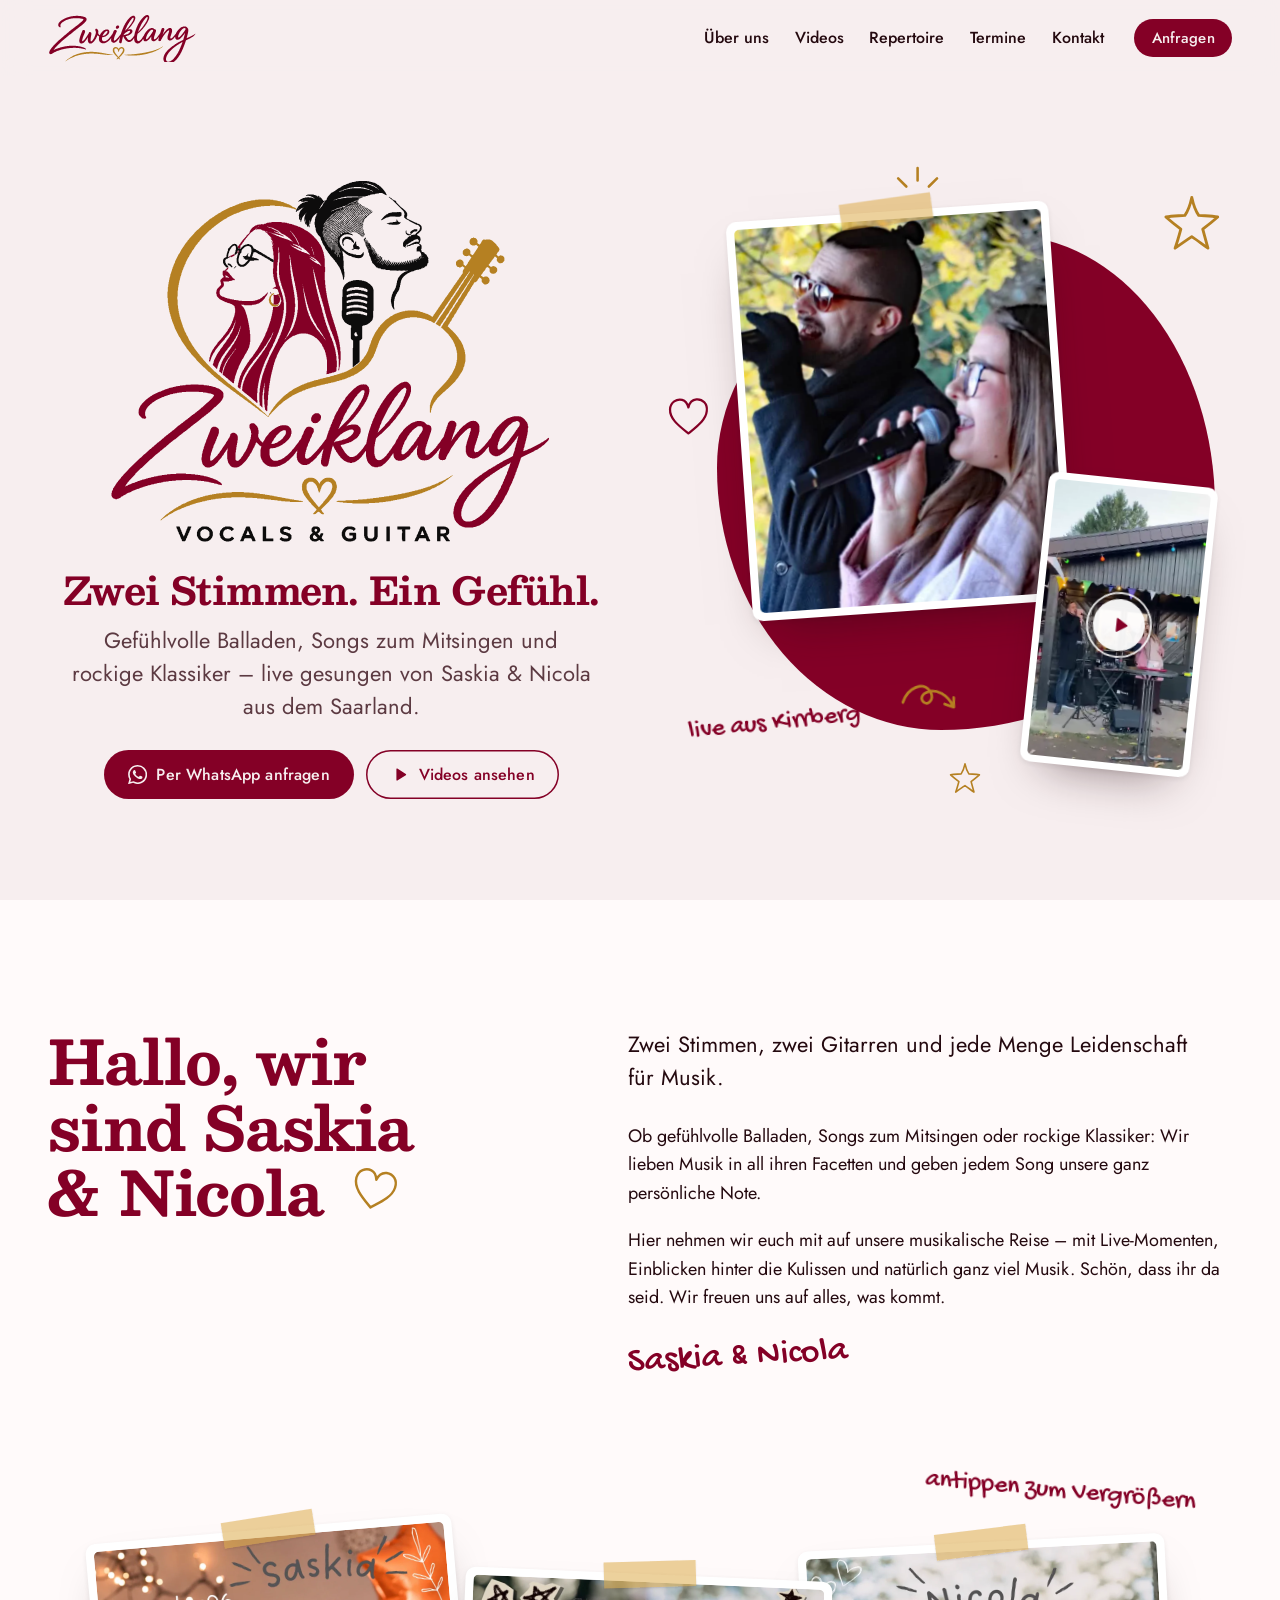
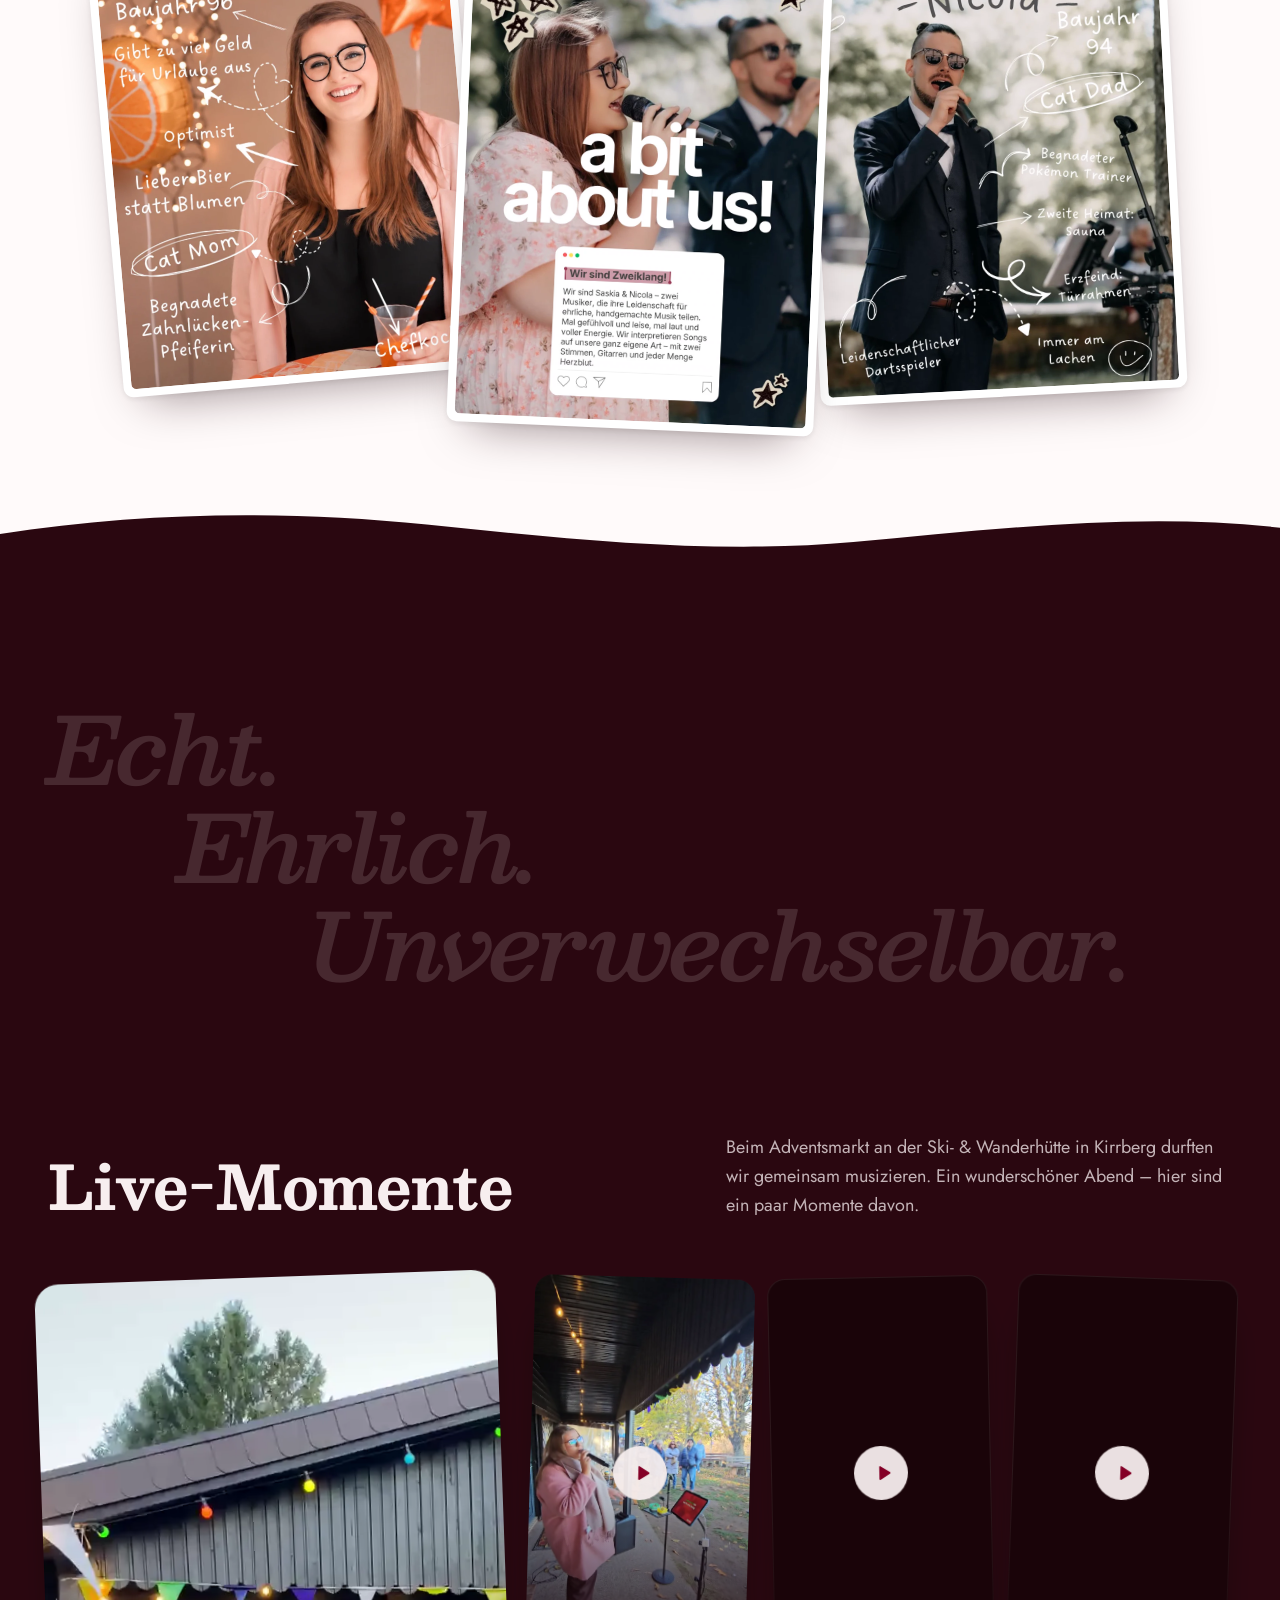
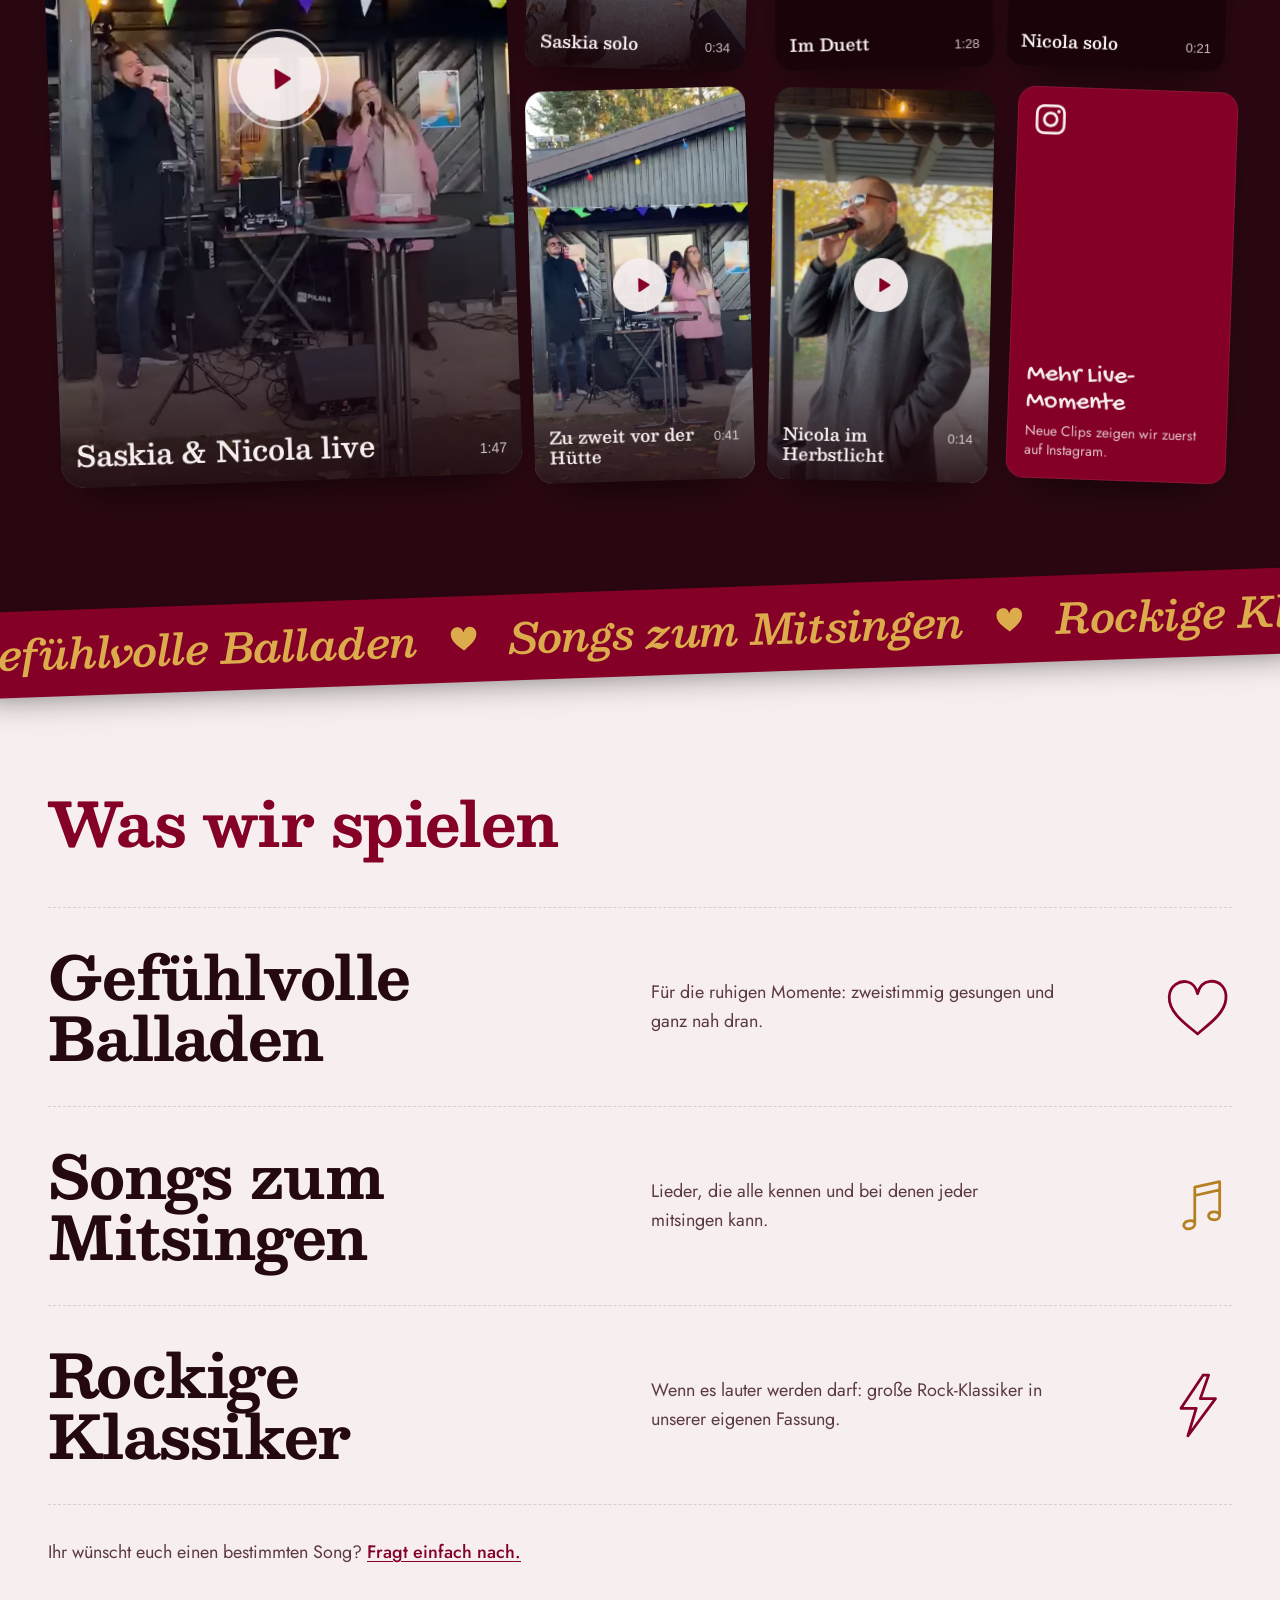
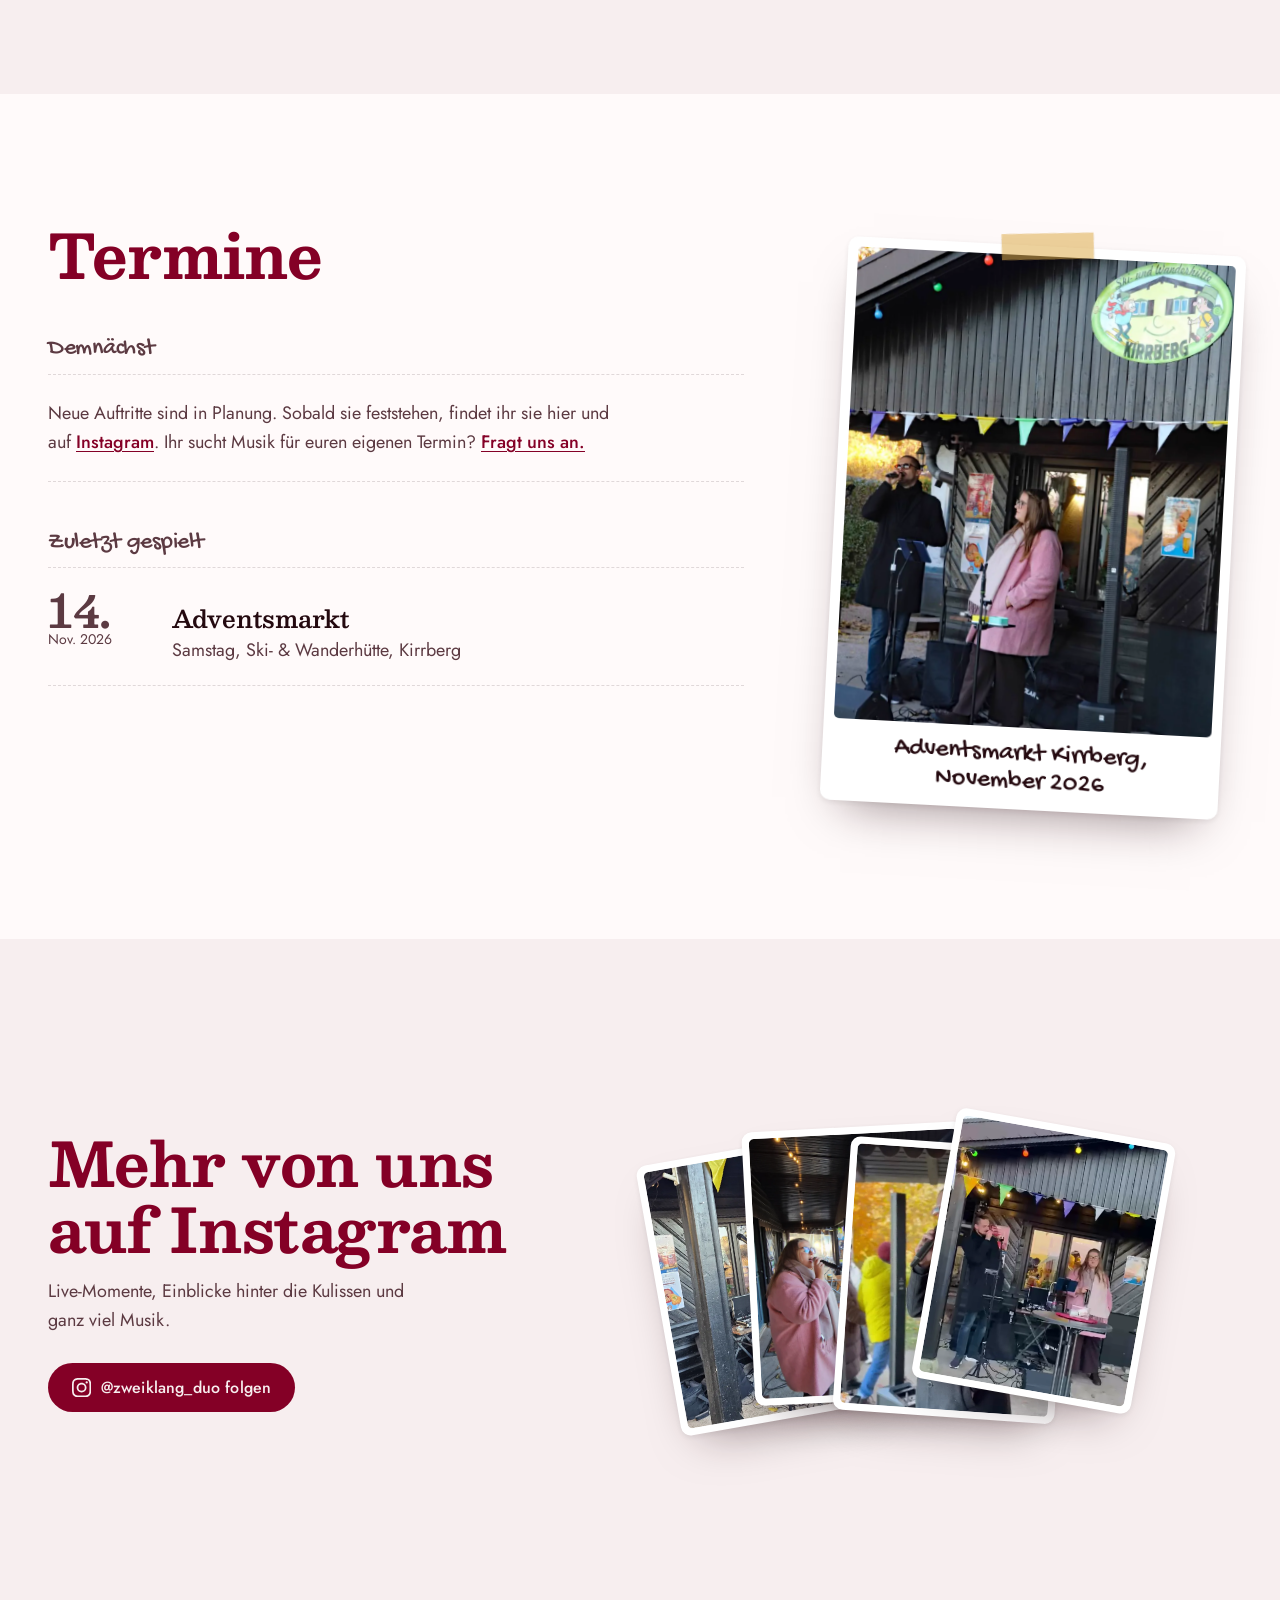
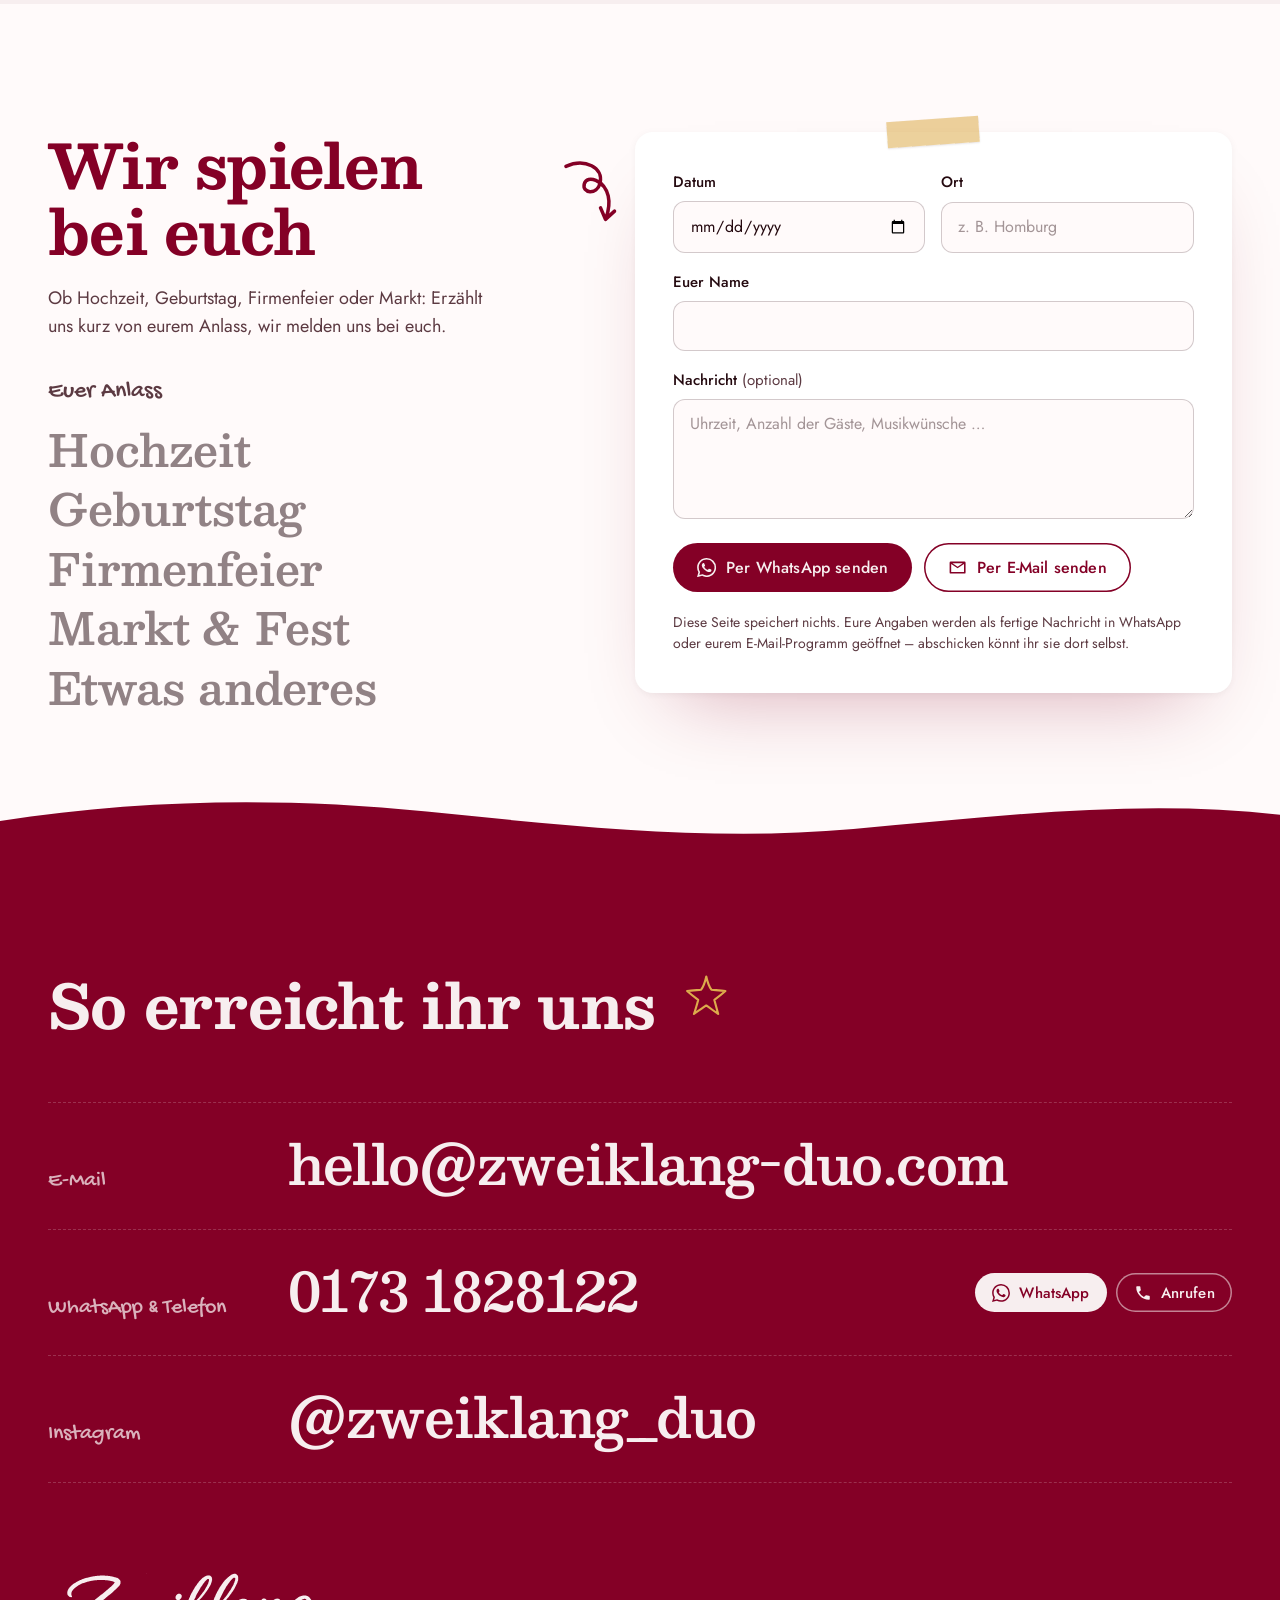
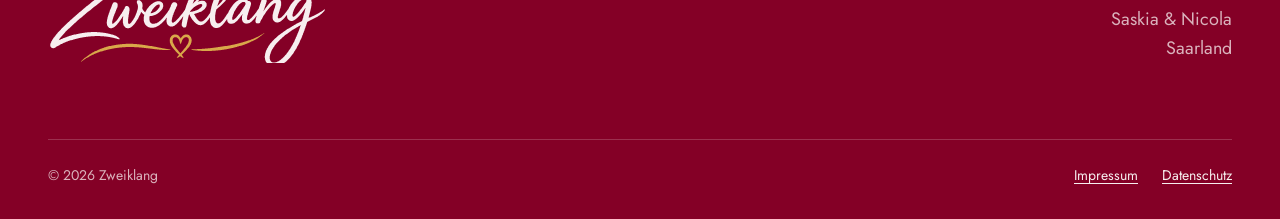
==== index.html @ e2bbd342 "Erste Version der Zweiklang-Homepage Startseite mit animiertem Logo, Steckbriefen, Live-Videos, Repe" ====
<!doctype html>
<html lang="de">
<head>
  <meta charset="utf-8">
  <meta name="viewport" content="width=device-width, initial-scale=1">
  <title>Zweiklang – Saskia &amp; Nicola, Duo aus dem Saarland</title>
  <meta name="description" content="Zweiklang sind Saskia &amp; Nicola: zwei Stimmen, zwei Gitarren, ein Duo aus dem Saarland. Gefühlvolle Balladen, Songs zum Mitsingen und rockige Klassiker – für Hochzeit, Geburtstag, Firmenfeier und Fest.">
  <meta name="theme-color" content="#f7eeef">
  <link rel="icon" href="assets/img/favicon.svg" type="image/svg+xml">
  <link rel="preload" href="assets/fonts/besley-normal.woff2" as="font" type="font/woff2" crossorigin>
  <link rel="preload" href="assets/fonts/jost-normal.woff2" as="font" type="font/woff2" crossorigin>
  <link rel="preload" href="assets/img/logo-animiert.svg" as="image" type="image/svg+xml">
  <link rel="stylesheet" href="assets/css/style.css">

  <meta property="og:type" content="website">
  <meta property="og:locale" content="de_DE">
  <meta property="og:site_name" content="Zweiklang">
  <meta property="og:title" content="Zweiklang – Zwei Stimmen. Ein Gefühl.">
  <meta property="og:description" content="Saskia &amp; Nicola, Duo aus dem Saarland: Balladen, Songs zum Mitsingen und rockige Klassiker.">
  <meta property="og:image" content="https://kniest94.github.io/zweiklang/assets/img/hero-duo.jpg">
  <meta name="twitter:card" content="summary_large_image">

  <script type="application/ld+json">
  {
    "@context": "https://schema.org",
    "@type": "MusicGroup",
    "name": "Zweiklang",
    "description": "Duo aus dem Saarland: zwei Stimmen, zwei Gitarren. Balladen, Songs zum Mitsingen und rockige Klassiker.",
    "member": [{ "@type": "Person", "name": "Saskia" }, { "@type": "Person", "name": "Nicola" }],
    "email": "hello@zweiklang-duo.com",
    "telephone": "+49 173 1828122",
    "areaServed": "Saarland",
    "sameAs": ["https://www.instagram.com/zweiklang_duo/"]
  }
  </script>
  <script>
    // Bewegung nur, wenn JavaScript läuft und niemand reduzierte Bewegung eingestellt hat
    if (!window.matchMedia('(prefers-reduced-motion: reduce)').matches) document.documentElement.classList.add('bewegung');
  </script>
  <script src="assets/js/inhalte.js" defer></script>
  <script src="assets/js/main.js" defer></script>
</head>
<body>
  <a class="sprung" href="#inhalt">Zum Inhalt springen</a>

  <!-- Icons und handgezeichnete Kritzel (im Stil der Instagram-Steckbriefe) -->
  <svg class="sprite" aria-hidden="true" focusable="false">
    <symbol id="i-play" viewBox="0 0 24 24"><path d="M8 5.2v13.6a.8.8 0 0 0 1.2.7l10.6-6.8a.8.8 0 0 0 0-1.4L9.2 4.5A.8.8 0 0 0 8 5.2Z"/></symbol>
    <symbol id="i-mail" viewBox="0 0 24 24"><path d="M3.5 4.5h17A1.5 1.5 0 0 1 22 6v12a1.5 1.5 0 0 1-1.5 1.5h-17A1.5 1.5 0 0 1 2 18V6a1.5 1.5 0 0 1 1.5-1.5Zm.5 3v10h16v-10l-8 5.4-8-5.4Zm1.6-1L12 10.8l6.4-4.3H5.6Z"/></symbol>
    <symbol id="i-telefon" viewBox="0 0 24 24"><path d="M6.6 10.8a15.1 15.1 0 0 0 6.6 6.6l2.2-2.2a1 1 0 0 1 1-.25c1.1.37 2.3.57 3.6.57a1 1 0 0 1 1 1V20a1 1 0 0 1-1 1A17 17 0 0 1 3 4a1 1 0 0 1 1-1h3.5a1 1 0 0 1 1 1c0 1.25.2 2.45.57 3.57a1 1 0 0 1-.25 1L6.6 10.8Z"/></symbol>
    <symbol id="i-zu" viewBox="0 0 24 24"><path d="M6.4 5 12 10.6 17.6 5 19 6.4 13.4 12l5.6 5.6-1.4 1.4-5.6-5.6L6.4 19 5 17.6l5.6-5.6L5 6.4Z"/></symbol>
    <symbol id="i-whatsapp" viewBox="0 0 24 24"><path d="M17.472 14.382c-.297-.149-1.758-.867-2.03-.967-.273-.099-.471-.148-.67.15-.197.297-.767.966-.94 1.164-.173.199-.347.223-.644.075-.297-.15-1.255-.463-2.39-1.475-.883-.788-1.48-1.761-1.653-2.059-.173-.297-.018-.458.13-.606.134-.133.298-.347.446-.52.149-.174.198-.298.298-.497.099-.198.05-.371-.025-.52-.075-.149-.669-1.612-.916-2.207-.242-.579-.487-.5-.669-.51-.173-.008-.371-.01-.57-.01-.198 0-.52.074-.792.372-.272.297-1.04 1.016-1.04 2.479 0 1.462 1.065 2.875 1.213 3.074.149.198 2.096 3.2 5.077 4.487.709.306 1.262.489 1.694.625.712.227 1.36.195 1.871.118.571-.085 1.758-.719 2.006-1.413.248-.694.248-1.289.173-1.413-.074-.124-.272-.198-.57-.347m-5.421 7.403h-.004a9.87 9.87 0 01-5.031-1.378l-.361-.214-3.741.982.998-3.648-.235-.374a9.86 9.86 0 01-1.51-5.26c.001-5.45 4.436-9.884 9.888-9.884 2.64 0 5.122 1.03 6.988 2.898a9.825 9.825 0 012.893 6.994c-.003 5.45-4.437 9.884-9.885 9.884m8.413-18.297A11.815 11.815 0 0012.05 0C5.495 0 .16 5.335.157 11.892c0 2.096.547 4.142 1.588 5.945L.057 24l6.305-1.654a11.882 11.882 0 005.683 1.448h.005c6.554 0 11.89-5.335 11.893-11.893a11.821 11.821 0 00-3.48-8.413Z"/></symbol>
    <symbol id="i-instagram" viewBox="0 0 24 24"><path d="M7.0301.084c-1.2768.0602-2.1487.264-2.911.5634-.7888.3075-1.4575.72-2.1228 1.3877-.6652.6677-1.075 1.3368-1.3802 2.127-.2954.7638-.4956 1.6365-.552 2.914-.0564 1.2775-.0689 1.6882-.0626 4.947.0062 3.2586.0206 3.6671.0825 4.9473.061 1.2765.264 2.1482.5635 2.9107.308.7889.72 1.4573 1.388 2.1228.6679.6655 1.3365 1.0743 2.1285 1.38.7632.295 1.6361.4961 2.9134.552 1.2773.056 1.6884.069 4.9462.0627 3.2578-.0062 3.668-.0207 4.9478-.0814 1.28-.0607 2.147-.2652 2.9098-.5633.7889-.3086 1.4578-.72 2.1228-1.3881.665-.6682 1.0745-1.3378 1.3795-2.1284.2957-.7632.4966-1.636.552-2.9124.056-1.2809.0692-1.6898.063-4.948-.0063-3.2583-.021-3.6668-.0817-4.9465-.0607-1.2797-.264-2.1487-.5633-2.9117-.3084-.7889-.72-1.4568-1.3876-2.1228C21.2982 1.33 20.628.9208 19.8378.6165 19.074.321 18.2017.1197 16.9244.0645 15.6471.0093 15.236-.005 11.977.0014 8.718.0076 8.31.0215 7.0301.0839m.1402 21.6932c-1.17-.0509-1.8053-.2453-2.2287-.408-.5606-.216-.96-.4771-1.3819-.895-.422-.4178-.6811-.8186-.9-1.378-.1644-.4234-.3624-1.058-.4171-2.228-.0595-1.2645-.072-1.6442-.079-4.848-.007-3.2037.0053-3.583.0607-4.848.05-1.169.2456-1.805.408-2.2282.216-.5613.4762-.96.895-1.3816.4188-.4217.8184-.6814 1.3783-.9003.423-.1651 1.0575-.3614 2.227-.4171 1.2655-.06 1.6447-.072 4.848-.079 3.2033-.007 3.5835.005 4.8495.0608 1.169.0508 1.8053.2445 2.228.408.5608.216.96.4754 1.3816.895.4217.4194.6816.8176.9005 1.3787.1653.4217.3617 1.056.4169 2.2263.0602 1.2655.0739 1.645.0796 4.848.0058 3.203-.0055 3.5834-.061 4.848-.051 1.17-.245 1.8055-.408 2.2294-.216.5604-.4763.96-.8954 1.3814-.419.4215-.8181.6811-1.3783.9-.4224.1649-1.0577.3617-2.2262.4174-1.2656.0595-1.6448.072-4.8493.079-3.2045.007-3.5825-.006-4.848-.0608M16.953 5.5864A1.44 1.44 0 1 0 18.39 4.144a1.44 1.44 0 0 0-1.437 1.4424M5.8385 12.012c.0067 3.4032 2.7706 6.1557 6.173 6.1493 3.4026-.0065 6.157-2.7701 6.1506-6.1733-.0065-3.4032-2.771-6.1565-6.174-6.1498-3.403.0067-6.156 2.771-6.1496 6.1738M8 12.0077a4 4 0 1 1 4.008 3.9921A3.9996 3.9996 0 0 1 8 12.0077"/></symbol>

    <symbol id="k-stern" viewBox="0 0 100 100"><path pathLength="1" d="M50 6C53 20 57 30 62 37C73 38 84 38 95 40C86 48 77 55 69 61C72 72 75 83 78 94C68 87 59 80 50 74C41 80 31 87 21 94C25 83 28 72 31 61C23 55 14 48 5 40C16 38 27 38 38 37C43 30 47 20 50 6Z"/></symbol>
    <symbol id="k-herz" viewBox="0 0 100 100"><path pathLength="1" d="M50 88C30 72 8 56 9 34C10 18 24 10 36 13C44 15 48 22 50 30C52 21 58 13 68 12C82 11 93 22 91 38C89 58 68 73 50 88Z"/></symbol>
    <symbol id="k-pfeil" viewBox="0 0 100 100"><path pathLength="1" d="M8 30C28 8 58 10 62 32C65 50 44 56 42 42C40 28 66 26 80 44C86 52 89 62 90 74M77 64L90 76L97 60"/></symbol>
    <symbol id="k-strahlen" viewBox="0 0 100 100"><path pathLength="1" d="M28 44L12 28M50 32L50 8M72 44L88 28"/></symbol>
    <symbol id="k-kreis" viewBox="0 0 100 100"><path pathLength="1" d="M62 10C30 6 5 22 5 48C5 75 34 92 60 89C86 86 97 64 93 42C89 22 66 9 38 14"/></symbol>
    <symbol id="k-welle" viewBox="0 0 200 30"><path pathLength="1" d="M4 18C24 4 40 30 60 16S96 4 116 16S152 30 172 14S192 10 196 12"/></symbol>
    <symbol id="k-noten" viewBox="0 0 100 100"><path pathLength="1" d="M30 78C30 70 44 68 46 74C48 82 32 86 30 78ZM46 74L46 22L82 14L82 64M82 64C82 56 68 56 66 62C64 70 80 72 82 64ZM46 34L82 26"/></symbol>
    <symbol id="k-blitz" viewBox="0 0 100 100"><path pathLength="1" d="M58 6L26 54L48 54L36 94L76 40L54 40L66 6Z"/></symbol>
  </svg>

  <header class="kopf" data-kopf>
    <div class="kopf__innen">
      <a class="kopf__marke" href="#top" aria-label="Zweiklang – zum Seitenanfang">
        <img src="assets/img/wortmarke-wein.svg" alt="" width="149" height="48">
      </a>
      <nav class="kopf__nav" id="hauptnavigation" aria-label="Hauptnavigation">
        <ul>
          <li><a href="#ueber-uns">Über uns</a></li>
          <li><a href="#videos">Videos</a></li>
          <li><a href="#repertoire">Repertoire</a></li>
          <li><a href="#termine">Termine</a></li>
          <li><a href="#kontakt">Kontakt</a></li>
          <li class="kopf__nav-cta"><a class="btn btn--wein" href="#anfragen">Anfragen</a></li>
        </ul>
      </nav>
      <a class="btn btn--klein btn--wein kopf__cta" href="#anfragen">Anfragen</a>
      <button class="kopf__menu" type="button" aria-expanded="false" aria-controls="hauptnavigation">
        <span class="kopf__menu-striche" aria-hidden="true"></span>
        <span class="kopf__menu-text">Menü</span>
      </button>
    </div>
  </header>

  <main id="inhalt">

    <!-- Aufmacher: Logo im Original, daneben Fotos wie Abzüge -->
    <section class="hero" id="top" aria-labelledby="hero-titel" data-hero>
      <div class="container hero__raster">
        <div class="hero__text">
          <h1 class="hero__logo" id="hero-titel">
            <img src="assets/img/logo-animiert.svg" width="1190" height="980" alt="Zweiklang – Vocals &amp; Guitar">
          </h1>
          <p class="hero__slogan">Zwei Stimmen. Ein Gefühl.</p>
          <p class="hero__lead">Gefühlvolle Balladen, Songs zum Mitsingen und rockige Klassiker – live gesungen von Saskia &amp; Nicola aus dem Saarland.</p>
          <div class="hero__aktionen">
            <a class="btn btn--wein" href="https://wa.me/491731828122?text=Hallo%20Saskia%20%26%20Nicola%2C%20wir%20m%C3%B6chten%20euch%20gern%20f%C3%BCr%20eine%20Veranstaltung%20anfragen." target="_blank" rel="noopener">
              <svg class="icon" aria-hidden="true"><use href="#i-whatsapp"/></svg>Per WhatsApp anfragen
            </a>
            <a class="btn btn--rand-wein" href="#videos">
              <svg class="icon" aria-hidden="true"><use href="#i-play"/></svg>Videos ansehen
            </a>
          </div>
        </div>

        <div class="hero__buehne">
          <div class="hero__fleck parallax" style="--tiefe: .35" aria-hidden="true"></div>
          <figure class="print print--band hero__foto parallax" style="--dreh: -4deg; --tiefe: .7">
            <img src="assets/img/hero-duo.webp" width="640" height="800" fetchpriority="high"
                 alt="Nicola und Saskia singen gemeinsam in ihre Mikrofone, hinter ihnen goldgelbes Herbstlaub">
          </figure>
          <button class="print hero__clip parallax" type="button" style="--dreh: 6deg; --tiefe: 1.3"
                  data-video="assets/video/duo-kirrberg-1.mp4" data-titel="Saskia &amp; Nicola live"
                  aria-label="Video abspielen: Saskia und Nicola live in Kirrberg, 1:47 Minuten">
            <video src="assets/video/hero-loop.mp4" poster="assets/video/hero-loop.webp" muted loop playsinline autoplay preload="metadata" aria-hidden="true"></video>
            <span class="hero__clip-play" aria-hidden="true"><svg class="icon"><use href="#i-play"/></svg></span>
          </button>
          <p class="handnotiz hero__notiz parallax" style="--tiefe: 1.6" aria-hidden="true">
            live aus Kirrberg
            <svg class="kritzel hero__notiz-pfeil" data-zeichnen><use href="#k-pfeil"/></svg>
          </p>
          <svg class="kritzel kritzel--gold hero__k1 parallax schwebt" style="--tiefe: 2" data-zeichnen aria-hidden="true"><use href="#k-stern"/></svg>
          <svg class="kritzel kritzel--wein hero__k2 parallax schwebt" style="--tiefe: 1.8" data-zeichnen aria-hidden="true"><use href="#k-herz"/></svg>
          <svg class="kritzel kritzel--gold hero__k3 parallax" style="--tiefe: 1.2" data-zeichnen aria-hidden="true"><use href="#k-strahlen"/></svg>
          <svg class="kritzel kritzel--gold hero__k4 parallax schwebt" style="--tiefe: 2.4" data-zeichnen aria-hidden="true"><use href="#k-stern"/></svg>
        </div>
      </div>
    </section>

    <!-- Über uns + Steckbriefe -->
    <section class="ueber abschnitt" id="ueber-uns" aria-labelledby="ueber-titel">
      <div class="container ueber__raster">
        <h2 id="ueber-titel" data-auftritt>
          Hallo, wir sind Saskia &amp; Nicola
          <svg class="kritzel kritzel--gold ueber__herz" data-zeichnen aria-hidden="true"><use href="#k-herz"/></svg>
        </h2>
        <div class="ueber__text" data-auftritt style="--i: 1">
          <p class="lead">Zwei Stimmen, zwei Gitarren und jede Menge Leidenschaft für Musik.</p>
          <p>Ob gefühlvolle Balladen, Songs zum Mitsingen oder rockige Klassiker: Wir lieben Musik in all ihren Facetten und geben jedem Song unsere ganz persönliche Note.</p>
          <p>Hier nehmen wir euch mit auf unsere musikalische Reise – mit Live-Momenten, Einblicken hinter die Kulissen und natürlich ganz viel Musik. Schön, dass ihr da seid. Wir freuen uns auf alles, was kommt.</p>
          <p class="ueber__gruss">Saskia &amp; Nicola</p>
        </div>
      </div>
      <div class="container steckbriefe__rahmen">
        <p class="handnotiz steckbriefe__hinweis" aria-hidden="true">antippen zum Vergrößern</p>
        <ul class="steckbriefe" data-steckbriefe aria-label="Steckbriefe">
          <!-- Wird aus assets/js/inhalte.js gefüllt -->
        </ul>
      </div>
    </section>

    <!-- Motto + Videos auf dunklem Grund -->
    <section class="motto welle" aria-label="Unser Motto">
      <p class="motto__text" data-motto>
        <span class="motto__wort">Echt.<svg class="kritzel motto__kringel" viewBox="0 0 100 100" preserveAspectRatio="none" aria-hidden="true"><use href="#k-kreis"/></svg></span>
        <span class="motto__wort">Ehrlich.</span>
        <span class="motto__wort">Unverwech&shy;selbar.<svg class="kritzel motto__welle" viewBox="0 0 200 30" preserveAspectRatio="none" aria-hidden="true"><use href="#k-welle"/></svg></span>
      </p>
    </section>

    <section class="videos" id="videos" aria-labelledby="videos-titel">
      <div class="container">
        <div class="videos__kopf">
          <h2 id="videos-titel" data-auftritt>Live-Momente</h2>
          <p data-auftritt style="--i: 1">Beim Adventsmarkt an der Ski- &amp; Wanderhütte in Kirrberg durften wir gemeinsam musizieren. Ein wunderschöner Abend – hier sind ein paar Momente davon.</p>
        </div>
        <ul class="videos__raster" data-videos>
          <!-- Wird aus assets/js/inhalte.js gefüllt -->
        </ul>
        <noscript><p class="hinweis-hell">Zum Abspielen der Videos bitte JavaScript aktivieren.</p></noscript>
        <div class="hoerproben" data-hoerproben hidden>
          <h3>Hörproben</h3>
          <ul class="hoerproben__liste" data-hoerproben-liste></ul>
        </div>
      </div>
    </section>

    <!-- Laufband -->
    <div class="laufband-rahmen" aria-hidden="true">
    <div class="laufband">
      <div class="laufband__spur" data-laufband>
        <div class="laufband__teil">
          <span>Gefühlvolle Balladen</span><svg class="laufband__herz"><use href="#k-herz"/></svg>
          <span>Songs zum Mitsingen</span><svg class="laufband__herz"><use href="#k-herz"/></svg>
          <span>Rockige Klassiker</span><svg class="laufband__herz"><use href="#k-herz"/></svg>
          <span>Hochzeiten</span><svg class="laufband__herz"><use href="#k-herz"/></svg>
          <span>Geburtstage</span><svg class="laufband__herz"><use href="#k-herz"/></svg>
          <span>Firmenfeiern</span><svg class="laufband__herz"><use href="#k-herz"/></svg>
          <span>Märkte &amp; Feste</span><svg class="laufband__herz"><use href="#k-herz"/></svg>
        </div>
      </div>
    </div>
    </div>

    <!-- Repertoire -->
    <section class="repertoire abschnitt" id="repertoire" aria-labelledby="rep-titel">
      <div class="container">
        <h2 id="rep-titel" data-auftritt>Was wir spielen</h2>
        <div class="repertoire__liste" data-repertoire>
          <!-- Wird aus assets/js/inhalte.js gefüllt -->
        </div>
        <p class="repertoire__hinweis">Ihr wünscht euch einen bestimmten Song? <a href="#anfragen">Fragt einfach nach.</a></p>
      </div>
    </section>

    <!-- Termine -->
    <section class="termine abschnitt" id="termine" aria-labelledby="termine-titel">
      <div class="container termine__raster">
        <div class="termine__listen">
          <h2 id="termine-titel" data-auftritt>Termine</h2>
          <h3 class="termine__zwischen">Demnächst</h3>
          <div data-termine-kommend></div>
          <div data-termine-vergangen-box>
            <h3 class="termine__zwischen">Zuletzt gespielt</h3>
            <ol class="termine__liste termine__liste--vergangen" data-termine-vergangen></ol>
          </div>
        </div>
        <figure class="print print--polaroid print--band termine__bild" style="--dreh: 3deg" data-auftritt>
          <img src="assets/img/kirrberg-buehne.webp" width="1066" height="1600" loading="lazy"
               alt="Nicola und Saskia auf der Bühne vor der Ski- und Wanderhütte Kirrberg, über ihnen bunte Wimpel und eine Lichterkette">
          <figcaption class="handnotiz">Adventsmarkt Kirrberg, November 2026</figcaption>
        </figure>
      </div>
    </section>

    <!-- Instagram -->
    <section class="insta abschnitt" id="instagram" aria-labelledby="insta-titel">
      <div class="container insta__raster">
        <div class="insta__text" data-auftritt>
          <h2 id="insta-titel">Mehr von uns auf Instagram</h2>
          <p>Live-Momente, Einblicke hinter die Kulissen und ganz viel Musik.</p>
          <a class="btn btn--wein" href="https://www.instagram.com/zweiklang_duo/" target="_blank" rel="noopener">
            <svg class="icon" aria-hidden="true"><use href="#i-instagram"/></svg>@zweiklang_duo folgen
          </a>
        </div>
        <a class="fotostapel" href="https://www.instagram.com/zweiklang_duo/" target="_blank" rel="noopener" aria-label="Instagram-Profil @zweiklang_duo öffnen" data-auftritt style="--i: 1">
          <span class="print fotostapel__bild" style="--dreh: -10deg; --x: -62%; --y: 4%"><img src="assets/img/aufbau.webp" width="1400" height="788" loading="lazy" alt=""></span>
          <span class="print fotostapel__bild" style="--dreh: -3deg; --x: -21%; --y: -3%"><img src="assets/img/saskia.webp" width="900" height="1600" loading="lazy" alt=""></span>
          <span class="print fotostapel__bild" style="--dreh: 4deg; --x: 21%; --y: 3%"><img src="assets/img/nicola.webp" width="464" height="832" loading="lazy" alt=""></span>
          <span class="print fotostapel__bild" style="--dreh: 10deg; --x: 62%; --y: -4%"><img src="assets/img/duo-huette.webp" width="576" height="1024" loading="lazy" alt=""></span>
        </a>
      </div>
    </section>

    <!-- Anfrage -->
    <section class="anfrage abschnitt" id="anfragen" aria-labelledby="anfrage-titel">
      <div class="container">
        <form class="anfrage__form" data-anfrage novalidate>
          <div class="anfrage__links">
            <h2 id="anfrage-titel" data-auftritt>Wir spielen bei euch</h2>
            <p>Ob Hochzeit, Geburtstag, Firmenfeier oder Markt: Erzählt uns kurz von eurem Anlass, wir melden uns bei euch.</p>
            <fieldset class="anlaesse">
              <legend>Euer Anlass</legend>
              <div class="anlaesse__optionen">
                <label class="anlass"><input type="radio" name="anlass" value="Hochzeit"><span>Hochzeit<svg class="kritzel anlass__kreis" viewBox="0 0 100 100" preserveAspectRatio="none" aria-hidden="true"><use href="#k-kreis"/></svg></span></label>
                <label class="anlass"><input type="radio" name="anlass" value="Geburtstag"><span>Geburtstag<svg class="kritzel anlass__kreis" viewBox="0 0 100 100" preserveAspectRatio="none" aria-hidden="true"><use href="#k-kreis"/></svg></span></label>
                <label class="anlass"><input type="radio" name="anlass" value="Firmenfeier"><span>Firmenfeier<svg class="kritzel anlass__kreis" viewBox="0 0 100 100" preserveAspectRatio="none" aria-hidden="true"><use href="#k-kreis"/></svg></span></label>
                <label class="anlass"><input type="radio" name="anlass" value="Markt oder Fest"><span>Markt &amp; Fest<svg class="kritzel anlass__kreis" viewBox="0 0 100 100" preserveAspectRatio="none" aria-hidden="true"><use href="#k-kreis"/></svg></span></label>
                <label class="anlass"><input type="radio" name="anlass" value="Etwas anderes"><span>Etwas anderes<svg class="kritzel anlass__kreis" viewBox="0 0 100 100" preserveAspectRatio="none" aria-hidden="true"><use href="#k-kreis"/></svg></span></label>
              </div>
            </fieldset>
          </div>
          <div class="anfrage__karte print--band" data-auftritt style="--i: 1">
            <svg class="kritzel kritzel--wein anfrage__pfeil" data-zeichnen aria-hidden="true"><use href="#k-pfeil"/></svg>
            <div class="feld-reihe">
              <div class="feld">
                <label for="f-datum">Datum</label>
                <input id="f-datum" name="datum" type="date">
              </div>
              <div class="feld">
                <label for="f-ort">Ort</label>
                <input id="f-ort" name="ort" type="text" autocomplete="address-level2" placeholder="z. B. Homburg">
              </div>
            </div>
            <div class="feld">
              <label for="f-name">Euer Name</label>
              <input id="f-name" name="name" type="text" autocomplete="name">
            </div>
            <div class="feld">
              <label for="f-nachricht">Nachricht <span class="feld__optional">(optional)</span></label>
              <textarea id="f-nachricht" name="nachricht" rows="4" placeholder="Uhrzeit, Anzahl der Gäste, Musikwünsche&nbsp;…"></textarea>
            </div>
            <div class="anfrage__senden">
              <button class="btn btn--wein" type="button" data-senden="whatsapp">
                <svg class="icon" aria-hidden="true"><use href="#i-whatsapp"/></svg>Per WhatsApp senden
              </button>
              <button class="btn btn--rand-wein" type="button" data-senden="mail">
                <svg class="icon" aria-hidden="true"><use href="#i-mail"/></svg>Per E-Mail senden
              </button>
            </div>
            <p class="anfrage__hinweis">Diese Seite speichert nichts. Eure Angaben werden als fertige Nachricht in WhatsApp oder eurem E-Mail-Programm geöffnet – abschicken könnt ihr sie dort selbst.</p>
          </div>
        </form>
      </div>
    </section>

    <!-- Kontakt -->
    <section class="kontakt welle" id="kontakt" aria-labelledby="kontakt-titel">
      <div class="container">
        <h2 id="kontakt-titel" data-auftritt>
          So erreicht ihr uns
          <svg class="kritzel kritzel--gold kontakt__stern" data-zeichnen aria-hidden="true"><use href="#k-stern"/></svg>
        </h2>
        <ul class="kontakt__liste">
          <li class="kontakt__zeile" data-auftritt>
            <span class="kontakt__art">E-Mail</span>
            <a class="kontakt__wert" href="mailto:hello@zweiklang-duo.com">hello@zweiklang-duo.com</a>
          </li>
          <li class="kontakt__zeile" data-auftritt style="--i: 1">
            <span class="kontakt__art">WhatsApp &amp; Telefon</span>
            <a class="kontakt__wert" href="tel:+491731828122">0173 1828122</a>
            <span class="kontakt__extra">
              <a class="btn btn--klein btn--hell" href="https://wa.me/491731828122" target="_blank" rel="noopener"><svg class="icon" aria-hidden="true"><use href="#i-whatsapp"/></svg>WhatsApp</a>
              <a class="btn btn--klein btn--rand-hell" href="tel:+491731828122"><svg class="icon" aria-hidden="true"><use href="#i-telefon"/></svg>Anrufen</a>
            </span>
          </li>
          <li class="kontakt__zeile" data-auftritt style="--i: 2">
            <span class="kontakt__art">Instagram</span>
            <a class="kontakt__wert" href="https://www.instagram.com/zweiklang_duo/" target="_blank" rel="noopener">@zweiklang_duo</a>
          </li>
        </ul>
        <div class="kontakt__gruss">
          <img src="assets/img/wortmarke-hell.svg" width="1180" height="380" loading="lazy" alt="Zweiklang">
          <p>Saskia &amp; Nicola<br>Saarland</p>
        </div>
      </div>
    </section>
  </main>

  <footer class="fuss">
    <div class="container fuss__innen">
      <p>© <span data-jahr>2026</span> Zweiklang</p>
      <nav class="fuss__nav" aria-label="Rechtliches">
        <a href="impressum.html">Impressum</a>
        <a href="datenschutz.html">Datenschutz</a>
      </nav>
    </div>
  </footer>

  <!-- Großansicht für Videos und Steckbriefe -->
  <dialog class="buehne" data-buehne aria-label="Großansicht">
    <button class="buehne__zu" type="button" data-buehne-zu aria-label="Schließen">
      <svg class="icon" aria-hidden="true"><use href="#i-zu"/></svg>
    </button>
    <div class="buehne__inhalt" data-buehne-inhalt></div>
  </dialog>
</body>
</html>
---- assets/css/style.css ----
/* ==========================================================================
   Zweiklang – Stylesheet
   Farben aus dem Logo (Weinrot, Gold, Tinte), Puder als heller Grund.
   Verspielt im Stil der Instagram-Steckbriefe: Fotos als Abzüge mit
   Klebeband, handgezeichnete Kritzel, Wellen statt harter Kanten.
   ========================================================================== */

@font-face {
  font-family: "Besley";
  src: url("../fonts/besley-normal.woff2") format("woff2");
  font-weight: 400 900;
  font-style: normal;
  font-display: swap;
}
@font-face {
  font-family: "Besley";
  src: url("../fonts/besley-italic.woff2") format("woff2");
  font-weight: 400 900;
  font-style: italic;
  font-display: swap;
}
@font-face {
  font-family: "Jost";
  src: url("../fonts/jost-normal.woff2") format("woff2");
  font-weight: 100 900;
  font-style: normal;
  font-display: swap;
}
@font-face {
  font-family: "Gochi Hand";
  src: url("../fonts/gochi-hand.woff2") format("woff2");
  font-weight: 400;
  font-style: normal;
  font-display: swap;
}

:root {
  /* Farben */
  --puder: #f7eeef;
  --papier: #fffafa;
  --wein: #840026;
  --wein-tief: #6a001e;
  --keller: #2a0710;
  --keller-2: #3a0b18;
  --gold: #b58022;
  --gold-hell: #dcab4c;
  --tinte: #24090f;
  --tinte-2: #5c3a42;
  --linie: rgba(36, 9, 15, 0.14);
  --linie-hell: rgba(247, 238, 239, 0.2);

  /* Schrift */
  --font-display: "Besley", Georgia, "Times New Roman", serif;
  --font-text: "Jost", "Segoe UI", system-ui, -apple-system, sans-serif;
  --font-hand: "Gochi Hand", "Segoe Print", "Bradley Hand", cursive;
  --fs-klein: 0.875rem;
  --fs-ui: 1rem;
  --fs-text: 1.125rem;
  --fs-lead: clamp(1.1875rem, 1.05rem + 0.45vw, 1.375rem);
  --fs-h3: clamp(1.5rem, 1.2rem + 1vw, 2.125rem);
  --fs-h2: clamp(2.25rem, 1.4rem + 3vw, 4rem);

  /* Raster */
  --container: 1280px;
  --rand: clamp(16px, 4vw, 48px);
  --kopf-h: 76px;
  --abstand: clamp(80px, 10vw, 140px);

  /* Bewegung */
  --ease: cubic-bezier(0.2, 0.7, 0.2, 1);
  --feder: cubic-bezier(0.34, 1.56, 0.64, 1);

  --fokus: var(--wein);
  --wellen-maske: url("data:image/svg+xml,%3Csvg xmlns='http://www.w3.org/2000/svg' viewBox='0 0 1440 64' preserveAspectRatio='none'%3E%3Cpath d='M0 64V34C160 6 320 4 480 22S800 60 960 44S1280 6 1440 26V64Z'/%3E%3C/svg%3E");
}

/* --- Basis --------------------------------------------------------------- */

*,
*::before,
*::after { box-sizing: border-box; }

html {
  scroll-behavior: smooth;
  scroll-padding-top: var(--kopf-h);
  -webkit-text-size-adjust: 100%;
}

body {
  margin: 0;
  background: var(--puder);
  color: var(--tinte);
  font: 400 var(--fs-text) / 1.6 var(--font-text);
  -webkit-font-smoothing: antialiased;
  text-rendering: optimizeLegibility;
  overflow-x: clip;
}

img, video, svg { display: block; max-width: 100%; }
img { height: auto; }

h1, h2, h3 {
  margin: 0;
  font-family: var(--font-display);
  font-weight: 700;
  line-height: 1.08;
  letter-spacing: -0.012em;
  text-wrap: balance;
}
h2 { font-size: var(--fs-h2); }
h3 { font-size: var(--fs-h3); }

p { margin: 0 0 1em; text-wrap: pretty; }
a { color: inherit; text-underline-offset: 0.18em; text-decoration-thickness: 1px; }
a:hover { text-decoration-thickness: 2px; }

:focus-visible {
  outline: 3px solid var(--fokus);
  outline-offset: 3px;
  border-radius: 4px;
}

.container {
  width: min(100% - 2 * var(--rand), var(--container));
  margin-inline: auto;
}

.abschnitt { padding-block: var(--abstand); }
.lead { font-size: var(--fs-lead); line-height: 1.5; }
.sprite { position: absolute; width: 0; height: 0; overflow: hidden; }
.sr-only {
  position: absolute;
  width: 1px;
  height: 1px;
  overflow: hidden;
  clip: rect(0 0 0 0);
  white-space: nowrap;
}
.icon { width: 1.2em; height: 1.2em; fill: currentColor; flex: none; transition: transform 0.35s var(--feder); }

.sprung {
  position: absolute;
  left: 16px;
  top: 12px;
  z-index: 100;
  padding: 0.6em 1em;
  background: var(--papier);
  color: var(--wein);
  border-radius: 999px;
  transform: translateY(-160%);
  transition: transform 0.2s;
}
.sprung:focus { transform: none; }

/* Handschrift wie in den Steckbriefen */
.handnotiz {
  margin: 0;
  font-family: var(--font-hand);
  font-size: clamp(1.25rem, 1rem + 0.8vw, 1.6rem);
  line-height: 1.1;
  color: var(--wein);
}

/* --- Kritzel (handgezeichnete SVGs) -------------------------------------- */

.kritzel {
  display: inline-block;
  width: 3rem;
  height: 3rem;
  fill: none;
  stroke: currentColor;
  stroke-width: 5;
  stroke-linecap: round;
  stroke-linejoin: round;
  overflow: visible;
  vertical-align: middle;
  pointer-events: none;
}
.kritzel--gold { color: var(--gold); }
.kritzel--wein { color: var(--wein); }

/* Kritzel zeichnen sich selbst, sobald sie ins Bild kommen */
.bewegung .kritzel[data-zeichnen] {
  stroke-dasharray: 1 1.2; /* Lücke länger als der Pfad: versteckt ohne Punkt-Reste */
  stroke-dashoffset: 1.1;
  transition: stroke-dashoffset 1.2s cubic-bezier(0.65, 0, 0.35, 1) var(--verzug, 0.2s);
}
.bewegung .kritzel[data-zeichnen].ist-sichtbar { stroke-dashoffset: 0; }

.schwebt { animation: schweben 6s ease-in-out infinite; }
.schwebt:nth-of-type(2n) { animation-duration: 7.5s; animation-delay: -2s; }
@keyframes schweben {
  0%, 100% { transform: translateY(0) rotate(0deg); }
  50% { transform: translateY(-10px) rotate(9deg); }
}

/* --- Abzüge (Fotos wie ausgedruckt) -------------------------------------- */

.print {
  position: relative;
  display: block;
  margin: 0;
  padding: 8px;
  border: 0;
  border-radius: 10px;
  background: #fff;
  color: inherit;
  font: inherit;
  box-shadow: 0 24px 48px -24px rgba(36, 9, 15, 0.5), 0 2px 6px rgba(36, 9, 15, 0.08);
  rotate: var(--dreh, 0deg);
  transition: rotate 0.55s var(--feder), scale 0.55s var(--feder), box-shadow 0.35s, translate 0.45s ease-out;
}
.print img,
.print video { display: block; width: 100%; border-radius: 5px; }
.print:hover,
.print:focus-visible {
  z-index: 5;
  rotate: 0deg;
  scale: 1.035;
  box-shadow: 0 36px 64px -28px rgba(36, 9, 15, 0.55), 0 3px 10px rgba(36, 9, 15, 0.1);
}
.print--polaroid { padding: 10px 10px 0; }
.print--polaroid figcaption { padding: 0.7rem 0.3rem 0.9rem; text-align: center; color: var(--tinte); }

/* Klebeband */
.print--band::before {
  content: "";
  position: absolute;
  z-index: 2;
  top: -13px;
  left: 50%;
  width: 92px;
  height: 26px;
  translate: -50% 0;
  rotate: -4deg;
  background: rgba(220, 171, 76, 0.55);
  box-shadow: 0 1px 2px rgba(36, 9, 15, 0.1);
}

/* Auftritt beim Scrollen: Elemente "landen" wie hingelegt */
.bewegung [data-auftritt] { opacity: 0; }
.bewegung [data-auftritt].ist-sichtbar { animation: landen 0.95s var(--feder) calc(var(--i, 0) * 110ms) both; }
@keyframes landen {
  from { opacity: 0; transform: translateY(46px) rotate(5deg) scale(0.96); }
  to { opacity: 1; transform: none; }
}

/* --- Buttons ------------------------------------------------------------- */

.btn {
  display: inline-flex;
  align-items: center;
  gap: 0.6em;
  padding: 0.95em 1.5em;
  border: 0;
  border-radius: 999px;
  font: 500 var(--fs-ui) / 1.1 var(--font-text);
  letter-spacing: 0.01em;
  text-decoration: none;
  cursor: pointer;
  transition: transform 0.35s var(--feder), background-color 0.2s, color 0.2s, box-shadow 0.2s;
}
.btn:hover { transform: translateY(-2px) rotate(-1.5deg); text-decoration: none; }
.btn:hover .icon { transform: scale(1.18) rotate(-10deg); }
.btn:active { transform: translateY(1px) scale(0.98); }
.btn--klein { padding: 0.7em 1.15em; font-size: 0.9375rem; }

.btn--hell { background: var(--puder); color: var(--wein); }
.btn--hell:hover { background: #fff; }
.btn--rand-hell { color: var(--puder); box-shadow: inset 0 0 0 1.5px rgba(247, 238, 239, 0.55); background: transparent; }
.btn--rand-hell:hover { background: rgba(247, 238, 239, 0.1); box-shadow: inset 0 0 0 1.5px var(--puder); }
.btn--wein { background: var(--wein); color: var(--puder); }
.btn--wein:hover { background: var(--wein-tief); }
.btn--rand-wein { color: var(--wein); box-shadow: inset 0 0 0 1.5px var(--wein); background: transparent; }
.btn--rand-wein:hover { background: rgba(132, 0, 38, 0.06); }

/* --- Kopfzeile ----------------------------------------------------------- */

.kopf {
  position: fixed;
  inset: 0 0 auto;
  z-index: 50;
  height: var(--kopf-h);
  background: rgba(247, 238, 239, 0.9);
  color: var(--tinte);
  -webkit-backdrop-filter: blur(14px);
  backdrop-filter: blur(14px);
  transition: box-shadow 0.35s;
}
.kopf.ist-fest,
.kopf.menue-offen { box-shadow: 0 1px 0 var(--linie), 0 10px 30px -20px rgba(36, 9, 15, 0.4); }

.kopf__innen {
  display: flex;
  align-items: center;
  gap: clamp(16px, 2.4vw, 36px);
  width: min(100% - 2 * var(--rand), var(--container));
  height: 100%;
  margin-inline: auto;
}
.kopf__innen--schlicht { justify-content: space-between; }

.kopf__marke {
  display: block;
  flex: none;
  width: 149px;
  height: 48px;
  transition: opacity 0.35s, transform 0.5s var(--feder), visibility 0s;
}
.kopf__marke img { width: 100%; height: 100%; }
.kopf__marke:hover { transform: rotate(-3deg) scale(1.04); }
/* Über dem Aufmacher steht das große Logo – der kleine Schriftzug erscheint erst beim Scrollen */
.kopf:not(.ist-fest):not(.menue-offen) .kopf__marke {
  opacity: 0;
  visibility: hidden;
  transform: translateY(-8px);
  transition: opacity 0.2s, transform 0.2s, visibility 0s 0.2s;
}

.kopf__nav { margin-left: auto; }
.kopf__nav ul { display: flex; gap: clamp(16px, 2vw, 32px); margin: 0; padding: 0; list-style: none; }
.kopf__nav a {
  position: relative;
  display: block;
  padding-block: 0.5rem;
  font-weight: 500;
  font-size: var(--fs-ui);
  text-decoration: none;
  transition: color 0.2s;
}
.kopf__nav a::after {
  content: "";
  position: absolute;
  left: 0;
  right: 0;
  bottom: 0.2rem;
  height: 2px;
  border-radius: 2px;
  background: var(--gold);
  transform: scaleX(0) rotate(-2deg);
  transform-origin: left;
  transition: transform 0.35s var(--feder);
}
.kopf__nav a:hover { color: var(--wein); }
.kopf__nav a:hover::after,
.kopf__nav a[aria-current="true"]::after { transform: scaleX(1) rotate(-2deg); }
.kopf__nav-cta { display: none; }

.kopf__menu {
  display: none;
  align-items: center;
  gap: 0.55em;
  padding: 0.6em 0.2em 0.6em 0.4em;
  border: 0;
  background: none;
  color: inherit;
  font: 500 var(--fs-ui) / 1 var(--font-text);
  cursor: pointer;
}
.kopf__menu-striche {
  position: relative;
  width: 20px;
  height: 10px;
  border-block: 1.75px solid currentColor;
  transition: border-color 0.2s;
}
.kopf.menue-offen .kopf__menu-striche { border-color: transparent; }
.kopf.menue-offen .kopf__menu-striche::before,
.kopf.menue-offen .kopf__menu-striche::after {
  content: "";
  position: absolute;
  left: 0;
  right: 0;
  top: 50%;
  height: 1.75px;
  margin-top: -1px;
  background: currentColor;
  transform: rotate(45deg);
}
.kopf.menue-offen .kopf__menu-striche::after { transform: rotate(-45deg); }

/* --- Aufmacher ----------------------------------------------------------- */

.hero {
  position: relative;
  padding-top: var(--kopf-h);
  background: var(--puder);
  overflow: clip;
}
.hero__raster {
  display: grid;
  grid-template-columns: minmax(0, 1fr) minmax(0, 1fr);
  gap: clamp(24px, 4vw, 72px);
  align-items: center;
  min-height: min(calc(100svh - var(--kopf-h)), 880px);
  padding-block: clamp(20px, 4vh, 56px);
}

.hero__text {
  display: flex;
  flex-direction: column;
  align-items: center;
  text-align: center;
}
.hero__logo { width: min(100%, 31rem, 50svh); margin: 0; }
.hero__logo img { width: 100%; height: auto; }

.hero__slogan {
  margin: clamp(12px, 2.4vh, 24px) 0 0;
  font-family: var(--font-display);
  font-weight: 700;
  font-size: clamp(1.75rem, 1.1rem + 1.6vw, 2.5rem);
  line-height: 1.1;
  letter-spacing: -0.015em;
  color: var(--wein);
  text-wrap: balance;
}
.hero__lead { max-width: 40ch; margin: 0.8rem 0 0; font-size: var(--fs-lead); line-height: 1.5; color: var(--tinte-2); }
.hero__aktionen {
  display: flex;
  flex-wrap: wrap;
  justify-content: center;
  gap: 0.75rem;
  margin-top: clamp(18px, 3vh, 30px);
}

/* Bühne mit Abzügen, Fleck und Kritzeln – reagiert auf die Maus (Parallax) */
.hero__buehne { position: relative; height: clamp(440px, 46vw, 640px); }
.parallax {
  translate: calc(var(--mx, 0) * var(--tiefe, 1) * 1px) calc(var(--my, 0) * var(--tiefe, 1) * 1px);
}
.hero__fleck {
  position: absolute;
  inset: 7% 3% 9% 9%;
  background: var(--wein);
  border-radius: 58% 42% 55% 45% / 47% 55% 45% 53%;
  transition: translate 0.6s ease-out;
}
.bewegung .hero__fleck { animation: fleck-rein 1s var(--ease) 0.1s both, fleck 16s ease-in-out 1.1s infinite alternate; }
@keyframes fleck-rein { from { opacity: 0; transform: scale(0.7); } to { opacity: 1; transform: none; } }
@keyframes fleck {
  0% { border-radius: 58% 42% 55% 45% / 47% 55% 45% 53%; transform: rotate(0deg); }
  50% { border-radius: 42% 58% 44% 56% / 58% 42% 58% 42%; transform: rotate(4deg); }
  100% { border-radius: 52% 48% 38% 62% / 42% 60% 40% 58%; transform: rotate(-3deg); }
}

.hero__foto { position: absolute; left: 13%; top: 3%; width: 57%; }
.hero__foto img { aspect-ratio: 4 / 5; object-fit: cover; object-position: 60% 35%; }
.hero__clip { position: absolute; right: 5%; bottom: 2%; width: 30%; padding: 7px; cursor: pointer; }
.hero__clip video { aspect-ratio: 9 / 16; object-fit: cover; }
.hero__clip-play {
  position: absolute;
  left: 50%;
  top: 50%;
  display: grid;
  place-items: center;
  width: 52px;
  height: 52px;
  translate: -50% -50%;
  border-radius: 50%;
  background: rgba(255, 255, 255, 0.94);
  color: var(--wein);
  box-shadow: 0 8px 20px -8px rgba(36, 9, 15, 0.5);
  transition: scale 0.35s var(--feder);
}
.hero__clip-play .icon { width: 22px; height: 22px; margin-left: 3px; }
.hero__clip:hover .hero__clip-play { scale: 1.12; }
.hero__clip-play::before {
  content: "";
  position: absolute;
  inset: -7px;
  border: 2px solid rgba(255, 255, 255, 0.85);
  border-radius: 50%;
}
.bewegung .hero__clip-play::before { animation: puls 2.4s ease-out infinite; }
@keyframes puls { from { transform: scale(0.85); opacity: 1; } to { transform: scale(1.45); opacity: 0; } }

.hero__buehne .kritzel { transition: translate 0.5s ease-out; }
.bewegung .hero__buehne .kritzel[data-zeichnen] {
  transition: stroke-dashoffset 1.2s cubic-bezier(0.65, 0, 0.35, 1) var(--verzug, 0.2s), translate 0.5s ease-out;
}
.hero__notiz { position: absolute; left: 4%; bottom: 7%; rotate: -6deg; transition: translate 0.45s ease-out; }
.hero__notiz-pfeil { width: 3.4rem; height: 3.4rem; margin: -0.6rem 0 0 2.2rem; rotate: -18deg; color: var(--gold); --verzug: 1.6s; }
.hero__k1 { position: absolute; right: 2%; top: 0; width: 3.6rem; height: 3.6rem; --verzug: 1.2s; }
.hero__k2 { position: absolute; left: 0; top: 34%; width: 2.8rem; height: 2.8rem; --verzug: 1.4s; }
.hero__k3 { position: absolute; left: 40%; top: -5%; width: 3.2rem; height: 3.2rem; --verzug: 1.5s; }
.hero__k4 { position: absolute; left: 50%; bottom: -2%; width: 2rem; height: 2rem; --verzug: 1.8s; }

/* Einstieg: Text steigt, Abzüge fallen auf den Fleck */
@keyframes steigen { from { opacity: 0; transform: translateY(22px); } to { opacity: 1; transform: none; } }
@keyframes abzug-rein { from { opacity: 0; transform: translateY(70px) rotate(14deg) scale(0.88); } to { opacity: 1; transform: none; } }
.bewegung .hero__slogan { animation: steigen 0.8s var(--ease) 0.9s both; }
.bewegung .hero__lead { animation: steigen 0.8s var(--ease) 1.05s both; }
.bewegung .hero__aktionen { animation: steigen 0.8s var(--ease) 1.2s both; }
.bewegung .hero__foto { animation: abzug-rein 1.1s var(--feder) 0.3s both; }
.bewegung .hero__clip { animation: abzug-rein 1.1s var(--feder) 0.6s both; }
.bewegung .hero__notiz { animation: steigen 0.7s var(--ease) 1.4s both; }

/* --- Über uns + Steckbriefe ---------------------------------------------- */

.ueber { background: var(--papier); }
.ueber__raster {
  display: grid;
  grid-template-columns: minmax(0, 5fr) minmax(0, 6fr);
  gap: clamp(20px, 6vw, 96px);
  align-items: start;
}
.ueber__raster h2 { color: var(--wein); }
.ueber__herz { width: 0.8em; height: 0.8em; margin-left: 0.15em; rotate: 12deg; vertical-align: 0.05em; }
.ueber__text p { max-width: 58ch; }
.ueber__text .lead { margin-bottom: 1.25em; }
.ueber__gruss {
  margin-top: 1.75rem;
  font-family: var(--font-hand);
  font-size: clamp(1.75rem, 1.3rem + 1.2vw, 2.4rem);
  line-height: 1;
  color: var(--wein);
  rotate: -3deg;
  width: fit-content;
}

.steckbriefe__rahmen { position: relative; margin-top: clamp(56px, 7vw, 104px); }
.steckbriefe__hinweis { position: absolute; right: 3%; top: -1.6rem; rotate: 5deg; }
.steckbriefe {
  display: flex;
  justify-content: center;
  align-items: flex-start;
  margin: 0;
  padding: 26px 0 0;
  list-style: none;
}
.steckbrief { position: relative; width: 31%; margin-inline: -0.6%; }
.steckbrief:nth-child(2) { z-index: 1; margin-top: 46px; }
.steckbrief:nth-child(3) { margin-top: 14px; }
.steckbrief__knopf { width: 100%; cursor: zoom-in; }
.steckbrief__knopf img { aspect-ratio: 4 / 5; object-fit: cover; }
.steckbrief--folgt .print {
  display: flex;
  flex-direction: column;
  justify-content: flex-end;
  gap: 0.6rem;
  aspect-ratio: 4 / 5;
  padding: clamp(20px, 2.4vw, 36px);
  background: var(--wein);
  color: var(--puder);
}
.steckbrief__name { font-family: var(--font-hand); font-size: clamp(2.5rem, 1.4rem + 3vw, 4.5rem); line-height: 1; }
.steckbrief__text a { color: var(--puder); font-weight: 500; }

/* --- Motto --------------------------------------------------------------- */

/* Welle statt harter Kante oben */
.welle { position: relative; }
.welle::before {
  content: "";
  position: absolute;
  left: 0;
  right: 0;
  bottom: calc(100% - 1px);
  height: clamp(28px, 4vw, 64px);
  background: inherit;
  -webkit-mask: var(--wellen-maske) center bottom / 100% 100% no-repeat;
  mask: var(--wellen-maske) center bottom / 100% 100% no-repeat;
  pointer-events: none;
}

.motto {
  --fokus: var(--gold-hell);
  padding-block: clamp(80px, 11vw, 170px) clamp(40px, 5vw, 72px);
  background: var(--keller);
  color: var(--gold-hell);
}
.motto__text {
  display: flex;
  flex-direction: column;
  align-items: flex-start;
  width: min(100% - 2 * var(--rand), var(--container));
  margin: 0 auto;
  font-family: var(--font-display);
  font-style: italic;
  font-weight: 600;
  font-size: clamp(2.5rem, 0.5rem + 6.6vw, 7.25rem);
  line-height: 1.06;
  letter-spacing: -0.02em;
  hyphens: manual;
}
.motto__wort { position: relative; display: block; }
.motto__wort:nth-child(2) { margin-left: 11%; }
.motto__wort:nth-child(3) { margin-left: 22%; }
.motto__kringel { position: absolute; left: -9%; top: -14%; width: 118%; height: 128%; color: var(--puder); stroke-width: 2.5; opacity: 0.85; }
.motto__welle { position: absolute; left: 2%; bottom: -0.14em; width: 96%; height: 0.32em; color: var(--puder); stroke-width: 2.5; opacity: 0.85; }
.bewegung .motto--aktiv .motto__wort { color: rgba(247, 238, 239, 0.14); transition: color 0.9s var(--ease); }
.bewegung .motto--aktiv .motto__wort.ist-an { color: var(--gold-hell); }
.bewegung .motto--aktiv .motto__wort .kritzel {
  stroke-dasharray: 1 1.2; /* Lücke länger als der Pfad: versteckt ohne Punkt-Reste */
  stroke-dashoffset: 1.1;
  transition: stroke-dashoffset 1.1s cubic-bezier(0.65, 0, 0.35, 1) 0.5s;
}
.bewegung .motto--aktiv .motto__wort.ist-an .kritzel { stroke-dashoffset: 0; }

/* --- Videos -------------------------------------------------------------- */

.videos {
  --fokus: var(--gold-hell);
  padding-block: clamp(48px, 6vw, 96px) clamp(110px, 12vw, 170px);
  background: var(--keller);
  color: var(--puder);
}
.videos__kopf {
  display: grid;
  grid-template-columns: minmax(0, 1fr) minmax(0, 1fr);
  gap: 2rem;
  align-items: end;
  margin-bottom: clamp(36px, 4.5vw, 64px);
}
.videos__kopf p { max-width: 46ch; margin: 0; color: rgba(247, 238, 239, 0.75); justify-self: end; }

.videos__raster {
  display: grid;
  grid-template-columns: repeat(5, minmax(0, 1fr));
  gap: clamp(14px, 1.6vw, 24px);
  margin: 0;
  padding: 0;
  list-style: none;
}

/* Videos als schräge Handy-Karten – richten sich beim Drüberfahren auf und spielen stumm an */
.video {
  position: relative;
  aspect-ratio: 9 / 16;
  overflow: hidden;
  border-radius: 18px;
  background: #1a0409;
  box-shadow: 0 22px 44px -22px rgba(0, 0, 0, 0.75), inset 0 0 0 1px rgba(247, 238, 239, 0.08);
  rotate: var(--dreh, 0deg);
  transition: rotate 0.5s var(--feder), scale 0.5s var(--feder);
}
.video:hover,
.video:focus-within { z-index: 3; rotate: 0deg; scale: 1.04; }
.video--gross { grid-column: span 2; grid-row: span 2; aspect-ratio: auto; border-radius: 24px; }

.video__knopf {
  position: absolute;
  inset: 0;
  display: block;
  width: 100%;
  height: 100%;
  padding: 0;
  border: 0;
  background: none;
  color: var(--puder);
  text-align: left;
  text-decoration: none;
  cursor: pointer;
}
.video__knopf:focus-visible { outline-offset: -5px; border-radius: 18px; }
.video__knopf img,
.video__vorschau {
  position: absolute;
  inset: 0;
  width: 100%;
  height: 100%;
  object-fit: cover;
}
.video__vorschau { opacity: 0; transition: opacity 0.35s; }
.video.spielt-vorschau .video__vorschau { opacity: 1; }
.video__knopf::after {
  content: "";
  position: absolute;
  inset: 50% 0 0;
  background: linear-gradient(to top, rgba(26, 4, 9, 0.88), rgba(26, 4, 9, 0));
}

.video__play {
  position: absolute;
  left: 50%;
  top: 50%;
  z-index: 1;
  display: grid;
  place-items: center;
  width: 54px;
  height: 54px;
  translate: -50% -50%;
  border-radius: 50%;
  background: rgba(247, 238, 239, 0.94);
  color: var(--wein);
  transition: scale 0.4s var(--feder), opacity 0.3s, background-color 0.2s;
}
.video__play .icon { width: 22px; height: 22px; margin-left: 3px; }
.video__knopf:hover .video__play { scale: 1.12; background: #fff; }
.video.spielt-vorschau .video__play { opacity: 0.85; }
.video--gross .video__play { width: 84px; height: 84px; }
.video--gross .video__play .icon { width: 32px; height: 32px; }
.video--gross .video__play::before {
  content: "";
  position: absolute;
  inset: -8px;
  border: 2px solid rgba(247, 238, 239, 0.7);
  border-radius: 50%;
}
.bewegung .video--gross .video__play::before { animation: puls 2.4s ease-out infinite; }

.video__info {
  position: absolute;
  left: 0;
  right: 0;
  bottom: 0;
  z-index: 1;
  display: flex;
  align-items: baseline;
  justify-content: space-between;
  gap: 0.5rem;
  padding: clamp(10px, 1.2vw, 18px);
}
.video__titel { font-family: var(--font-display); font-weight: 600; font-size: 1.0625rem; line-height: 1.2; }
.video__dauer { flex: none; font-size: 0.8125rem; font-variant-numeric: tabular-nums; color: rgba(247, 238, 239, 0.8); }
.video--gross .video__titel { font-size: clamp(1.375rem, 1rem + 1vw, 2rem); }
.video--gross .video__dauer { font-size: var(--fs-klein); }

.video--mehr { background: var(--wein); }
.video--mehr a {
  position: absolute;
  inset: 0;
  display: flex;
  flex-direction: column;
  justify-content: flex-end;
  gap: 0.4rem;
  padding: clamp(14px, 1.4vw, 22px);
  color: var(--puder);
  text-decoration: none;
  transition: background-color 0.2s;
}
.video--mehr a:hover { background: var(--wein-tief); }
.video--mehr .icon { width: 30px; height: 30px; margin-bottom: auto; }
.video--mehr a:hover .icon { transform: rotate(-12deg) scale(1.15); }
.video__mehr-titel { font-family: var(--font-hand); font-size: 1.6rem; line-height: 1.05; }
.video__mehr-text { font-size: 0.875rem; line-height: 1.4; color: rgba(247, 238, 239, 0.82); }

.hoerproben { margin-top: clamp(40px, 5vw, 72px); }
.hoerproben h3 { margin-bottom: 1rem; }
.hoerproben__liste { display: grid; gap: 0.75rem; margin: 0; padding: 0; list-style: none; }
.hoerproben__liste li {
  display: grid;
  grid-template-columns: minmax(0, 1fr) minmax(0, 2fr);
  gap: 1rem;
  align-items: center;
  padding-top: 0.75rem;
  border-top: 1px solid var(--linie-hell);
}
.hoerproben__liste audio { width: 100%; }
.hinweis-hell { color: rgba(247, 238, 239, 0.75); }

/* --- Laufband ------------------------------------------------------------ */

/* Rahmen schneidet das breitere, schräge Band seitlich ab (oben/unten darf es überlappen) */
.laufband-rahmen { position: relative; z-index: 4; overflow-x: clip; }
.laufband {
  position: relative;
  z-index: 4;
  width: 106%;
  margin: -44px 0 -44px -3%;
  padding-block: clamp(12px, 1.6vw, 20px);
  overflow: hidden;
  rotate: -2deg;
  background: var(--wein);
  color: var(--gold-hell);
  box-shadow: 0 18px 34px -20px rgba(0, 0, 0, 0.55);
}
.laufband__spur { display: flex; width: max-content; }
.laufband__teil {
  display: flex;
  align-items: center;
  gap: clamp(18px, 2.4vw, 36px);
  padding-right: clamp(18px, 2.4vw, 36px);
  font: italic 600 clamp(1.5rem, 1rem + 2vw, 2.75rem) / 1.1 var(--font-display);
  white-space: nowrap;
}
.laufband__herz { width: 0.75em; height: 0.75em; fill: var(--gold-hell); stroke: none; }
.bewegung .laufband__spur { animation: laufen 50s linear infinite; }
.laufband:hover .laufband__spur { animation-play-state: paused; }
@keyframes laufen { to { transform: translateX(-50%); } }

/* --- Repertoire ---------------------------------------------------------- */

.repertoire { padding-top: calc(var(--abstand) + 30px); }
.repertoire h2 { margin-bottom: clamp(32px, 4vw, 56px); color: var(--wein); }

.rep {
  display: grid;
  grid-template-columns: minmax(0, 6fr) minmax(0, 5fr) auto;
  gap: clamp(16px, 4vw, 64px);
  align-items: center;
  padding-block: clamp(24px, 3vw, 40px);
  border-top: 1.5px dashed var(--linie);
}
.rep:last-child { border-bottom: 1.5px dashed var(--linie); }
.rep__name {
  font-size: clamp(2rem, 1rem + 3.4vw, 4.25rem);
  font-weight: 700;
  line-height: 1.02;
  color: var(--tinte);
  transition: translate 0.45s var(--feder), color 0.3s;
}
.rep__text p { margin: 0; max-width: 40ch; color: var(--tinte-2); }
.rep__icon {
  width: clamp(3.2rem, 2.4rem + 2.4vw, 5rem);
  height: clamp(3.2rem, 2.4rem + 2.4vw, 5rem);
  stroke-width: 4;
  transition: rotate 0.5s var(--feder), scale 0.5s var(--feder);
}
.rep:nth-child(3n + 1) .rep__icon { color: var(--wein); }
.rep:nth-child(3n + 2) .rep__icon { color: var(--gold); }
.rep:nth-child(3n + 3) .rep__icon { color: var(--wein); }
.rep:hover .rep__name { translate: 12px 0; color: var(--wein); }
.rep:hover .rep__icon { rotate: -14deg; scale: 1.18; }
.rep__songs {
  columns: 2 14rem;
  column-gap: 2rem;
  margin: 1rem 0 0;
  padding: 0;
  list-style: none;
  font-size: 1rem;
}
.rep__songs li { break-inside: avoid; padding-block: 0.2rem; }
.repertoire__hinweis { margin: 2rem 0 0; color: var(--tinte-2); }
.repertoire__hinweis a { color: var(--wein); font-weight: 500; }

/* --- Termine ------------------------------------------------------------- */

.termine { background: var(--papier); }
.termine__raster {
  display: grid;
  grid-template-columns: minmax(0, 7fr) minmax(0, 4fr);
  gap: clamp(40px, 7vw, 112px);
  align-items: start;
}
.termine h2 { color: var(--wein); }
.termine__zwischen {
  margin: clamp(32px, 4vw, 48px) 0 0.75rem;
  font-family: var(--font-hand);
  font-size: 1.5rem;
  font-weight: 400;
  color: var(--tinte-2);
}
.termine__liste { margin: 0; padding: 0; list-style: none; }
.termin {
  display: grid;
  grid-template-columns: 6.5rem minmax(0, 1fr);
  gap: 1.25rem;
  align-items: baseline;
  padding-block: 1.25rem;
  border-top: 1.5px dashed var(--linie);
}
.termin:last-child { border-bottom: 1.5px dashed var(--linie); }
.termin__datum { display: grid; line-height: 1.1; }
.termin__tag { font-family: var(--font-display); font-weight: 700; font-size: 2.75rem; line-height: 1; color: var(--wein); }
.termin__monat { font-size: var(--fs-klein); color: var(--tinte-2); }
.termin__titel { margin: 0; font-family: var(--font-display); font-weight: 600; font-size: 1.5rem; line-height: 1.2; }
.termin__ort { margin: 0.2rem 0 0; color: var(--tinte-2); }
.termin__link { display: inline-block; margin-top: 0.4rem; color: var(--wein); font-weight: 500; }
.termine__liste--vergangen .termin__tag { color: var(--tinte-2); }
.termine__leer {
  margin: 0;
  padding: 1.5rem 18% 1.5rem 0;
  border-block: 1.5px dashed var(--linie);
  color: var(--tinte-2);
}
.termine__leer a { color: var(--wein); font-weight: 500; }
.termine__bild { position: sticky; top: calc(var(--kopf-h) + 40px); margin-top: 24px; }
.termine__bild img { aspect-ratio: 4 / 5; object-fit: cover; }

/* --- Instagram: Fotostapel, der sich beim Drüberfahren auffächert -------- */

.insta__raster {
  display: grid;
  grid-template-columns: minmax(0, 5fr) minmax(0, 7fr);
  gap: clamp(32px, 5vw, 80px);
  align-items: center;
}
.insta__text h2 { margin-bottom: 1rem; color: var(--wein); }
.insta__text p { max-width: 34ch; margin-bottom: 1.75rem; color: var(--tinte-2); }

.fotostapel { position: relative; display: block; height: clamp(320px, 32vw, 440px); text-decoration: none; }
.fotostapel:focus-visible { outline-offset: 8px; border-radius: 12px; }
.fotostapel__bild {
  position: absolute;
  left: 50%;
  top: 50%;
  width: 34%;
  padding: 7px;
  translate: calc(-50% + var(--x)) calc(-50% + var(--y));
  transition: translate 0.65s var(--feder), rotate 0.65s var(--feder), scale 0.45s var(--feder), box-shadow 0.35s;
}
.fotostapel__bild img { aspect-ratio: 4 / 5; object-fit: cover; }
.fotostapel:hover .fotostapel__bild,
.fotostapel:focus-visible .fotostapel__bild {
  translate: calc(-50% + var(--x) * 1.3) calc(-50% + var(--y) * 2.2);
  rotate: calc(var(--dreh) * 1.5);
}
.fotostapel .fotostapel__bild:hover { rotate: 0deg; scale: 1.08; }

/* --- Anfrage ------------------------------------------------------------- */

.anfrage { background: var(--papier); }
.anfrage__form {
  display: grid;
  grid-template-columns: minmax(0, 5fr) minmax(0, 6fr);
  gap: clamp(40px, 7vw, 120px);
  align-items: start;
}
.anfrage__links h2 { margin-bottom: 1.25rem; color: var(--wein); }
.anfrage__links > p { max-width: 42ch; color: var(--tinte-2); }

.anlaesse { margin: 2rem 0 0; padding: 0; border: 0; }
.anlaesse legend { margin-bottom: 0.5rem; padding: 0; font-family: var(--font-hand); font-size: 1.5rem; color: var(--tinte-2); }

.anlass { position: relative; display: block; width: fit-content; cursor: pointer; }
.anlass input { position: absolute; opacity: 0; width: 1px; height: 1px; }
.anlass span {
  position: relative;
  display: inline-flex;
  align-items: center;
  gap: 0.45em;
  padding-block: 0.1em;
  font-family: var(--font-display);
  font-weight: 600;
  font-size: clamp(1.75rem, 1rem + 2.2vw, 2.75rem);
  line-height: 1.15;
  color: rgba(36, 9, 15, 0.5);
  transition: color 0.2s, translate 0.4s var(--feder);
}
.anlass:hover span { color: var(--tinte); translate: 8px 0; }
.anlass input:checked + span { color: var(--wein); }
.anlass input:focus-visible + span { outline: 3px solid var(--fokus); outline-offset: 4px; border-radius: 4px; }
/* Ausgewählter Anlass wird handschriftlich eingekringelt */
.anlass__kreis {
  position: absolute;
  left: -10%;
  top: -24%;
  width: 120%;
  height: 148%;
  color: var(--gold);
  stroke-width: 2.6;
  stroke-dasharray: 1 1.2; /* Lücke länger als der Pfad: versteckt ohne Punkt-Reste */
  stroke-dashoffset: 1.1;
  transition: stroke-dashoffset 0.7s cubic-bezier(0.65, 0, 0.35, 1);
}
.anlass input:checked + span .anlass__kreis { stroke-dashoffset: 0; }

/* Herzchen, die beim Auswählen aufsteigen (per JS erzeugt) */
.herzchen-flug {
  position: fixed;
  z-index: 60;
  width: 18px;
  height: 18px;
  margin: -9px 0 0 -9px;
  fill: var(--wein);
  pointer-events: none;
}

.anfrage__karte {
  position: relative;
  padding: clamp(24px, 3vw, 44px);
  border-radius: 18px;
  background: #fff;
  box-shadow: 0 40px 80px -40px rgba(132, 0, 38, 0.32), 0 2px 8px rgba(36, 9, 15, 0.05);
}
.anfrage__pfeil { position: absolute; left: -5.2rem; top: 1.5rem; width: 4.4rem; height: 4.4rem; rotate: 24deg; }
.feld-reihe { display: grid; grid-template-columns: minmax(0, 1fr) minmax(0, 1fr); gap: 1rem; }
.feld { display: grid; gap: 0.4rem; margin-bottom: 1.1rem; }
.feld label { font-weight: 500; font-size: 0.9375rem; }
.feld__optional { font-weight: 400; color: var(--tinte-2); }
.feld input,
.feld textarea {
  width: 100%;
  padding: 0.8em 1em;
  border: 1.5px solid rgba(36, 9, 15, 0.2);
  border-radius: 12px;
  background: var(--papier);
  color: var(--tinte);
  font: 400 1rem / 1.4 var(--font-text);
  transition: border-color 0.2s, box-shadow 0.2s;
}
.feld textarea { resize: vertical; min-height: 7.5rem; }
.feld input:hover,
.feld textarea:hover { border-color: rgba(36, 9, 15, 0.38); }
.feld input:focus,
.feld textarea:focus { border-color: var(--wein); box-shadow: 0 0 0 4px rgba(132, 0, 38, 0.1); }
.feld input::placeholder,
.feld textarea::placeholder { color: rgba(36, 9, 15, 0.42); }
.anfrage__senden { display: flex; flex-wrap: wrap; gap: 0.75rem; margin-top: 1.5rem; }
.anfrage__hinweis { margin: 1.25rem 0 0; font-size: var(--fs-klein); line-height: 1.5; color: var(--tinte-2); }

/* --- Kontakt ------------------------------------------------------------- */

.kontakt {
  --fokus: var(--gold-hell);
  padding-block: var(--abstand) clamp(56px, 6vw, 88px);
  background: var(--wein);
  color: var(--puder);
}
.kontakt__stern { width: 0.7em; height: 0.7em; margin-left: 0.2em; vertical-align: 0.2em; color: var(--gold-hell); }
.kontakt__liste { display: grid; margin: clamp(32px, 5vw, 64px) 0 0; padding: 0; list-style: none; }
.kontakt__zeile {
  display: grid;
  grid-template-columns: 13rem minmax(0, 1fr) auto;
  gap: 0.5rem 2rem;
  align-items: baseline;
  padding-block: clamp(18px, 2.4vw, 30px);
  border-top: 1.5px dashed var(--linie-hell);
}
.kontakt__zeile:last-child { border-bottom: 1.5px dashed var(--linie-hell); }
.kontakt__art { font-family: var(--font-hand); font-size: 1.35rem; color: rgba(247, 238, 239, 0.75); }
.kontakt__wert {
  display: inline-block;
  width: fit-content;
  font-family: var(--font-display);
  font-weight: 600;
  font-size: clamp(1.5rem, 0.5rem + 3.6vw, 3.75rem);
  line-height: 1.1;
  letter-spacing: -0.015em;
  text-decoration: none;
  overflow-wrap: anywhere;
  background: linear-gradient(var(--gold-hell), var(--gold-hell)) 0 100% / 0 3px no-repeat;
  transition: background-size 0.4s var(--ease), translate 0.45s var(--feder);
}
.kontakt__wert:hover { background-size: 100% 3px; translate: 8px 0; }
.kontakt__extra { display: flex; flex-wrap: wrap; gap: 0.6rem; align-self: center; }
.kontakt__gruss {
  display: flex;
  flex-wrap: wrap;
  align-items: flex-end;
  justify-content: space-between;
  gap: 1.5rem;
  margin-top: clamp(56px, 7vw, 104px);
}
.kontakt__gruss img { width: clamp(180px, 22vw, 280px); transition: rotate 0.5s var(--feder); }
.kontakt__gruss img:hover { rotate: -4deg; }
.kontakt__gruss p { margin: 0; text-align: right; color: rgba(247, 238, 239, 0.75); }

/* --- Fußzeile ------------------------------------------------------------ */

.fuss {
  --fokus: var(--gold-hell);
  background: var(--wein);
  color: rgba(247, 238, 239, 0.75);
  font-size: var(--fs-klein);
}
.fuss__innen {
  display: flex;
  flex-wrap: wrap;
  gap: 1rem 2rem;
  justify-content: space-between;
  padding-block: 1.5rem 2rem;
  border-top: 1px solid var(--linie-hell);
}
.fuss p { margin: 0; }
.fuss__nav { display: flex; gap: 1.5rem; }
.fuss__nav a { color: var(--puder); }

/* --- Großansicht (Videos, Steckbriefe) ----------------------------------- */

.buehne {
  max-width: min(94vw, 1100px);
  max-height: 94svh;
  padding: 0;
  border: 0;
  overflow: visible;
  background: transparent;
  color: var(--puder);
}
.buehne::backdrop { background: rgba(26, 4, 9, 0.86); -webkit-backdrop-filter: blur(6px); backdrop-filter: blur(6px); }
.buehne__inhalt { display: grid; justify-items: center; gap: 0.75rem; }
.buehne__inhalt video,
.buehne__inhalt img {
  display: block;
  width: auto;
  max-width: 94vw;
  max-height: 84svh;
  border-radius: 14px;
  background: #000;
  box-shadow: 0 40px 80px -30px rgba(0, 0, 0, 0.7);
}
.buehne__titel { margin: 0; font-family: var(--font-hand); font-size: 1.6rem; color: var(--puder); }
.buehne__zu {
  position: fixed;
  top: 16px;
  right: 16px;
  z-index: 2;
  display: grid;
  place-items: center;
  width: 48px;
  height: 48px;
  border: 0;
  border-radius: 50%;
  background: var(--puder);
  color: var(--wein);
  cursor: pointer;
  transition: rotate 0.4s var(--feder), scale 0.4s var(--feder);
}
.buehne__zu:hover { rotate: 90deg; scale: 1.08; }
.buehne__zu .icon { width: 24px; height: 24px; }
.bewegung .buehne[open] .buehne__inhalt { animation: buehne-auf 0.55s var(--feder) both; }
@keyframes buehne-auf { from { opacity: 0; transform: scale(0.86) rotate(-4deg); } to { opacity: 1; transform: none; } }

/* --- Rechtstexte (Impressum, Datenschutz) -------------------------------- */

.recht { padding-block: calc(var(--kopf-h) + clamp(48px, 7vw, 96px)) var(--abstand); }
.recht__inhalt { max-width: 70ch; }
.recht h1 { margin-bottom: 2rem; font-size: var(--fs-h2); color: var(--wein); }
.recht h2 { margin: 2.5rem 0 0.75rem; font-size: 1.5rem; }
.recht h3 { margin: 1.5rem 0 0.5rem; font-size: 1.1875rem; }
.recht p, .recht li { color: var(--tinte); }
.recht ul { padding-left: 1.2em; }
.recht a { color: var(--wein); }
.recht .stand { margin-top: 3rem; color: var(--tinte-2); font-size: var(--fs-klein); }

/* --- Responsiv ----------------------------------------------------------- */

@media (max-width: 1100px) {
  .videos__raster { grid-template-columns: repeat(3, minmax(0, 1fr)); }
  .video--mehr { grid-column: 1 / -1; aspect-ratio: auto; min-height: 150px; }
  .video--mehr .icon { margin-bottom: 0.5rem; }
}

@media (max-width: 960px) {
  .kopf__menu { display: inline-flex; }
  .kopf__cta { margin-left: auto; }
  .kopf__nav {
    position: fixed;
    inset: var(--kopf-h) 0 auto;
    margin: 0;
    padding: 1rem var(--rand) 2rem;
    background: var(--puder);
    color: var(--tinte);
    box-shadow: 0 24px 40px -24px rgba(36, 9, 15, 0.35);
    opacity: 0;
    visibility: hidden;
    transform: translateY(-8px);
    transition: opacity 0.25s, transform 0.25s var(--ease), visibility 0s 0.25s;
  }
  .kopf.menue-offen .kopf__nav { opacity: 1; visibility: visible; transform: none; transition-delay: 0s; }
  .kopf__nav ul { flex-direction: column; gap: 0; }
  .kopf__nav a {
    padding-block: 0.7rem;
    border-bottom: 1.5px dashed var(--linie);
    font-family: var(--font-display);
    font-weight: 600;
    font-size: 1.75rem;
  }
  .kopf__nav a::after { display: none; }

  .ueber__raster,
  .termine__raster,
  .insta__raster,
  .anfrage__form { grid-template-columns: minmax(0, 1fr); }
  .termine__bild { position: static; width: min(78%, 380px); margin: 8px auto 0; }
  .videos__kopf { grid-template-columns: minmax(0, 1fr); }
  .videos__kopf p { justify-self: start; }
  .kontakt__zeile { grid-template-columns: minmax(0, 1fr); }
  .kontakt__extra { margin-top: 0.5rem; }
  .anfrage__pfeil { display: none; }
}

@media (max-width: 860px) {
  .hero__raster { grid-template-columns: minmax(0, 1fr); min-height: 0; padding-block: 20px 64px; }
  .hero__logo { width: min(84vw, 23rem); }
  .hero__buehne { width: 100%; max-width: 520px; height: min(116vw, 560px); margin-inline: auto; }
}

/* --- Handy --------------------------------------------------------------- */
@media (max-width: 640px) {
  :root { --kopf-h: 60px; --abstand: 72px; }

  .kopf__marke { width: 112px; height: 36px; }
  .kopf .kopf__cta { display: none; }
  .kopf__menu { margin-left: auto; }
  .kopf__nav-cta { display: block; padding-top: 1.25rem; }
  .kopf__nav .kopf__nav-cta a {
    display: flex;
    justify-content: center;
    padding: 0.95em 1.5em;
    border-bottom: 0;
    font: 500 var(--fs-ui) / 1.1 var(--font-text);
    color: var(--puder);
  }

  .hero__aktionen,
  .anfrage__senden { flex-direction: column; align-items: stretch; width: 100%; }
  .hero__aktionen { max-width: 22rem; }
  .hero__aktionen .btn,
  .anfrage__senden .btn { justify-content: center; }
  .hero__foto { left: 6%; width: 64%; }
  .hero__clip { width: 36%; right: 3%; }
  .hero__clip-play { width: 42px; height: 42px; }
  .hero__notiz { left: 2%; bottom: 3%; font-size: 1.2rem; }
  .hero__notiz-pfeil { width: 2.6rem; height: 2.6rem; margin-left: 1.6rem; }

  /* Steckbriefe als Wischreihe */
  .steckbriefe__rahmen { margin-top: 48px; }
  .steckbriefe__hinweis { position: static; margin: 0 0 -6px; text-align: right; }
  .steckbriefe {
    display: grid;
    grid-auto-flow: column;
    grid-auto-columns: 74%;
    gap: 16px;
    justify-content: start;
    margin-inline: calc(-1 * var(--rand));
    padding: 30px var(--rand) 36px;
    overflow-x: auto;
    scroll-snap-type: x mandatory;
    scroll-padding-inline: var(--rand);
    scrollbar-width: none;
  }
  .steckbriefe::-webkit-scrollbar { display: none; }
  .steckbrief { width: auto; margin: 0 !important; scroll-snap-align: start; }
  .steckbriefe .print { rotate: calc(var(--dreh) * 0.5); }

  .motto { padding-block: 72px 32px; }
  .motto__wort:nth-child(2),
  .motto__wort:nth-child(3) { margin-left: 0; }

  .videos__raster { grid-template-columns: repeat(2, minmax(0, 1fr)); gap: 14px; }
  .video { rotate: calc(var(--dreh, 0deg) * 0.6); border-radius: 14px; }
  .video--gross { grid-row: auto; aspect-ratio: 4 / 5; border-radius: 18px; }
  .video--mehr { grid-column: auto; aspect-ratio: 9 / 16; min-height: 0; }
  .video--mehr .icon { margin-bottom: auto; }
  .video__play { width: 44px; height: 44px; }
  .video__play .icon { width: 18px; height: 18px; }
  .video__titel { font-size: 0.9375rem; }

  .laufband { margin-block: -30px; }

  .rep { grid-template-columns: minmax(0, 1fr) auto; gap: 0.5rem 1rem; }
  .rep__text { grid-column: 1 / -1; grid-row: 2; }
  .rep__icon { grid-column: 2; grid-row: 1; }
  .termin { grid-template-columns: 4.75rem minmax(0, 1fr); gap: 1rem; }
  .termin__tag { font-size: 2.25rem; }

  .fotostapel { height: 260px; }
  .fotostapel__bild { width: 40%; translate: calc(-50% + var(--x) * 0.8) calc(-50% + var(--y)); }

  .anlaesse__optionen { display: flex; flex-wrap: wrap; gap: 0.5rem; }
  .anlass span {
    padding: 0.7em 1.1em;
    border-radius: 999px;
    box-shadow: inset 0 0 0 1.5px rgba(36, 9, 15, 0.22);
    font: 500 1rem / 1 var(--font-text);
    color: var(--tinte);
    transition: background-color 0.2s, color 0.2s, box-shadow 0.2s, transform 0.4s var(--feder);
  }
  .anlass:hover span { translate: none; }
  .anlass input:checked + span { background: var(--wein); color: var(--puder); box-shadow: none; transform: rotate(-3deg) scale(1.05); }
  .anlass__kreis { display: none; }
  .anfrage__karte { padding: 20px; border-radius: 14px; }
  .feld-reihe { grid-template-columns: minmax(0, 1fr); gap: 0; }

  .kontakt__gruss p { text-align: left; }
}

@media (prefers-reduced-motion: reduce) {
  html { scroll-behavior: auto; }
  *,
  *::before,
  *::after {
    animation-duration: 0.01ms !important;
    animation-delay: 0s !important;
    animation-iteration-count: 1 !important;
    transition-duration: 0.01ms !important;
  }
}
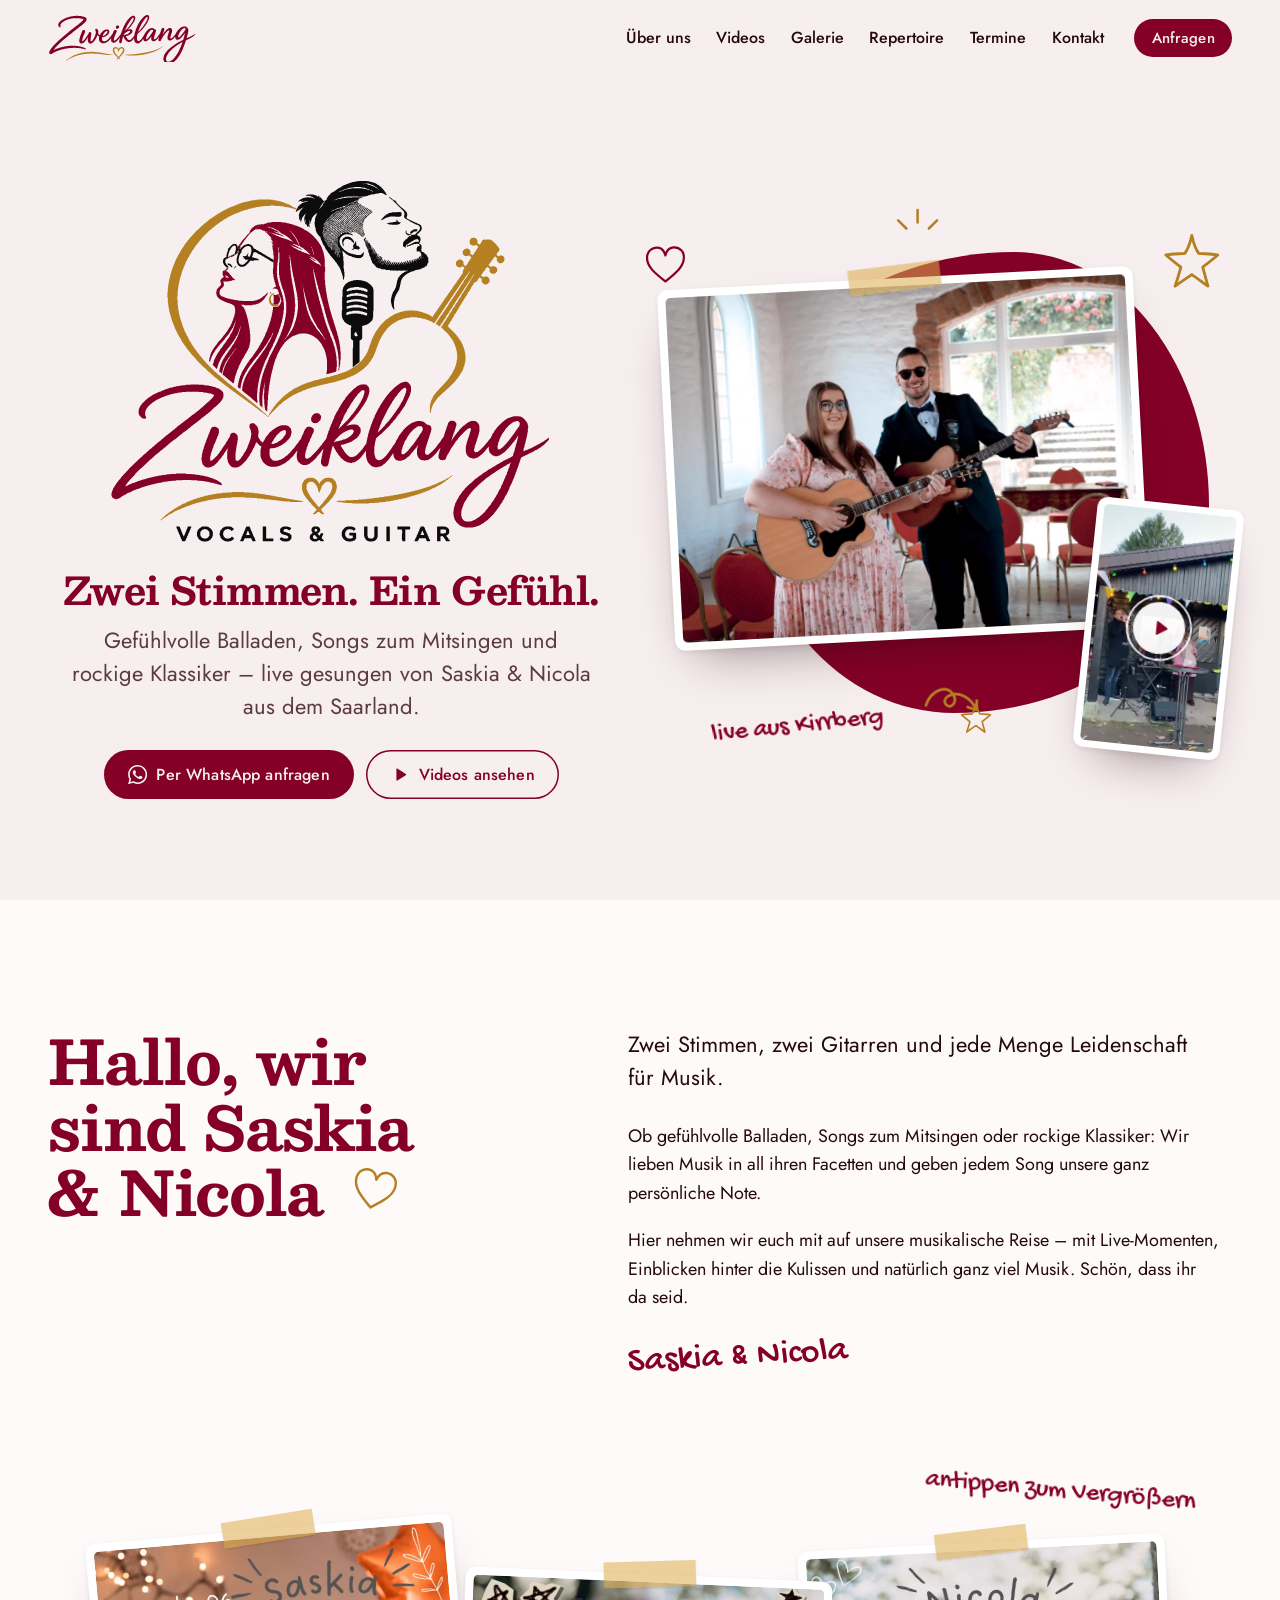
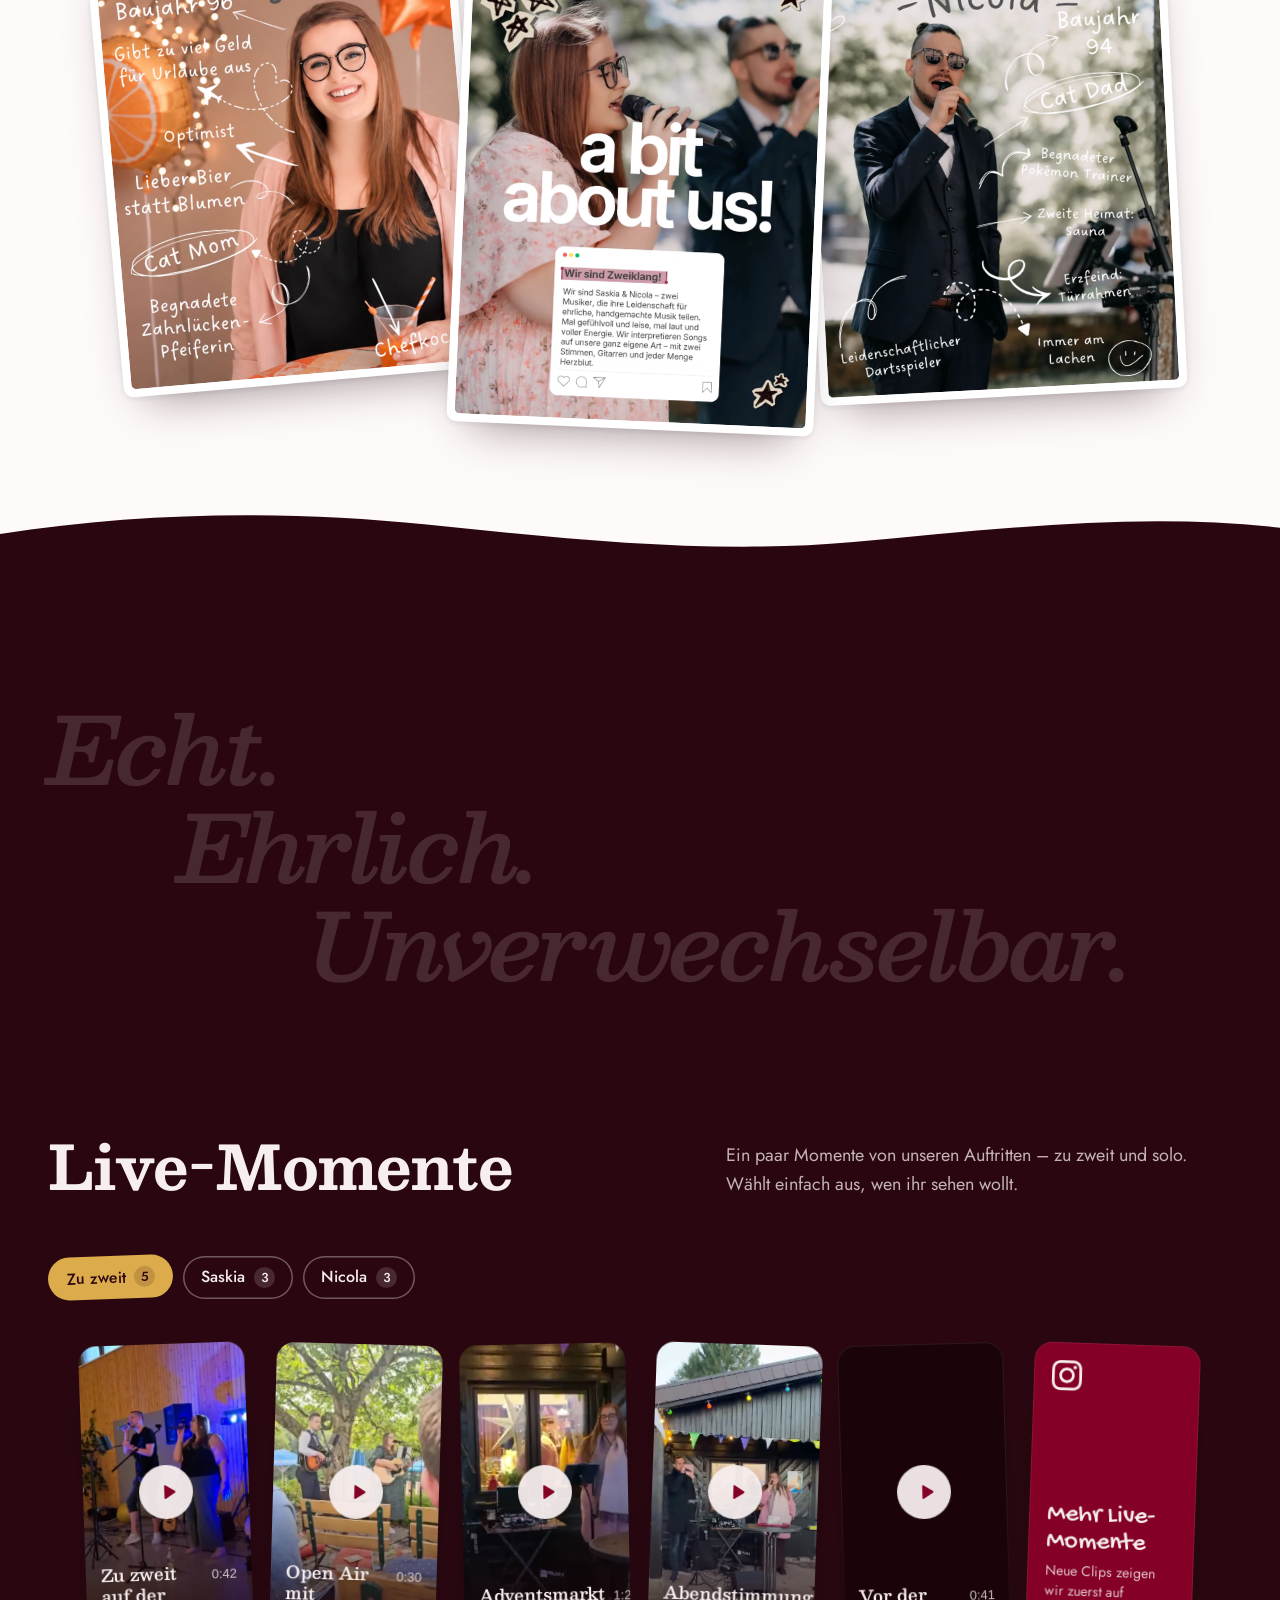
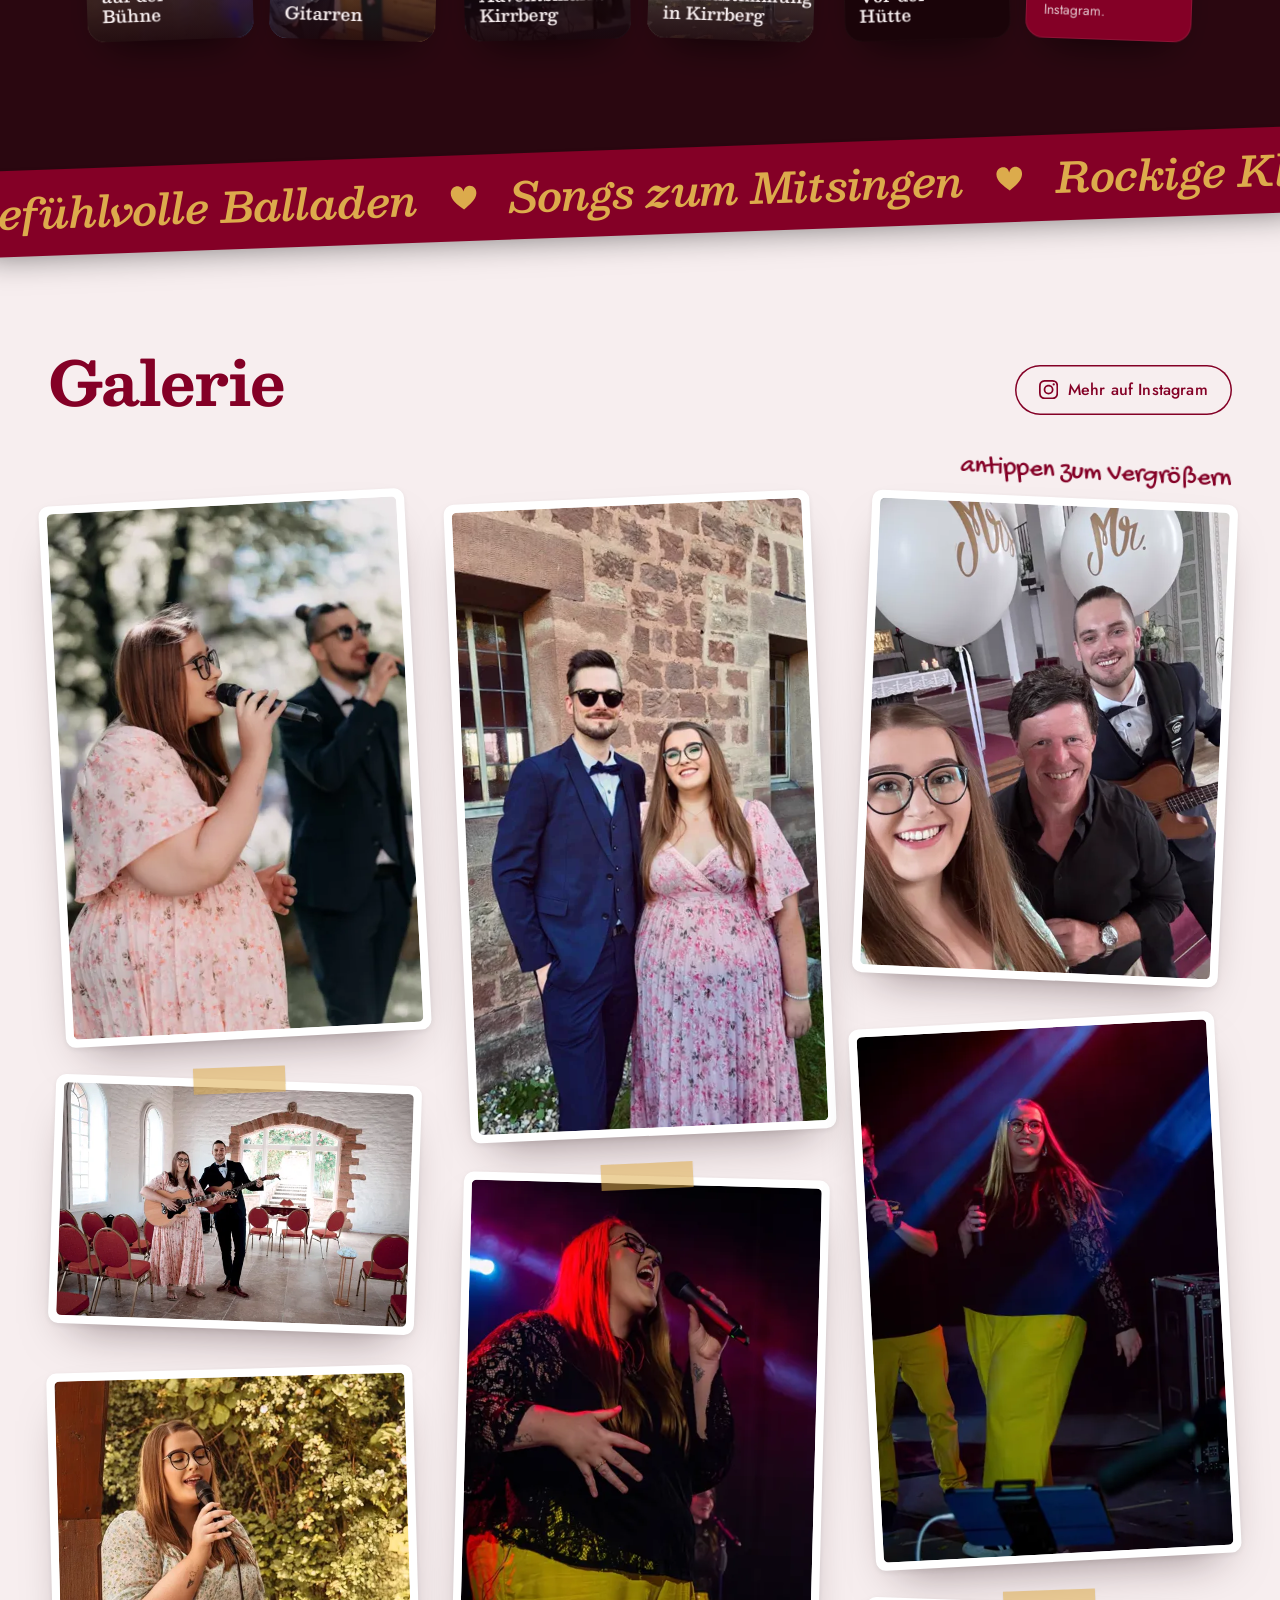
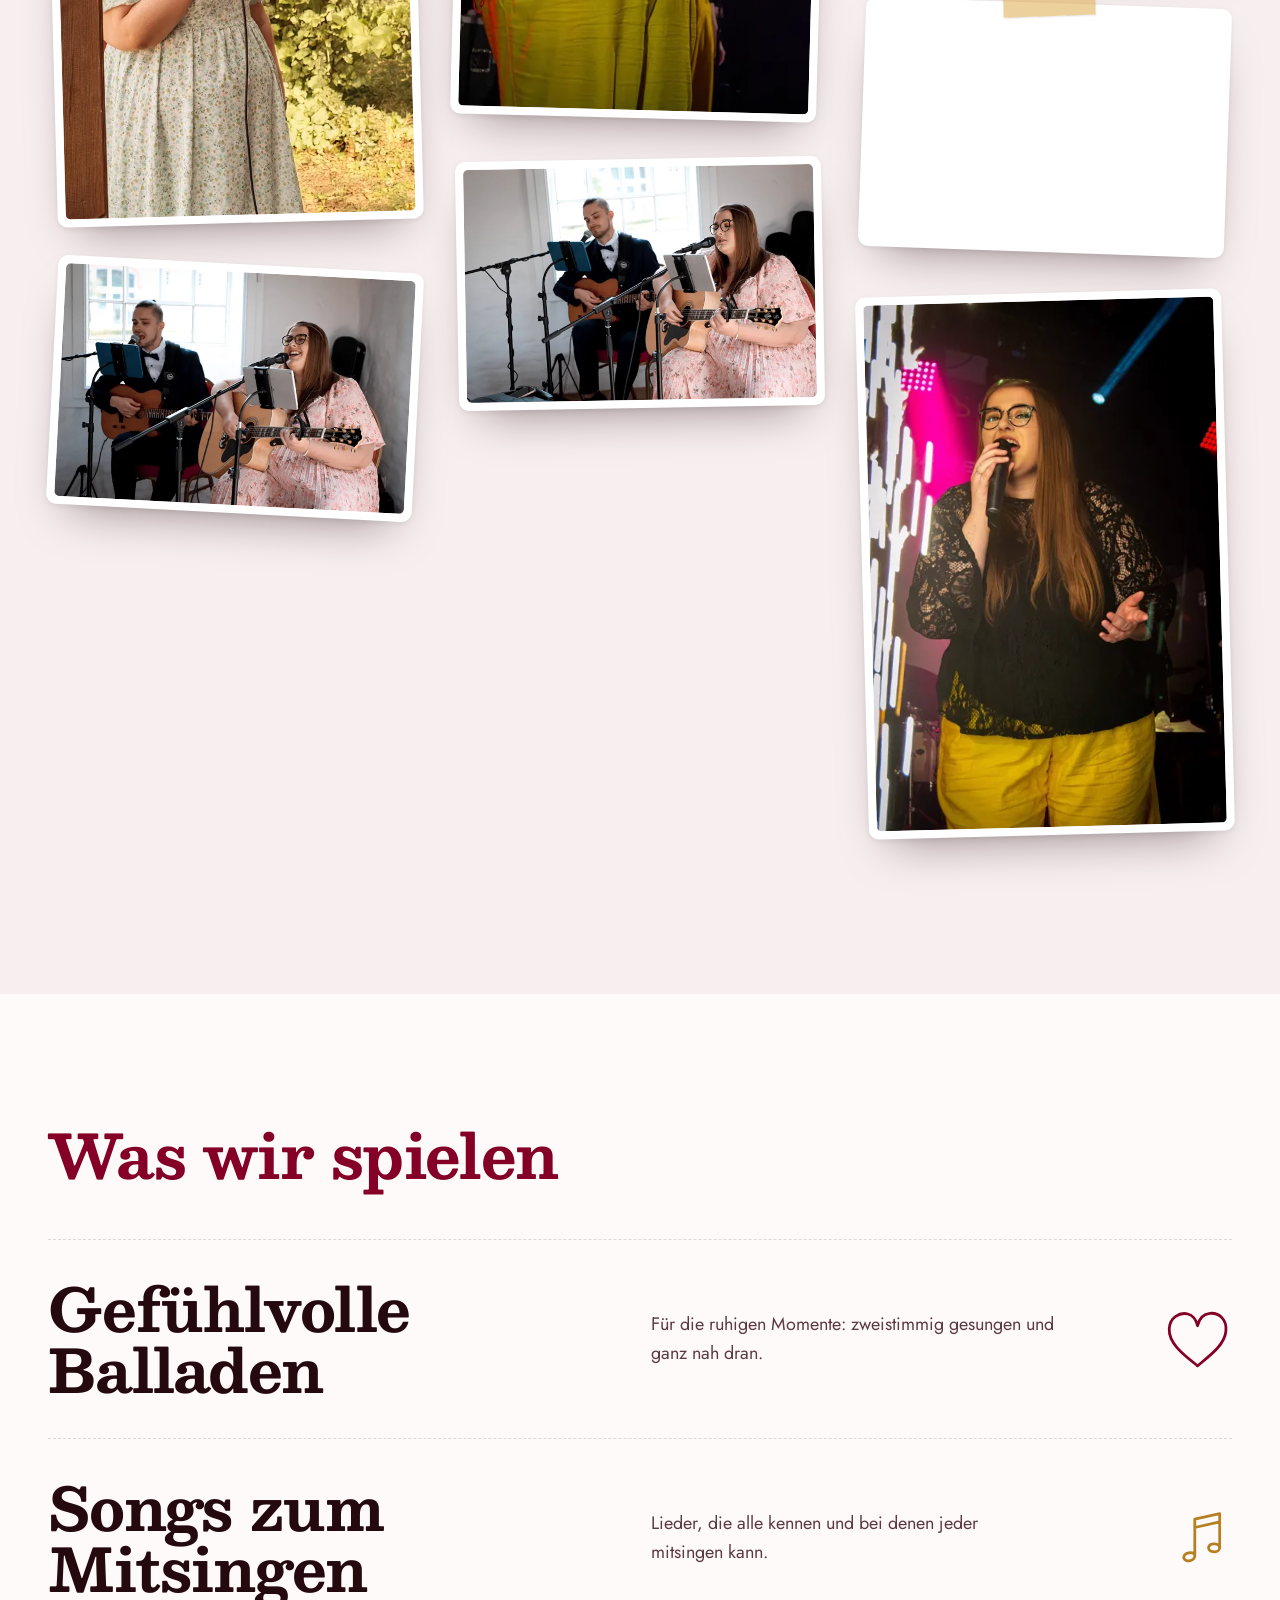
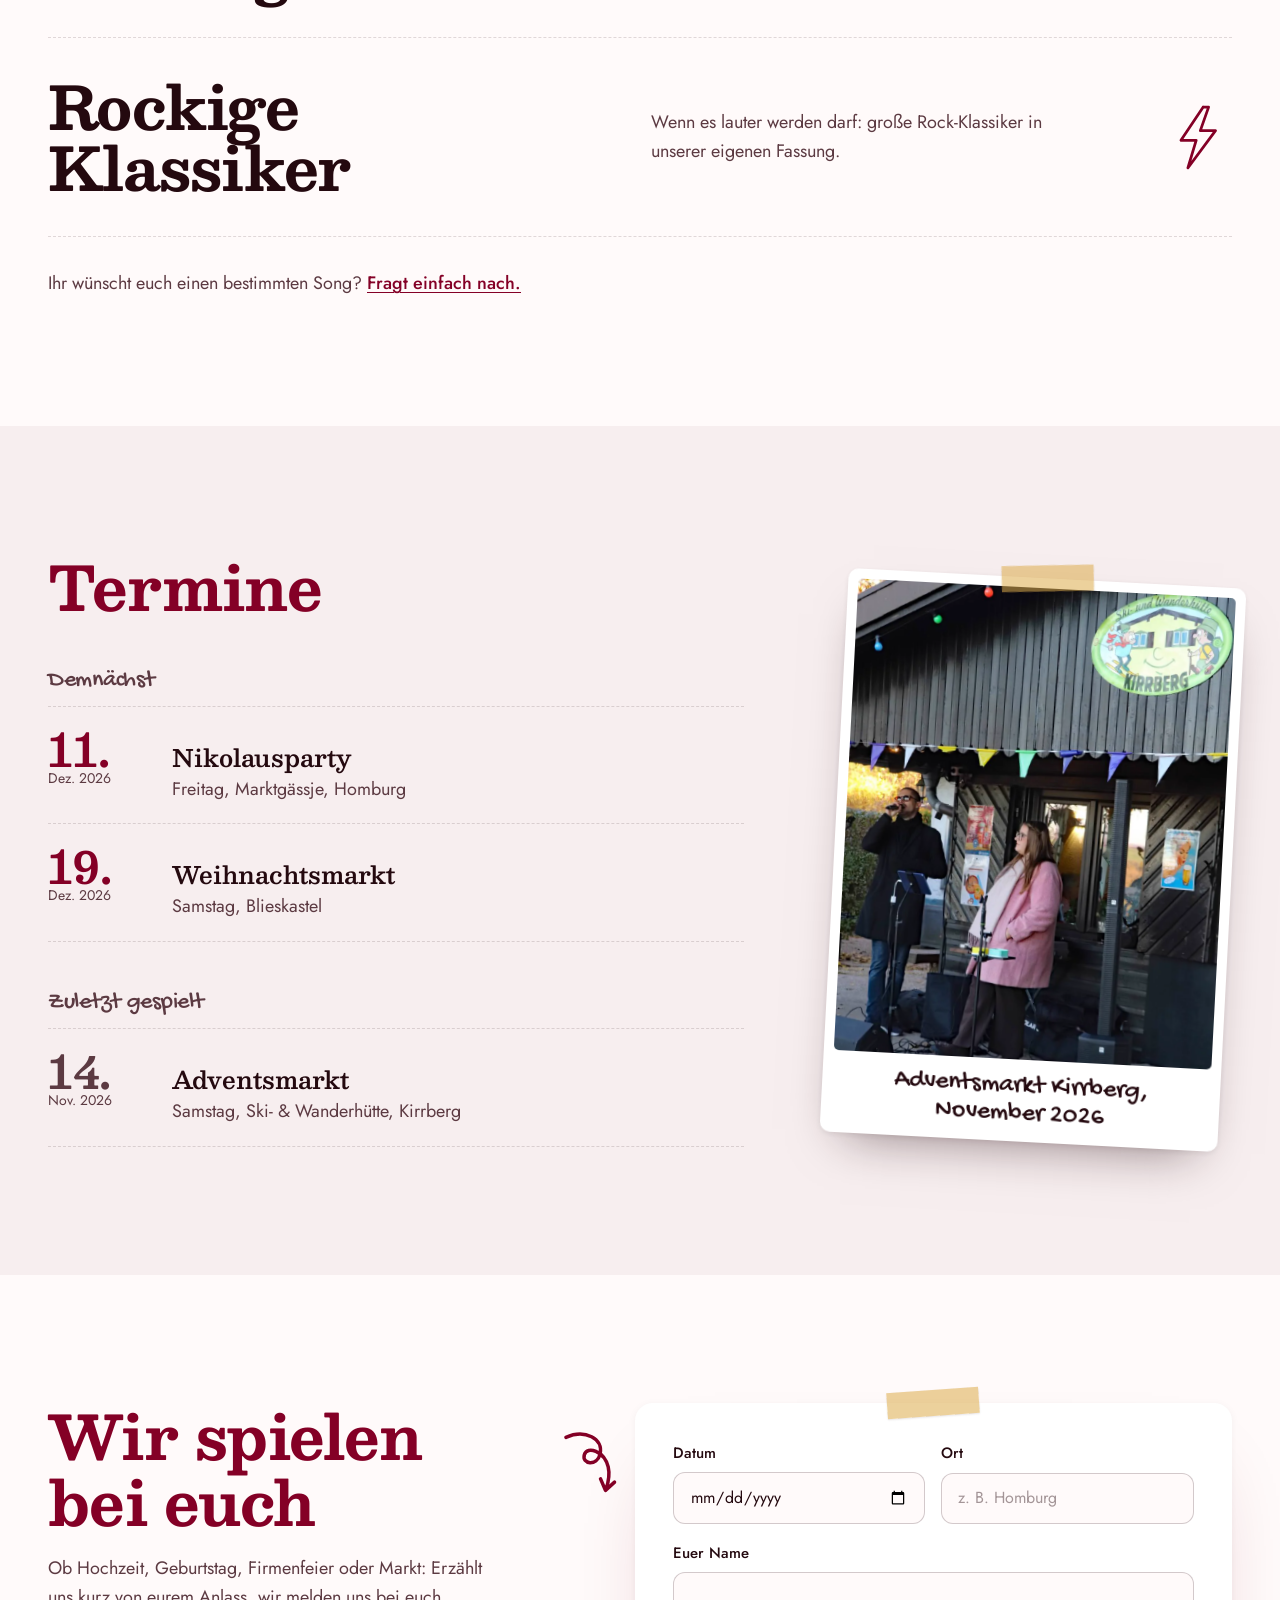
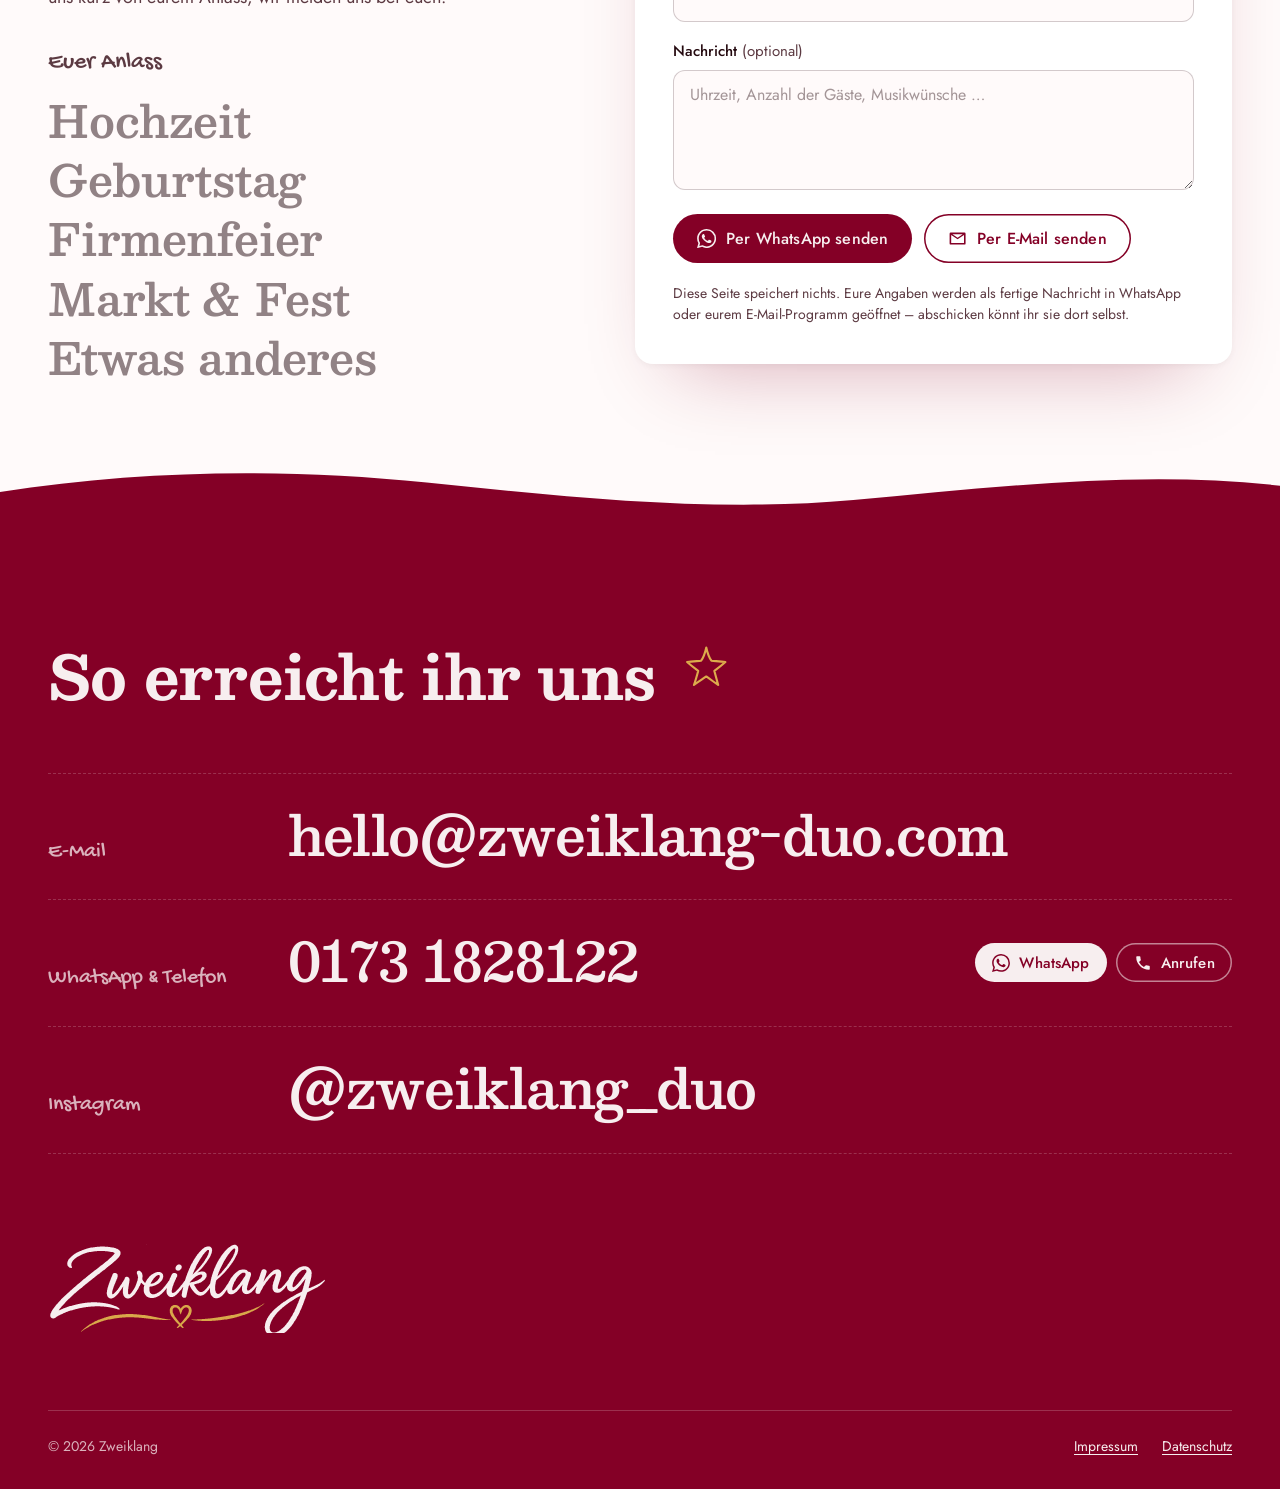
==== commit af300051: "Neues Aufmacherfoto, Galerie, Video-Gruppen und Dezember-Termine - Aufmacher zeigt jetzt das Duo-Fot" ====
--- a/index.html
+++ b/index.html
@@ -17,7 +17,7 @@
   <meta property="og:site_name" content="Zweiklang">
   <meta property="og:title" content="Zweiklang – Zwei Stimmen. Ein Gefühl.">
   <meta property="og:description" content="Saskia &amp; Nicola, Duo aus dem Saarland: Balladen, Songs zum Mitsingen und rockige Klassiker.">
-  <meta property="og:image" content="https://kniest94.github.io/zweiklang/assets/img/hero-duo.jpg">
+  <meta property="og:image" content="https://kniest94.github.io/zweiklang/assets/img/hero-duo2.jpg">
   <meta name="twitter:card" content="summary_large_image">
 
   <script type="application/ld+json">
@@ -48,6 +48,7 @@
     <symbol id="i-play" viewBox="0 0 24 24"><path d="M8 5.2v13.6a.8.8 0 0 0 1.2.7l10.6-6.8a.8.8 0 0 0 0-1.4L9.2 4.5A.8.8 0 0 0 8 5.2Z"/></symbol>
     <symbol id="i-mail" viewBox="0 0 24 24"><path d="M3.5 4.5h17A1.5 1.5 0 0 1 22 6v12a1.5 1.5 0 0 1-1.5 1.5h-17A1.5 1.5 0 0 1 2 18V6a1.5 1.5 0 0 1 1.5-1.5Zm.5 3v10h16v-10l-8 5.4-8-5.4Zm1.6-1L12 10.8l6.4-4.3H5.6Z"/></symbol>
     <symbol id="i-telefon" viewBox="0 0 24 24"><path d="M6.6 10.8a15.1 15.1 0 0 0 6.6 6.6l2.2-2.2a1 1 0 0 1 1-.25c1.1.37 2.3.57 3.6.57a1 1 0 0 1 1 1V20a1 1 0 0 1-1 1A17 17 0 0 1 3 4a1 1 0 0 1 1-1h3.5a1 1 0 0 1 1 1c0 1.25.2 2.45.57 3.57a1 1 0 0 1-.25 1L6.6 10.8Z"/></symbol>
+    <symbol id="i-pfeil" viewBox="0 0 24 24"><path d="M12.6 4.6 20 12l-7.4 7.4-1.4-1.4 5-5H4v-2h12.2l-5-5Z"/></symbol>
     <symbol id="i-zu" viewBox="0 0 24 24"><path d="M6.4 5 12 10.6 17.6 5 19 6.4 13.4 12l5.6 5.6-1.4 1.4-5.6-5.6L6.4 19 5 17.6l5.6-5.6L5 6.4Z"/></symbol>
     <symbol id="i-whatsapp" viewBox="0 0 24 24"><path d="M17.472 14.382c-.297-.149-1.758-.867-2.03-.967-.273-.099-.471-.148-.67.15-.197.297-.767.966-.94 1.164-.173.199-.347.223-.644.075-.297-.15-1.255-.463-2.39-1.475-.883-.788-1.48-1.761-1.653-2.059-.173-.297-.018-.458.13-.606.134-.133.298-.347.446-.52.149-.174.198-.298.298-.497.099-.198.05-.371-.025-.52-.075-.149-.669-1.612-.916-2.207-.242-.579-.487-.5-.669-.51-.173-.008-.371-.01-.57-.01-.198 0-.52.074-.792.372-.272.297-1.04 1.016-1.04 2.479 0 1.462 1.065 2.875 1.213 3.074.149.198 2.096 3.2 5.077 4.487.709.306 1.262.489 1.694.625.712.227 1.36.195 1.871.118.571-.085 1.758-.719 2.006-1.413.248-.694.248-1.289.173-1.413-.074-.124-.272-.198-.57-.347m-5.421 7.403h-.004a9.87 9.87 0 01-5.031-1.378l-.361-.214-3.741.982.998-3.648-.235-.374a9.86 9.86 0 01-1.51-5.26c.001-5.45 4.436-9.884 9.888-9.884 2.64 0 5.122 1.03 6.988 2.898a9.825 9.825 0 012.893 6.994c-.003 5.45-4.437 9.884-9.885 9.884m8.413-18.297A11.815 11.815 0 0012.05 0C5.495 0 .16 5.335.157 11.892c0 2.096.547 4.142 1.588 5.945L.057 24l6.305-1.654a11.882 11.882 0 005.683 1.448h.005c6.554 0 11.89-5.335 11.893-11.893a11.821 11.821 0 00-3.48-8.413Z"/></symbol>
     <symbol id="i-instagram" viewBox="0 0 24 24"><path d="M7.0301.084c-1.2768.0602-2.1487.264-2.911.5634-.7888.3075-1.4575.72-2.1228 1.3877-.6652.6677-1.075 1.3368-1.3802 2.127-.2954.7638-.4956 1.6365-.552 2.914-.0564 1.2775-.0689 1.6882-.0626 4.947.0062 3.2586.0206 3.6671.0825 4.9473.061 1.2765.264 2.1482.5635 2.9107.308.7889.72 1.4573 1.388 2.1228.6679.6655 1.3365 1.0743 2.1285 1.38.7632.295 1.6361.4961 2.9134.552 1.2773.056 1.6884.069 4.9462.0627 3.2578-.0062 3.668-.0207 4.9478-.0814 1.28-.0607 2.147-.2652 2.9098-.5633.7889-.3086 1.4578-.72 2.1228-1.3881.665-.6682 1.0745-1.3378 1.3795-2.1284.2957-.7632.4966-1.636.552-2.9124.056-1.2809.0692-1.6898.063-4.948-.0063-3.2583-.021-3.6668-.0817-4.9465-.0607-1.2797-.264-2.1487-.5633-2.9117-.3084-.7889-.72-1.4568-1.3876-2.1228C21.2982 1.33 20.628.9208 19.8378.6165 19.074.321 18.2017.1197 16.9244.0645 15.6471.0093 15.236-.005 11.977.0014 8.718.0076 8.31.0215 7.0301.0839m.1402 21.6932c-1.17-.0509-1.8053-.2453-2.2287-.408-.5606-.216-.96-.4771-1.3819-.895-.422-.4178-.6811-.8186-.9-1.378-.1644-.4234-.3624-1.058-.4171-2.228-.0595-1.2645-.072-1.6442-.079-4.848-.007-3.2037.0053-3.583.0607-4.848.05-1.169.2456-1.805.408-2.2282.216-.5613.4762-.96.895-1.3816.4188-.4217.8184-.6814 1.3783-.9003.423-.1651 1.0575-.3614 2.227-.4171 1.2655-.06 1.6447-.072 4.848-.079 3.2033-.007 3.5835.005 4.8495.0608 1.169.0508 1.8053.2445 2.228.408.5608.216.96.4754 1.3816.895.4217.4194.6816.8176.9005 1.3787.1653.4217.3617 1.056.4169 2.2263.0602 1.2655.0739 1.645.0796 4.848.0058 3.203-.0055 3.5834-.061 4.848-.051 1.17-.245 1.8055-.408 2.2294-.216.5604-.4763.96-.8954 1.3814-.419.4215-.8181.6811-1.3783.9-.4224.1649-1.0577.3617-2.2262.4174-1.2656.0595-1.6448.072-4.8493.079-3.2045.007-3.5825-.006-4.848-.0608M16.953 5.5864A1.44 1.44 0 1 0 18.39 4.144a1.44 1.44 0 0 0-1.437 1.4424M5.8385 12.012c.0067 3.4032 2.7706 6.1557 6.173 6.1493 3.4026-.0065 6.157-2.7701 6.1506-6.1733-.0065-3.4032-2.771-6.1565-6.174-6.1498-3.403.0067-6.156 2.771-6.1496 6.1738M8 12.0077a4 4 0 1 1 4.008 3.9921A3.9996 3.9996 0 0 1 8 12.0077"/></symbol>
@@ -71,6 +72,7 @@
         <ul>
           <li><a href="#ueber-uns">Über uns</a></li>
           <li><a href="#videos">Videos</a></li>
+          <li><a href="#galerie">Galerie</a></li>
           <li><a href="#repertoire">Repertoire</a></li>
           <li><a href="#termine">Termine</a></li>
           <li><a href="#kontakt">Kontakt</a></li>
@@ -108,9 +110,9 @@
 
         <div class="hero__buehne">
           <div class="hero__fleck parallax" style="--tiefe: .35" aria-hidden="true"></div>
-          <figure class="print print--band hero__foto parallax" style="--dreh: -4deg; --tiefe: .7">
-            <img src="assets/img/hero-duo.webp" width="640" height="800" fetchpriority="high"
-                 alt="Nicola und Saskia singen gemeinsam in ihre Mikrofone, hinter ihnen goldgelbes Herbstlaub">
+          <figure class="print print--band hero__foto parallax" style="--dreh: -3deg; --tiefe: .7">
+            <img src="assets/img/hero-duo2.webp" width="1400" height="933" fetchpriority="high"
+                 alt="Saskia und Nicola lachen mit ihren Gitarren in einem hellen Saal mit Backsteinbogen und roten Stühlen">
           </figure>
           <button class="print hero__clip parallax" type="button" style="--dreh: 6deg; --tiefe: 1.3"
                   data-video="assets/video/duo-kirrberg-1.mp4" data-titel="Saskia &amp; Nicola live"
@@ -140,7 +142,7 @@
         <div class="ueber__text" data-auftritt style="--i: 1">
           <p class="lead">Zwei Stimmen, zwei Gitarren und jede Menge Leidenschaft für Musik.</p>
           <p>Ob gefühlvolle Balladen, Songs zum Mitsingen oder rockige Klassiker: Wir lieben Musik in all ihren Facetten und geben jedem Song unsere ganz persönliche Note.</p>
-          <p>Hier nehmen wir euch mit auf unsere musikalische Reise – mit Live-Momenten, Einblicken hinter die Kulissen und natürlich ganz viel Musik. Schön, dass ihr da seid. Wir freuen uns auf alles, was kommt.</p>
+          <p>Hier nehmen wir euch mit auf unsere musikalische Reise – mit Live-Momenten, Einblicken hinter die Kulissen und natürlich ganz viel Musik. Schön, dass ihr da seid.</p>
           <p class="ueber__gruss">Saskia &amp; Nicola</p>
         </div>
       </div>
@@ -155,7 +157,7 @@
     <!-- Motto + Videos auf dunklem Grund -->
     <section class="motto welle" aria-label="Unser Motto">
       <p class="motto__text" data-motto>
-        <span class="motto__wort">Echt.<svg class="kritzel motto__kringel" viewBox="0 0 100 100" preserveAspectRatio="none" aria-hidden="true"><use href="#k-kreis"/></svg></span>
+        <span class="motto__wort">Echt.</span>
         <span class="motto__wort">Ehrlich.</span>
         <span class="motto__wort">Unverwech&shy;selbar.<svg class="kritzel motto__welle" viewBox="0 0 200 30" preserveAspectRatio="none" aria-hidden="true"><use href="#k-welle"/></svg></span>
       </p>
@@ -165,9 +167,12 @@
       <div class="container">
         <div class="videos__kopf">
           <h2 id="videos-titel" data-auftritt>Live-Momente</h2>
-          <p data-auftritt style="--i: 1">Beim Adventsmarkt an der Ski- &amp; Wanderhütte in Kirrberg durften wir gemeinsam musizieren. Ein wunderschöner Abend – hier sind ein paar Momente davon.</p>
-        </div>
-        <ul class="videos__raster" data-videos>
+          <p data-auftritt style="--i: 1">Ein paar Momente von unseren Auftritten – zu zweit und solo. Wählt einfach aus, wen ihr sehen wollt.</p>
+        </div>
+        <div class="videos__filter" role="group" aria-label="Videos auswählen" data-video-filter>
+          <!-- Wird aus assets/js/inhalte.js gefüllt (videogruppen) -->
+        </div>
+        <ul class="videos__raster" data-videos aria-live="polite">
           <!-- Wird aus assets/js/inhalte.js gefüllt -->
         </ul>
         <noscript><p class="hinweis-hell">Zum Abspielen der Videos bitte JavaScript aktivieren.</p></noscript>
@@ -195,6 +200,25 @@
     </div>
     </div>
 
+    <!-- Galerie -->
+    <section class="galerie abschnitt" id="galerie" aria-labelledby="galerie-titel">
+      <div class="container">
+        <div class="galerie__kopf">
+          <h2 id="galerie-titel" data-auftritt>
+            Galerie
+            <svg class="kritzel kritzel--gold galerie__stern" data-zeichnen aria-hidden="true"><use href="#k-stern"/></svg>
+          </h2>
+          <a class="btn btn--rand-wein" href="https://www.instagram.com/zweiklang_duo/" target="_blank" rel="noopener" data-auftritt style="--i: 1">
+            <svg class="icon" aria-hidden="true"><use href="#i-instagram"/></svg>Mehr auf Instagram
+          </a>
+        </div>
+        <p class="handnotiz galerie__hinweis" aria-hidden="true">antippen zum Vergrößern</p>
+        <ul class="galerie__raster" data-galerie>
+          <!-- Wird aus assets/js/inhalte.js gefüllt -->
+        </ul>
+      </div>
+    </section>
+
     <!-- Repertoire -->
     <section class="repertoire abschnitt" id="repertoire" aria-labelledby="rep-titel">
       <div class="container">
@@ -223,25 +247,6 @@
                alt="Nicola und Saskia auf der Bühne vor der Ski- und Wanderhütte Kirrberg, über ihnen bunte Wimpel und eine Lichterkette">
           <figcaption class="handnotiz">Adventsmarkt Kirrberg, November 2026</figcaption>
         </figure>
-      </div>
-    </section>
-
-    <!-- Instagram -->
-    <section class="insta abschnitt" id="instagram" aria-labelledby="insta-titel">
-      <div class="container insta__raster">
-        <div class="insta__text" data-auftritt>
-          <h2 id="insta-titel">Mehr von uns auf Instagram</h2>
-          <p>Live-Momente, Einblicke hinter die Kulissen und ganz viel Musik.</p>
-          <a class="btn btn--wein" href="https://www.instagram.com/zweiklang_duo/" target="_blank" rel="noopener">
-            <svg class="icon" aria-hidden="true"><use href="#i-instagram"/></svg>@zweiklang_duo folgen
-          </a>
-        </div>
-        <a class="fotostapel" href="https://www.instagram.com/zweiklang_duo/" target="_blank" rel="noopener" aria-label="Instagram-Profil @zweiklang_duo öffnen" data-auftritt style="--i: 1">
-          <span class="print fotostapel__bild" style="--dreh: -10deg; --x: -62%; --y: 4%"><img src="assets/img/aufbau.webp" width="1400" height="788" loading="lazy" alt=""></span>
-          <span class="print fotostapel__bild" style="--dreh: -3deg; --x: -21%; --y: -3%"><img src="assets/img/saskia.webp" width="900" height="1600" loading="lazy" alt=""></span>
-          <span class="print fotostapel__bild" style="--dreh: 4deg; --x: 21%; --y: 3%"><img src="assets/img/nicola.webp" width="464" height="832" loading="lazy" alt=""></span>
-          <span class="print fotostapel__bild" style="--dreh: 10deg; --x: 62%; --y: -4%"><img src="assets/img/duo-huette.webp" width="576" height="1024" loading="lazy" alt=""></span>
-        </a>
       </div>
     </section>
 
@@ -324,7 +329,6 @@
         </ul>
         <div class="kontakt__gruss">
           <img src="assets/img/wortmarke-hell.svg" width="1180" height="380" loading="lazy" alt="Zweiklang">
-          <p>Saskia &amp; Nicola<br>Saarland</p>
         </div>
       </div>
     </section>
@@ -340,10 +344,16 @@
     </div>
   </footer>
 
-  <!-- Großansicht für Videos und Steckbriefe -->
+  <!-- Großansicht für Videos, Steckbriefe und Galerie -->
   <dialog class="buehne" data-buehne aria-label="Großansicht">
     <button class="buehne__zu" type="button" data-buehne-zu aria-label="Schließen">
       <svg class="icon" aria-hidden="true"><use href="#i-zu"/></svg>
+    </button>
+    <button class="buehne__pfeil buehne__pfeil--zurueck" type="button" data-buehne-zurueck aria-label="Vorheriges Foto" hidden>
+      <svg class="icon" aria-hidden="true"><use href="#i-pfeil"/></svg>
+    </button>
+    <button class="buehne__pfeil buehne__pfeil--weiter" type="button" data-buehne-weiter aria-label="Nächstes Foto" hidden>
+      <svg class="icon" aria-hidden="true"><use href="#i-pfeil"/></svg>
     </button>
     <div class="buehne__inhalt" data-buehne-inhalt></div>
   </dialog>
--- a/assets/css/style.css
+++ b/assets/css/style.css
@@ -425,13 +425,13 @@
 }
 
 /* Bühne mit Abzügen, Fleck und Kritzeln – reagiert auf die Maus (Parallax) */
-.hero__buehne { position: relative; height: clamp(440px, 46vw, 640px); }
+.hero__buehne { position: relative; height: clamp(420px, 40vw, 560px); }
 .parallax {
   translate: calc(var(--mx, 0) * var(--tiefe, 1) * 1px) calc(var(--my, 0) * var(--tiefe, 1) * 1px);
 }
 .hero__fleck {
   position: absolute;
-  inset: 7% 3% 9% 9%;
+  inset: 4% 4% 6% 14%;
   background: var(--wein);
   border-radius: 58% 42% 55% 45% / 47% 55% 45% 53%;
   transition: translate 0.6s ease-out;
@@ -444,9 +444,9 @@
   100% { border-radius: 52% 48% 38% 62% / 42% 60% 40% 58%; transform: rotate(-3deg); }
 }
 
-.hero__foto { position: absolute; left: 13%; top: 3%; width: 57%; }
-.hero__foto img { aspect-ratio: 4 / 5; object-fit: cover; object-position: 60% 35%; }
-.hero__clip { position: absolute; right: 5%; bottom: 2%; width: 30%; padding: 7px; cursor: pointer; }
+.hero__foto { position: absolute; left: 0; top: 9%; width: 84%; }
+.hero__foto img { aspect-ratio: 4 / 3; object-fit: cover; object-position: 50% 60%; }
+.hero__clip { position: absolute; right: 0; bottom: -2%; width: 26%; padding: 7px; cursor: pointer; }
 .hero__clip video { aspect-ratio: 9 / 16; object-fit: cover; }
 .hero__clip-play {
   position: absolute;
@@ -479,12 +479,12 @@
 .bewegung .hero__buehne .kritzel[data-zeichnen] {
   transition: stroke-dashoffset 1.2s cubic-bezier(0.65, 0, 0.35, 1) var(--verzug, 0.2s), translate 0.5s ease-out;
 }
-.hero__notiz { position: absolute; left: 4%; bottom: 7%; rotate: -6deg; transition: translate 0.45s ease-out; }
+.hero__notiz { position: absolute; left: 8%; bottom: 0; rotate: -6deg; transition: translate 0.45s ease-out; }
 .hero__notiz-pfeil { width: 3.4rem; height: 3.4rem; margin: -0.6rem 0 0 2.2rem; rotate: -18deg; color: var(--gold); --verzug: 1.6s; }
 .hero__k1 { position: absolute; right: 2%; top: 0; width: 3.6rem; height: 3.6rem; --verzug: 1.2s; }
-.hero__k2 { position: absolute; left: 0; top: 34%; width: 2.8rem; height: 2.8rem; --verzug: 1.4s; }
+.hero__k2 { position: absolute; left: -4%; top: 2%; width: 2.8rem; height: 2.8rem; --verzug: 1.4s; }
 .hero__k3 { position: absolute; left: 40%; top: -5%; width: 3.2rem; height: 3.2rem; --verzug: 1.5s; }
-.hero__k4 { position: absolute; left: 50%; bottom: -2%; width: 2rem; height: 2rem; --verzug: 1.8s; }
+.hero__k4 { position: absolute; left: 52%; bottom: 2%; width: 2rem; height: 2rem; --verzug: 1.8s; }
 
 /* Einstieg: Text steigt, Abzüge fallen auf den Fleck */
 @keyframes steigen { from { opacity: 0; transform: translateY(22px); } to { opacity: 1; transform: none; } }
@@ -587,7 +587,6 @@
 .motto__wort { position: relative; display: block; }
 .motto__wort:nth-child(2) { margin-left: 11%; }
 .motto__wort:nth-child(3) { margin-left: 22%; }
-.motto__kringel { position: absolute; left: -9%; top: -14%; width: 118%; height: 128%; color: var(--puder); stroke-width: 2.5; opacity: 0.85; }
 .motto__welle { position: absolute; left: 2%; bottom: -0.14em; width: 96%; height: 0.32em; color: var(--puder); stroke-width: 2.5; opacity: 0.85; }
 .bewegung .motto--aktiv .motto__wort { color: rgba(247, 238, 239, 0.14); transition: color 0.9s var(--ease); }
 .bewegung .motto--aktiv .motto__wort.ist-an { color: var(--gold-hell); }
@@ -615,10 +614,41 @@
 }
 .videos__kopf p { max-width: 46ch; margin: 0; color: rgba(247, 238, 239, 0.75); justify-self: end; }
 
+.videos__filter { display: flex; flex-wrap: wrap; gap: 0.6rem; margin-bottom: clamp(28px, 3.5vw, 48px); }
+.videos__chip {
+  display: inline-flex;
+  align-items: center;
+  gap: 0.55em;
+  padding: 0.7em 1.15em;
+  border: 0;
+  border-radius: 999px;
+  background: transparent;
+  box-shadow: inset 0 0 0 1.5px rgba(247, 238, 239, 0.35);
+  color: var(--puder);
+  font: 500 1rem / 1 var(--font-text);
+  cursor: pointer;
+  transition: background-color 0.2s, color 0.2s, box-shadow 0.2s, transform 0.4s var(--feder);
+}
+.videos__chip:hover { box-shadow: inset 0 0 0 1.5px var(--puder); transform: translateY(-2px) rotate(-1.5deg); }
+.videos__chip[aria-pressed="true"] { background: var(--gold-hell); color: var(--keller); box-shadow: none; transform: rotate(-2deg); }
+.videos__anzahl {
+  display: grid;
+  place-items: center;
+  min-width: 1.6em;
+  height: 1.6em;
+  padding-inline: 0.3em;
+  border-radius: 999px;
+  background: rgba(247, 238, 239, 0.15);
+  font-size: 0.8125rem;
+  font-variant-numeric: tabular-nums;
+}
+.videos__chip[aria-pressed="true"] .videos__anzahl { background: rgba(42, 7, 16, 0.15); }
+
 .videos__raster {
-  display: grid;
-  grid-template-columns: repeat(5, minmax(0, 1fr));
-  gap: clamp(14px, 1.6vw, 24px);
+  display: flex;
+  flex-wrap: wrap;
+  justify-content: center;
+  gap: clamp(16px, 1.8vw, 26px);
   margin: 0;
   padding: 0;
   list-style: none;
@@ -627,6 +657,7 @@
 /* Videos als schräge Handy-Karten – richten sich beim Drüberfahren auf und spielen stumm an */
 .video {
   position: relative;
+  width: clamp(150px, 13vw, 192px); /* 5 Videos + Instagram-Karte passen in eine Reihe */
   aspect-ratio: 9 / 16;
   overflow: hidden;
   border-radius: 18px;
@@ -637,7 +668,6 @@
 }
 .video:hover,
 .video:focus-within { z-index: 3; rotate: 0deg; scale: 1.04; }
-.video--gross { grid-column: span 2; grid-row: span 2; aspect-ratio: auto; border-radius: 24px; }
 
 .video__knopf {
   position: absolute;
@@ -689,17 +719,6 @@
 .video__play .icon { width: 22px; height: 22px; margin-left: 3px; }
 .video__knopf:hover .video__play { scale: 1.12; background: #fff; }
 .video.spielt-vorschau .video__play { opacity: 0.85; }
-.video--gross .video__play { width: 84px; height: 84px; }
-.video--gross .video__play .icon { width: 32px; height: 32px; }
-.video--gross .video__play::before {
-  content: "";
-  position: absolute;
-  inset: -8px;
-  border: 2px solid rgba(247, 238, 239, 0.7);
-  border-radius: 50%;
-}
-.bewegung .video--gross .video__play::before { animation: puls 2.4s ease-out infinite; }
-
 .video__info {
   position: absolute;
   left: 0;
@@ -714,8 +733,6 @@
 }
 .video__titel { font-family: var(--font-display); font-weight: 600; font-size: 1.0625rem; line-height: 1.2; }
 .video__dauer { flex: none; font-size: 0.8125rem; font-variant-numeric: tabular-nums; color: rgba(247, 238, 239, 0.8); }
-.video--gross .video__titel { font-size: clamp(1.375rem, 1rem + 1vw, 2rem); }
-.video--gross .video__dauer { font-size: var(--fs-klein); }
 
 .video--mehr { background: var(--wein); }
 .video--mehr a {
@@ -782,7 +799,7 @@
 
 /* --- Repertoire ---------------------------------------------------------- */
 
-.repertoire { padding-top: calc(var(--abstand) + 30px); }
+.repertoire { background: var(--papier); }
 .repertoire h2 { margin-bottom: clamp(32px, 4vw, 56px); color: var(--wein); }
 
 .rep {
@@ -827,7 +844,7 @@
 
 /* --- Termine ------------------------------------------------------------- */
 
-.termine { background: var(--papier); }
+.termine { background: var(--puder); }
 .termine__raster {
   display: grid;
   grid-template-columns: minmax(0, 7fr) minmax(0, 4fr);
@@ -869,35 +886,22 @@
 .termine__bild { position: sticky; top: calc(var(--kopf-h) + 40px); margin-top: 24px; }
 .termine__bild img { aspect-ratio: 4 / 5; object-fit: cover; }
 
-/* --- Instagram: Fotostapel, der sich beim Drüberfahren auffächert -------- */
-
-.insta__raster {
-  display: grid;
-  grid-template-columns: minmax(0, 5fr) minmax(0, 7fr);
-  gap: clamp(32px, 5vw, 80px);
-  align-items: center;
-}
-.insta__text h2 { margin-bottom: 1rem; color: var(--wein); }
-.insta__text p { max-width: 34ch; margin-bottom: 1.75rem; color: var(--tinte-2); }
-
-.fotostapel { position: relative; display: block; height: clamp(320px, 32vw, 440px); text-decoration: none; }
-.fotostapel:focus-visible { outline-offset: 8px; border-radius: 12px; }
-.fotostapel__bild {
-  position: absolute;
-  left: 50%;
-  top: 50%;
-  width: 34%;
-  padding: 7px;
-  translate: calc(-50% + var(--x)) calc(-50% + var(--y));
-  transition: translate 0.65s var(--feder), rotate 0.65s var(--feder), scale 0.45s var(--feder), box-shadow 0.35s;
-}
-.fotostapel__bild img { aspect-ratio: 4 / 5; object-fit: cover; }
-.fotostapel:hover .fotostapel__bild,
-.fotostapel:focus-visible .fotostapel__bild {
-  translate: calc(-50% + var(--x) * 1.3) calc(-50% + var(--y) * 2.2);
-  rotate: calc(var(--dreh) * 1.5);
-}
-.fotostapel .fotostapel__bild:hover { rotate: 0deg; scale: 1.08; }
+/* --- Galerie: lose verteilte Abzüge ------------------------------------- */
+
+.galerie { padding-top: calc(var(--abstand) + 30px); }
+.galerie__kopf { display: flex; flex-wrap: wrap; gap: 1.25rem 2rem; align-items: end; justify-content: space-between; }
+.galerie__kopf h2 { color: var(--wein); }
+.galerie__stern { width: 0.7em; height: 0.7em; margin-left: 0.15em; vertical-align: 0.15em; }
+.galerie__hinweis { margin: 1.25rem 0 0; text-align: right; rotate: 3deg; }
+.galerie__raster {
+  columns: 3 240px;
+  column-gap: clamp(18px, 2.4vw, 34px);
+  margin: 1.5rem 0 0;
+  padding: 0;
+  list-style: none;
+}
+.galerie__eintrag { break-inside: avoid; padding: 10px 4px clamp(18px, 2.4vw, 32px); }
+.galerie__knopf { width: 100%; cursor: zoom-in; }
 
 /* --- Anfrage ------------------------------------------------------------- */
 
@@ -1082,6 +1086,28 @@
   box-shadow: 0 40px 80px -30px rgba(0, 0, 0, 0.7);
 }
 .buehne__titel { margin: 0; font-family: var(--font-hand); font-size: 1.6rem; color: var(--puder); }
+.buehne__pfeil {
+  position: fixed;
+  top: 50%;
+  z-index: 2;
+  display: grid;
+  place-items: center;
+  width: 52px;
+  height: 52px;
+  translate: 0 -50%;
+  border: 0;
+  border-radius: 50%;
+  background: rgba(247, 238, 239, 0.92);
+  color: var(--wein);
+  cursor: pointer;
+  transition: scale 0.35s var(--feder), background-color 0.2s;
+}
+.buehne__pfeil:hover { scale: 1.1; background: #fff; }
+.buehne__pfeil .icon { width: 24px; height: 24px; }
+.buehne__pfeil--zurueck { left: 16px; }
+.buehne__pfeil--zurueck .icon { rotate: 180deg; }
+.buehne__pfeil--weiter { right: 16px; }
+.buehne__pfeil[hidden] { display: none; }
 .buehne__zu {
   position: fixed;
   top: 16px;
@@ -1117,11 +1143,6 @@
 
 /* --- Responsiv ----------------------------------------------------------- */
 
-@media (max-width: 1100px) {
-  .videos__raster { grid-template-columns: repeat(3, minmax(0, 1fr)); }
-  .video--mehr { grid-column: 1 / -1; aspect-ratio: auto; min-height: 150px; }
-  .video--mehr .icon { margin-bottom: 0.5rem; }
-}
 
 @media (max-width: 960px) {
   .kopf__menu { display: inline-flex; }
@@ -1152,7 +1173,6 @@
 
   .ueber__raster,
   .termine__raster,
-  .insta__raster,
   .anfrage__form { grid-template-columns: minmax(0, 1fr); }
   .termine__bild { position: static; width: min(78%, 380px); margin: 8px auto 0; }
   .videos__kopf { grid-template-columns: minmax(0, 1fr); }
@@ -1165,7 +1185,7 @@
 @media (max-width: 860px) {
   .hero__raster { grid-template-columns: minmax(0, 1fr); min-height: 0; padding-block: 20px 64px; }
   .hero__logo { width: min(84vw, 23rem); }
-  .hero__buehne { width: 100%; max-width: 520px; height: min(116vw, 560px); margin-inline: auto; }
+  .hero__buehne { width: 100%; max-width: 560px; height: min(92vw, 470px); margin-inline: auto; }
 }
 
 /* --- Handy --------------------------------------------------------------- */
@@ -1190,8 +1210,10 @@
   .hero__aktionen { max-width: 22rem; }
   .hero__aktionen .btn,
   .anfrage__senden .btn { justify-content: center; }
-  .hero__foto { left: 6%; width: 64%; }
-  .hero__clip { width: 36%; right: 3%; }
+  .hero__foto { left: 0; top: 6%; width: 88%; }
+  .hero__clip { width: 32%; right: 0; }
+  .galerie__raster { columns: 2; column-gap: 12px; }
+  .galerie__eintrag { padding: 6px 2px 14px; }
   .hero__clip-play { width: 42px; height: 42px; }
   .hero__notiz { left: 2%; bottom: 3%; font-size: 1.2rem; }
   .hero__notiz-pfeil { width: 2.6rem; height: 2.6rem; margin-left: 1.6rem; }
@@ -1220,10 +1242,9 @@
   .motto__wort:nth-child(2),
   .motto__wort:nth-child(3) { margin-left: 0; }
 
-  .videos__raster { grid-template-columns: repeat(2, minmax(0, 1fr)); gap: 14px; }
-  .video { rotate: calc(var(--dreh, 0deg) * 0.6); border-radius: 14px; }
-  .video--gross { grid-row: auto; aspect-ratio: 4 / 5; border-radius: 18px; }
-  .video--mehr { grid-column: auto; aspect-ratio: 9 / 16; min-height: 0; }
+  .videos__raster { gap: 14px; }
+  .video { width: calc(50% - 7px); rotate: calc(var(--dreh, 0deg) * 0.6); border-radius: 14px; }
+  .videos__chip { padding: 0.6em 0.95em; font-size: 0.9375rem; }
   .video--mehr .icon { margin-bottom: auto; }
   .video__play { width: 44px; height: 44px; }
   .video__play .icon { width: 18px; height: 18px; }
@@ -1236,9 +1257,6 @@
   .rep__icon { grid-column: 2; grid-row: 1; }
   .termin { grid-template-columns: 4.75rem minmax(0, 1fr); gap: 1rem; }
   .termin__tag { font-size: 2.25rem; }
-
-  .fotostapel { height: 260px; }
-  .fotostapel__bild { width: 40%; translate: calc(-50% + var(--x) * 0.8) calc(-50% + var(--y)); }
 
   .anlaesse__optionen { display: flex; flex-wrap: wrap; gap: 0.5rem; }
   .anlass span {
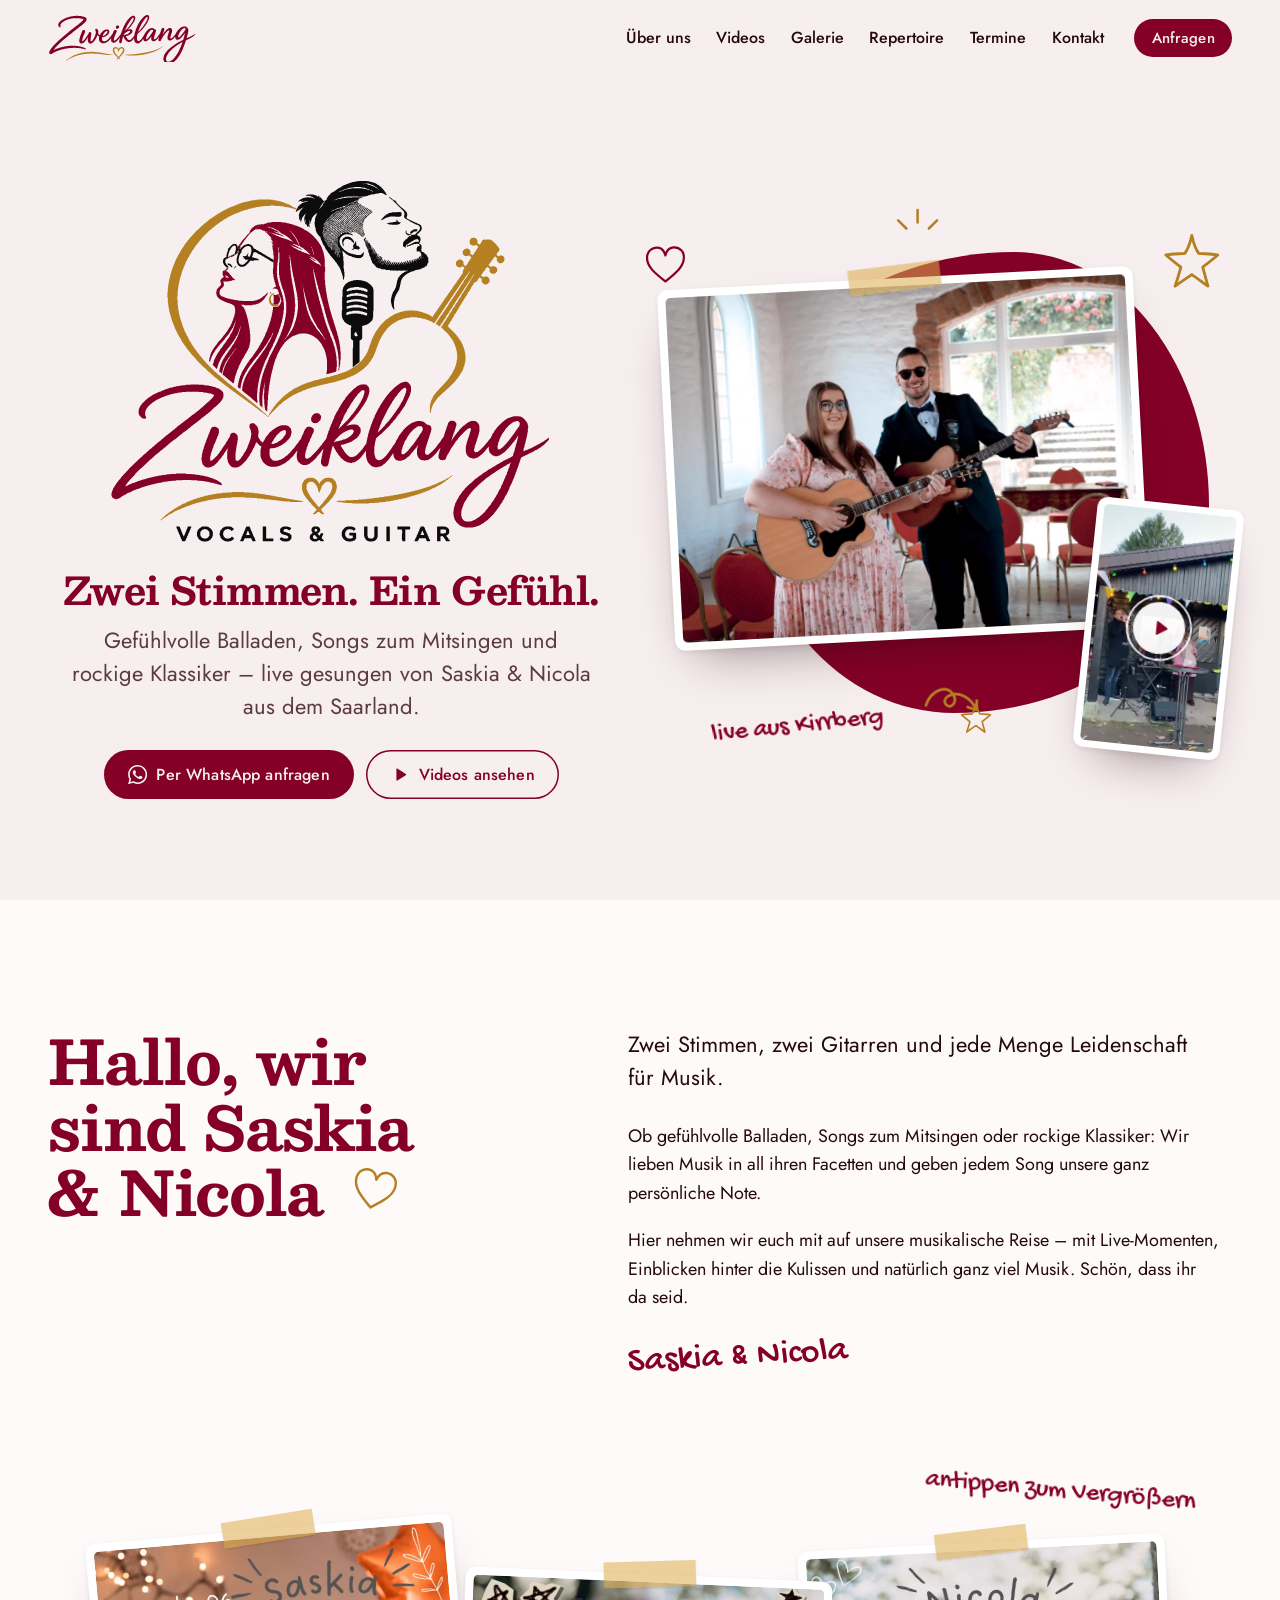
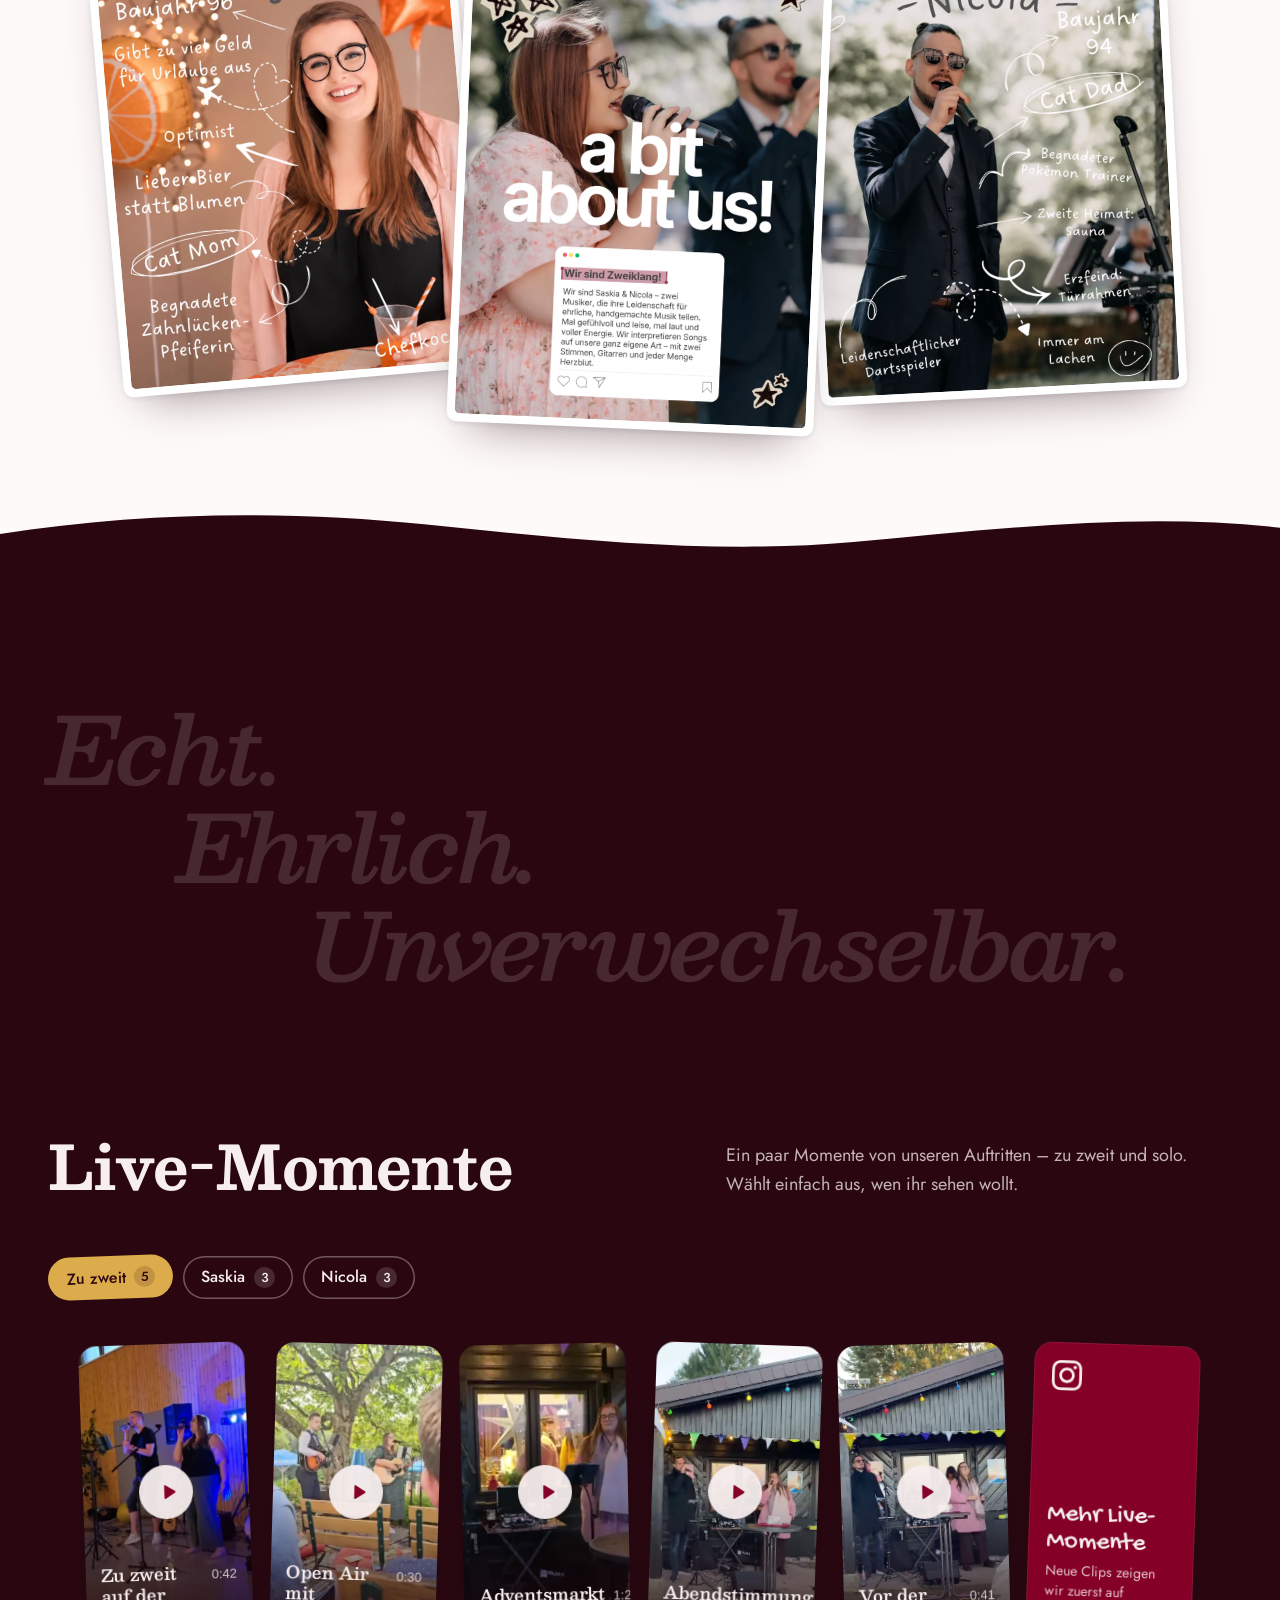
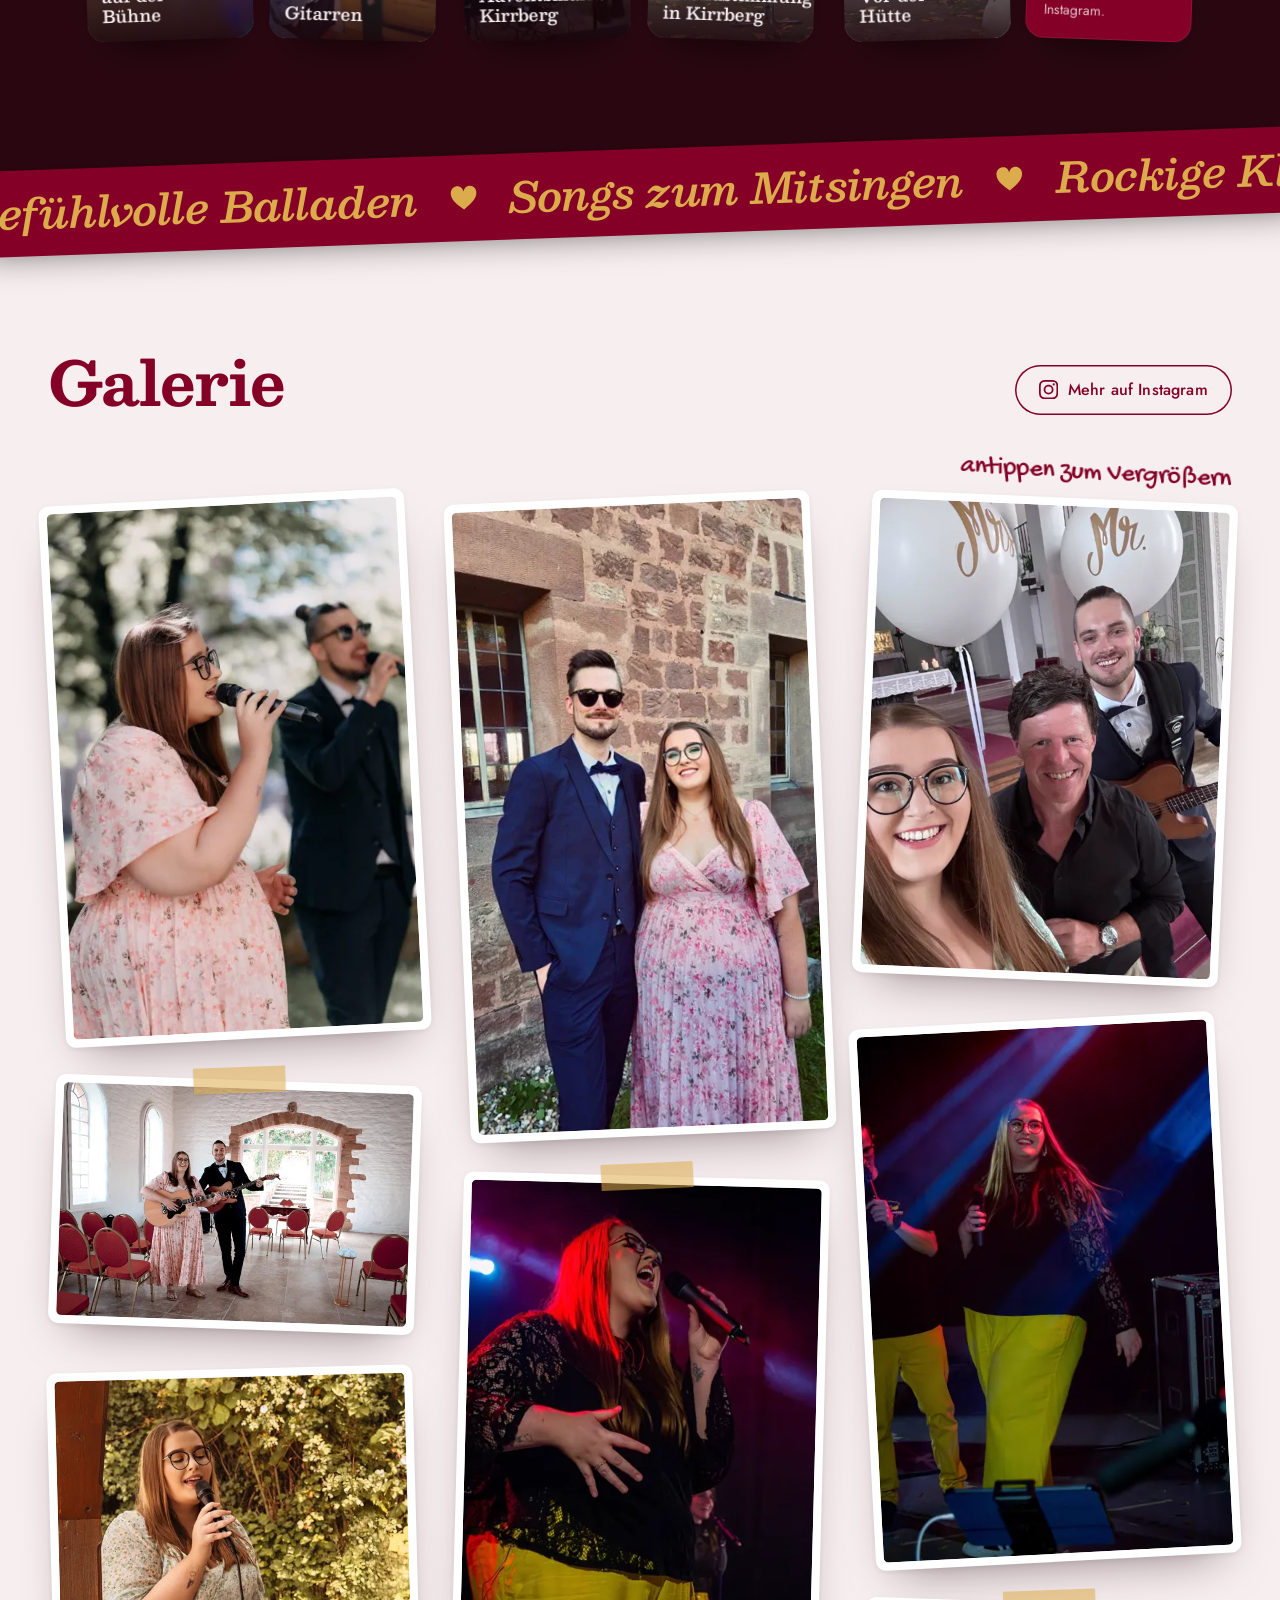
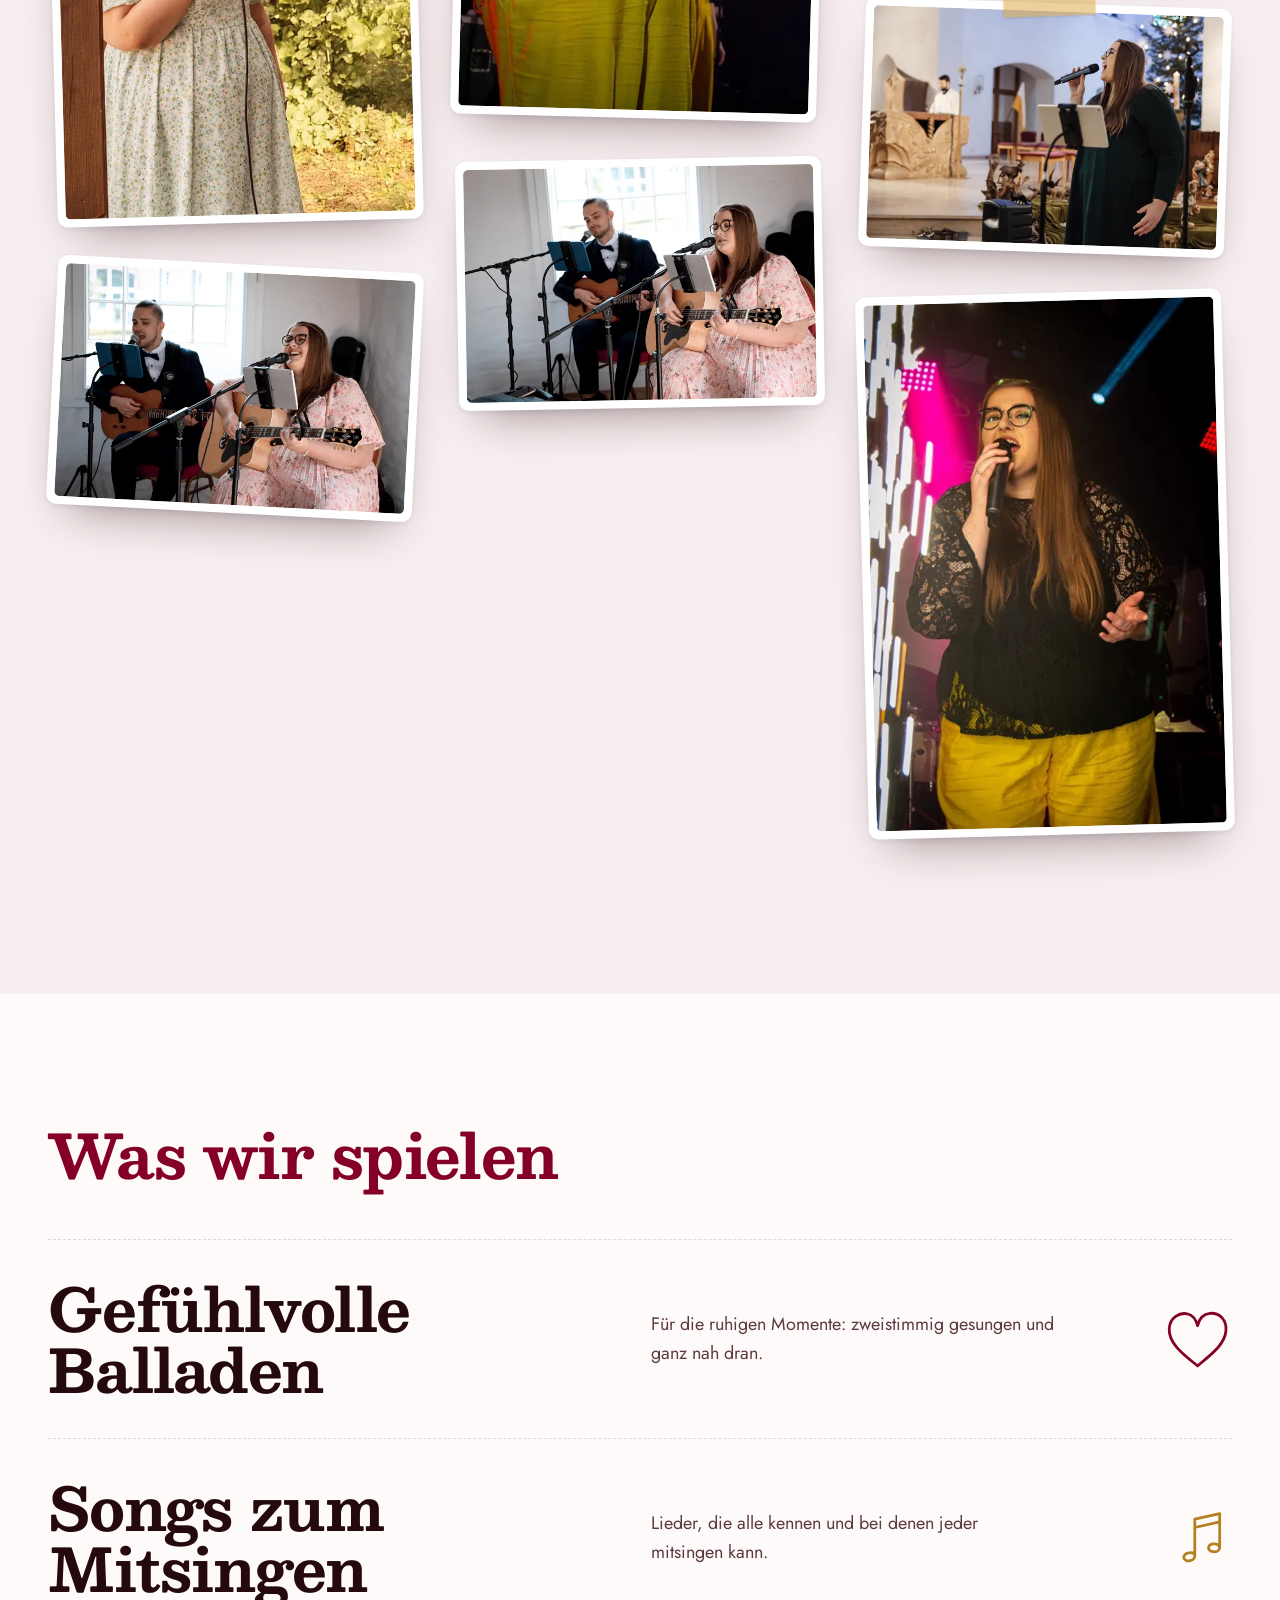
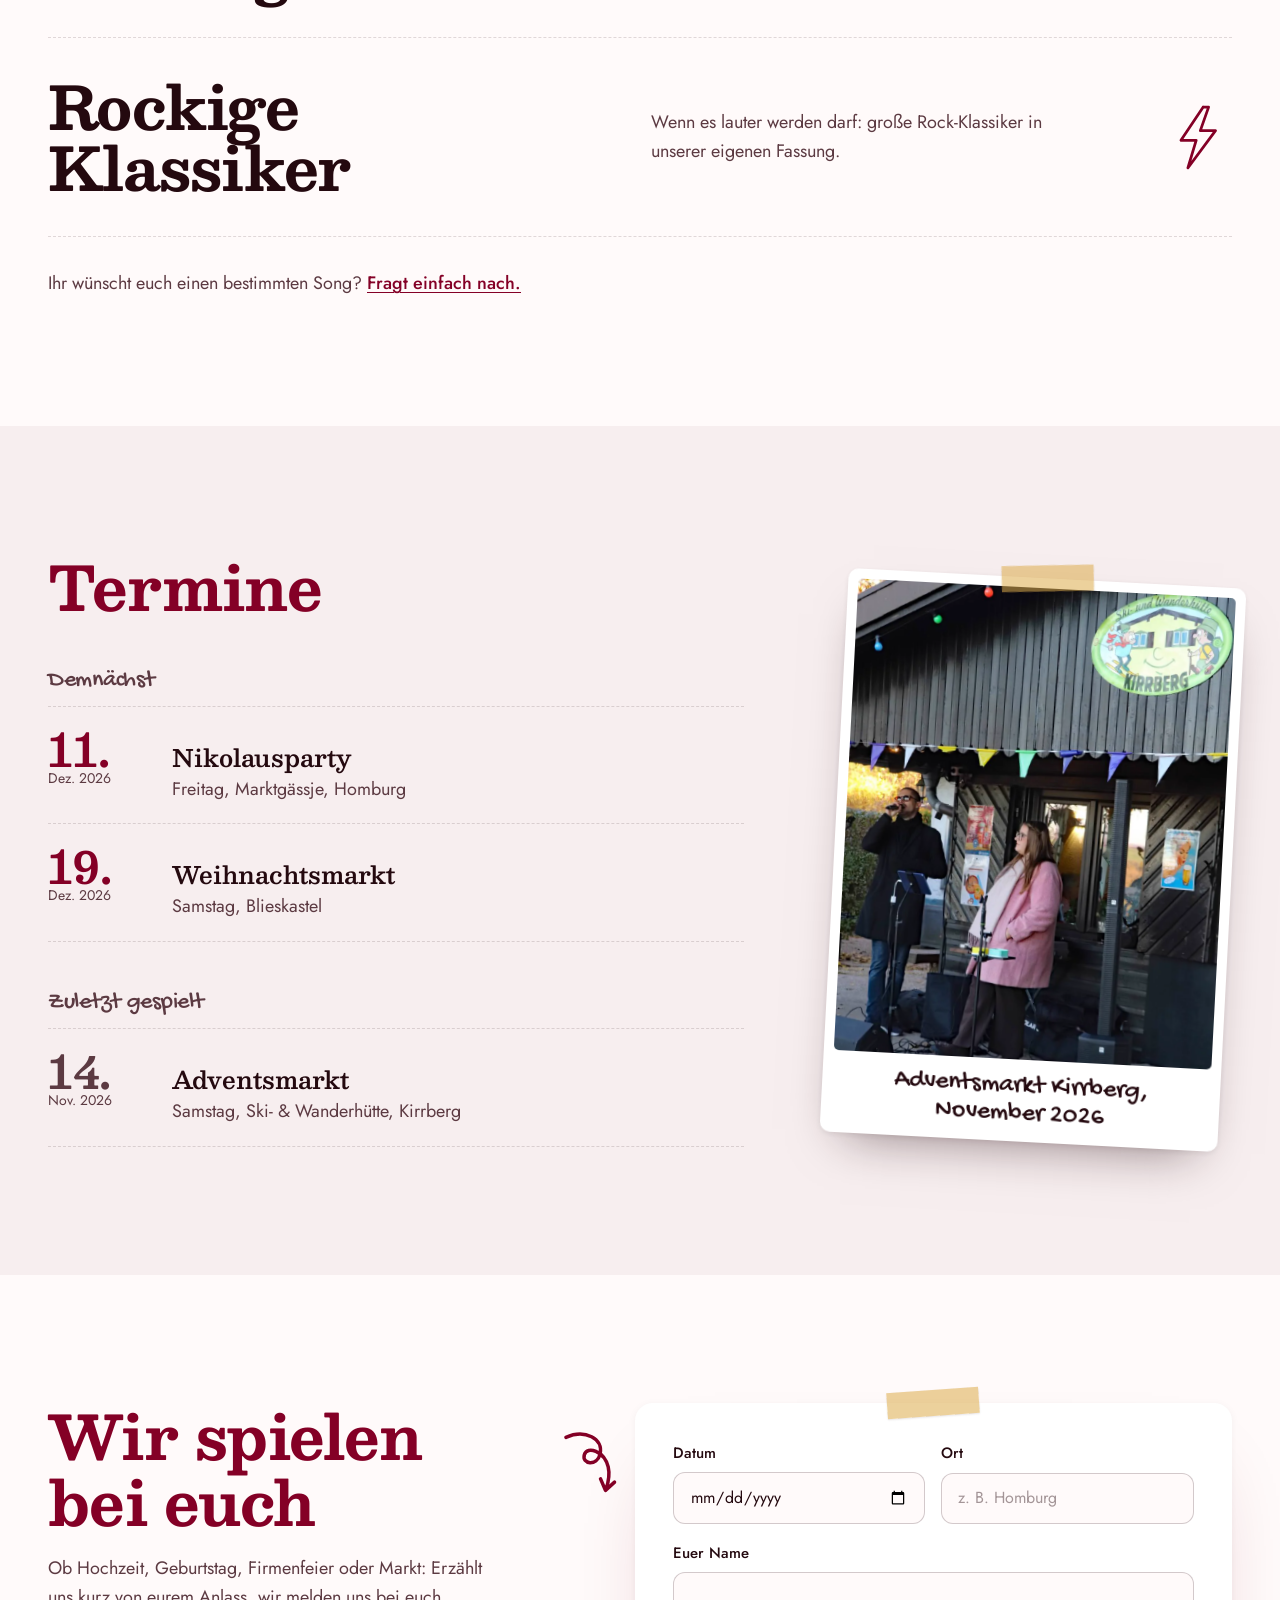
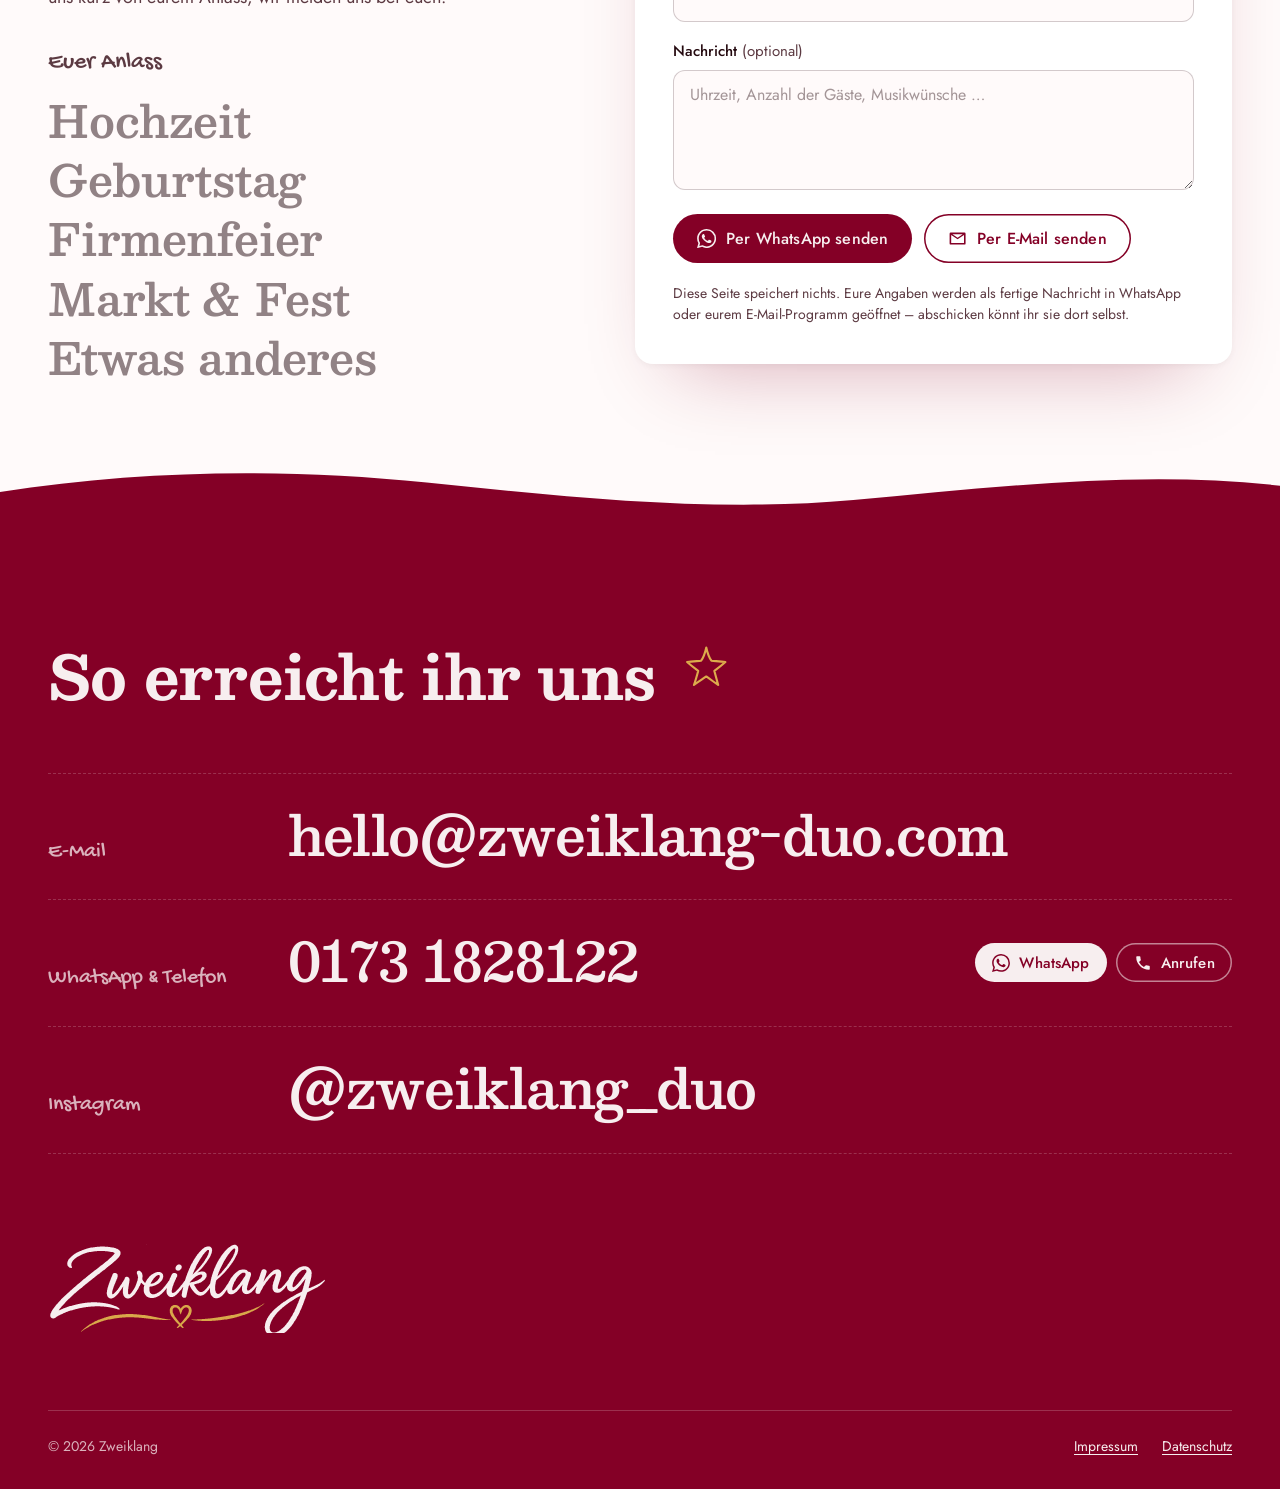
==== commit 5a2e9d54: "Versionsnummern gegen Browser-Cache, Länge des Live-Clips korrigiert Co-Authored-By: Claude Opus 5.5" ====
--- a/index.html
+++ b/index.html
@@ -10,7 +10,7 @@
   <link rel="preload" href="assets/fonts/besley-normal.woff2" as="font" type="font/woff2" crossorigin>
   <link rel="preload" href="assets/fonts/jost-normal.woff2" as="font" type="font/woff2" crossorigin>
   <link rel="preload" href="assets/img/logo-animiert.svg" as="image" type="image/svg+xml">
-  <link rel="stylesheet" href="assets/css/style.css">
+  <link rel="stylesheet" href="assets/css/style.css?v=20261117a">
 
   <meta property="og:type" content="website">
   <meta property="og:locale" content="de_DE">
@@ -37,8 +37,8 @@
     // Bewegung nur, wenn JavaScript läuft und niemand reduzierte Bewegung eingestellt hat
     if (!window.matchMedia('(prefers-reduced-motion: reduce)').matches) document.documentElement.classList.add('bewegung');
   </script>
-  <script src="assets/js/inhalte.js" defer></script>
-  <script src="assets/js/main.js" defer></script>
+  <script src="assets/js/inhalte.js?v=20261117a" defer></script>
+  <script src="assets/js/main.js?v=20261117a" defer></script>
 </head>
 <body>
   <a class="sprung" href="#inhalt">Zum Inhalt springen</a>
@@ -116,7 +116,7 @@
           </figure>
           <button class="print hero__clip parallax" type="button" style="--dreh: 6deg; --tiefe: 1.3"
                   data-video="assets/video/duo-kirrberg-1.mp4" data-titel="Saskia &amp; Nicola live"
-                  aria-label="Video abspielen: Saskia und Nicola live in Kirrberg, 1:47 Minuten">
+                  aria-label="Video abspielen: Saskia und Nicola live in Kirrberg, 0:28 Minuten">
             <video src="assets/video/hero-loop.mp4" poster="assets/video/hero-loop.webp" muted loop playsinline autoplay preload="metadata" aria-hidden="true"></video>
             <span class="hero__clip-play" aria-hidden="true"><svg class="icon"><use href="#i-play"/></svg></span>
           </button>
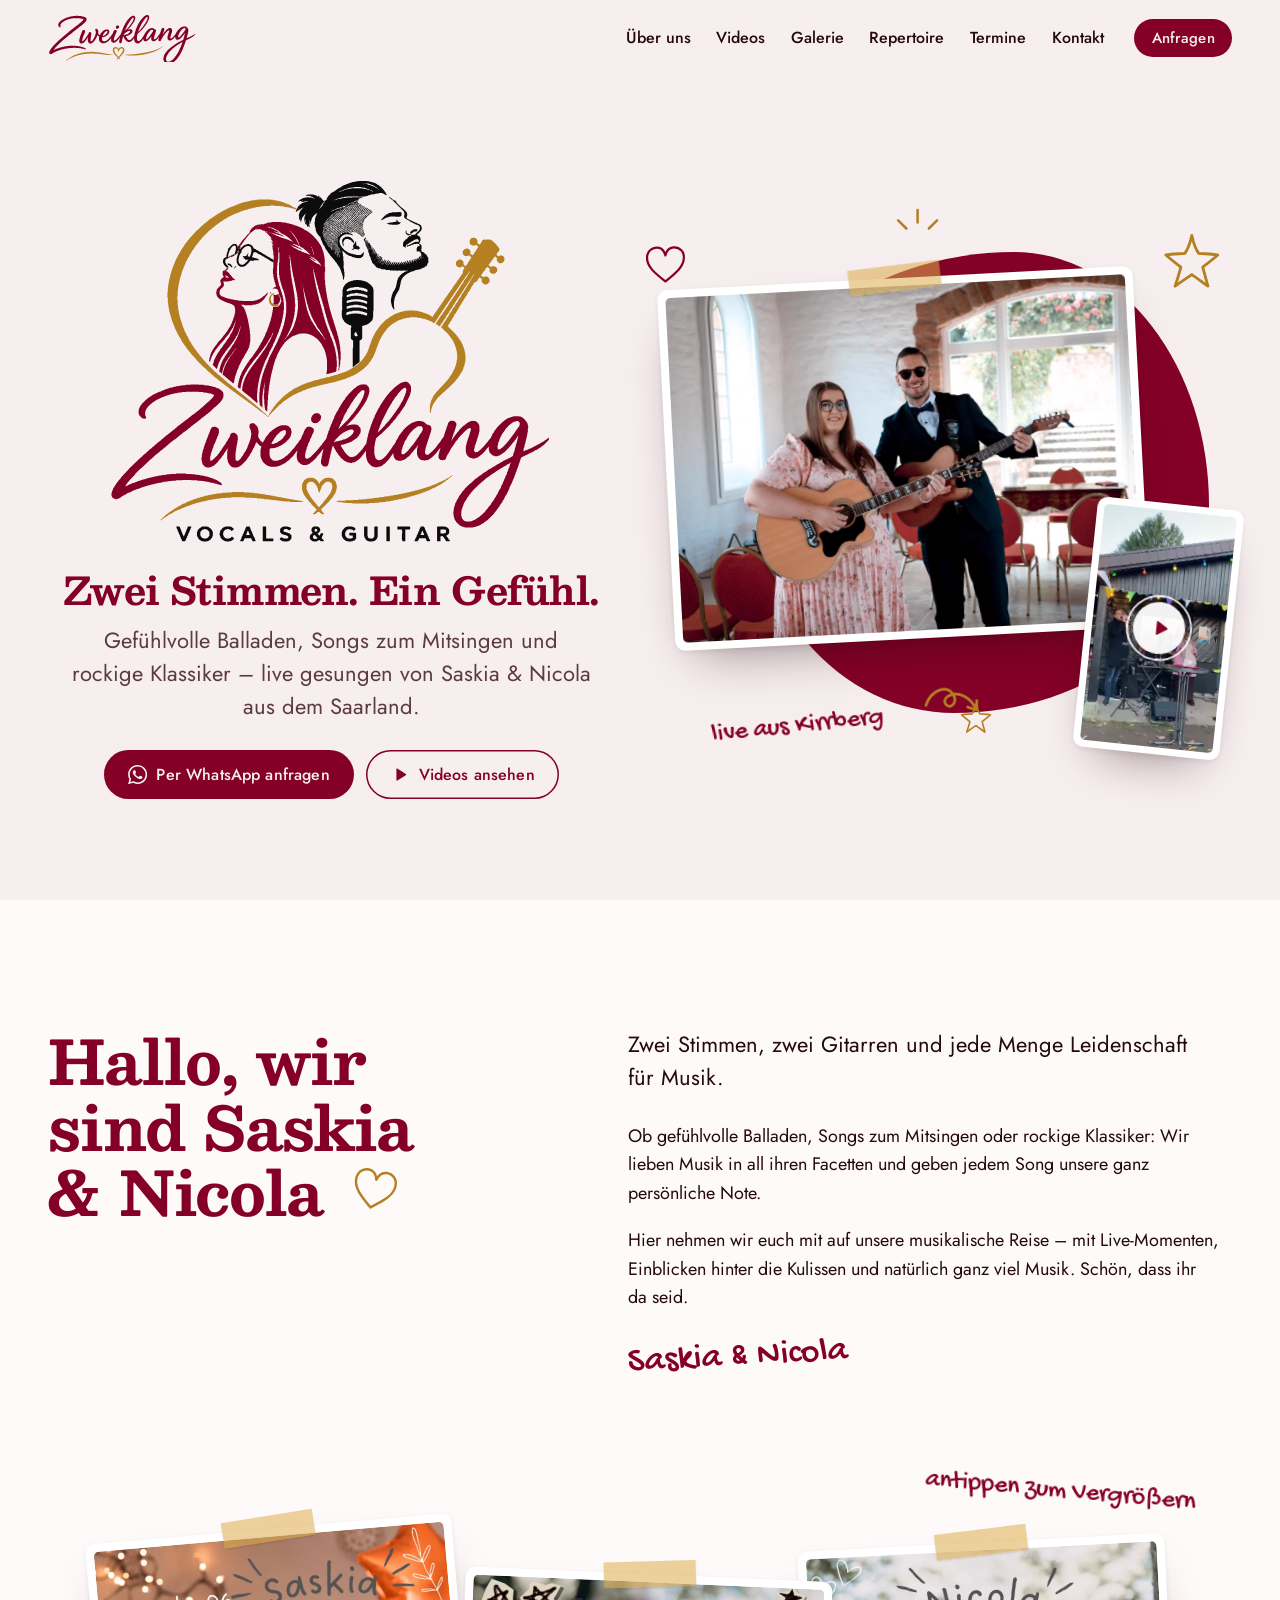
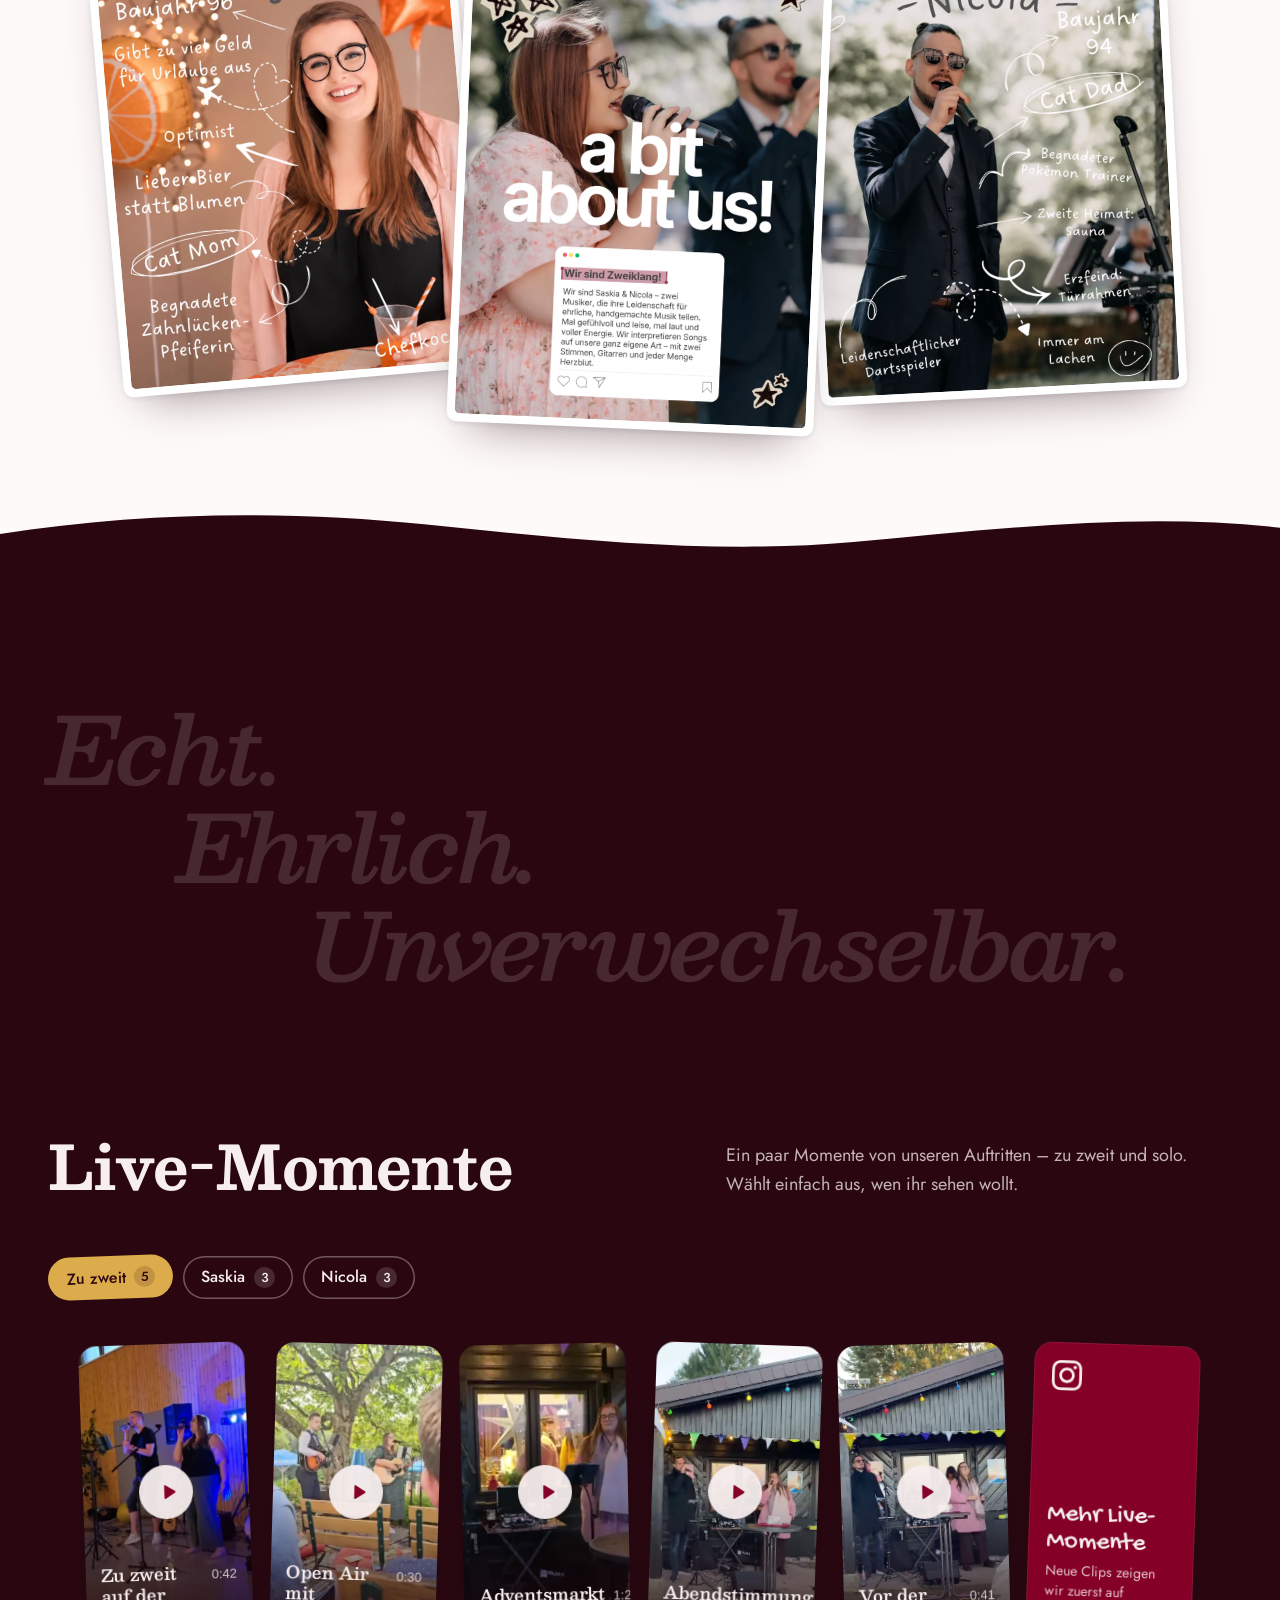
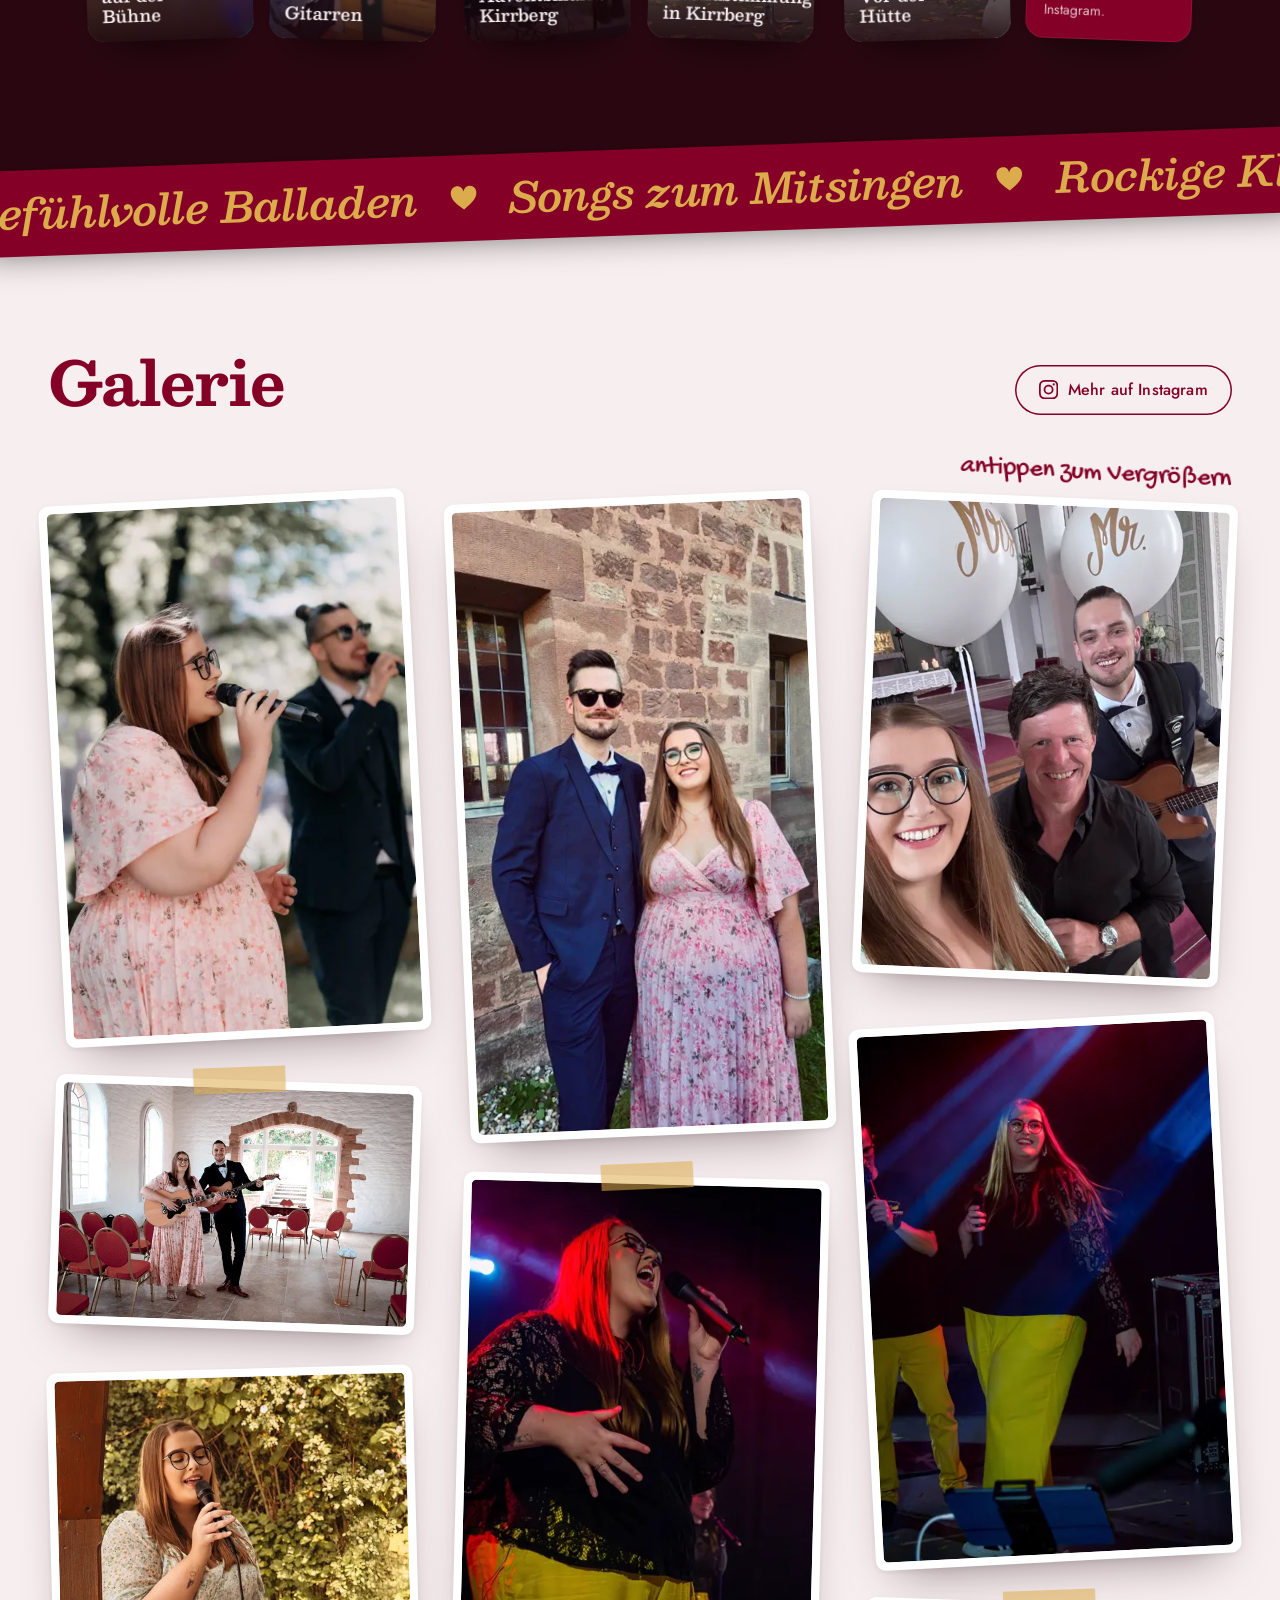
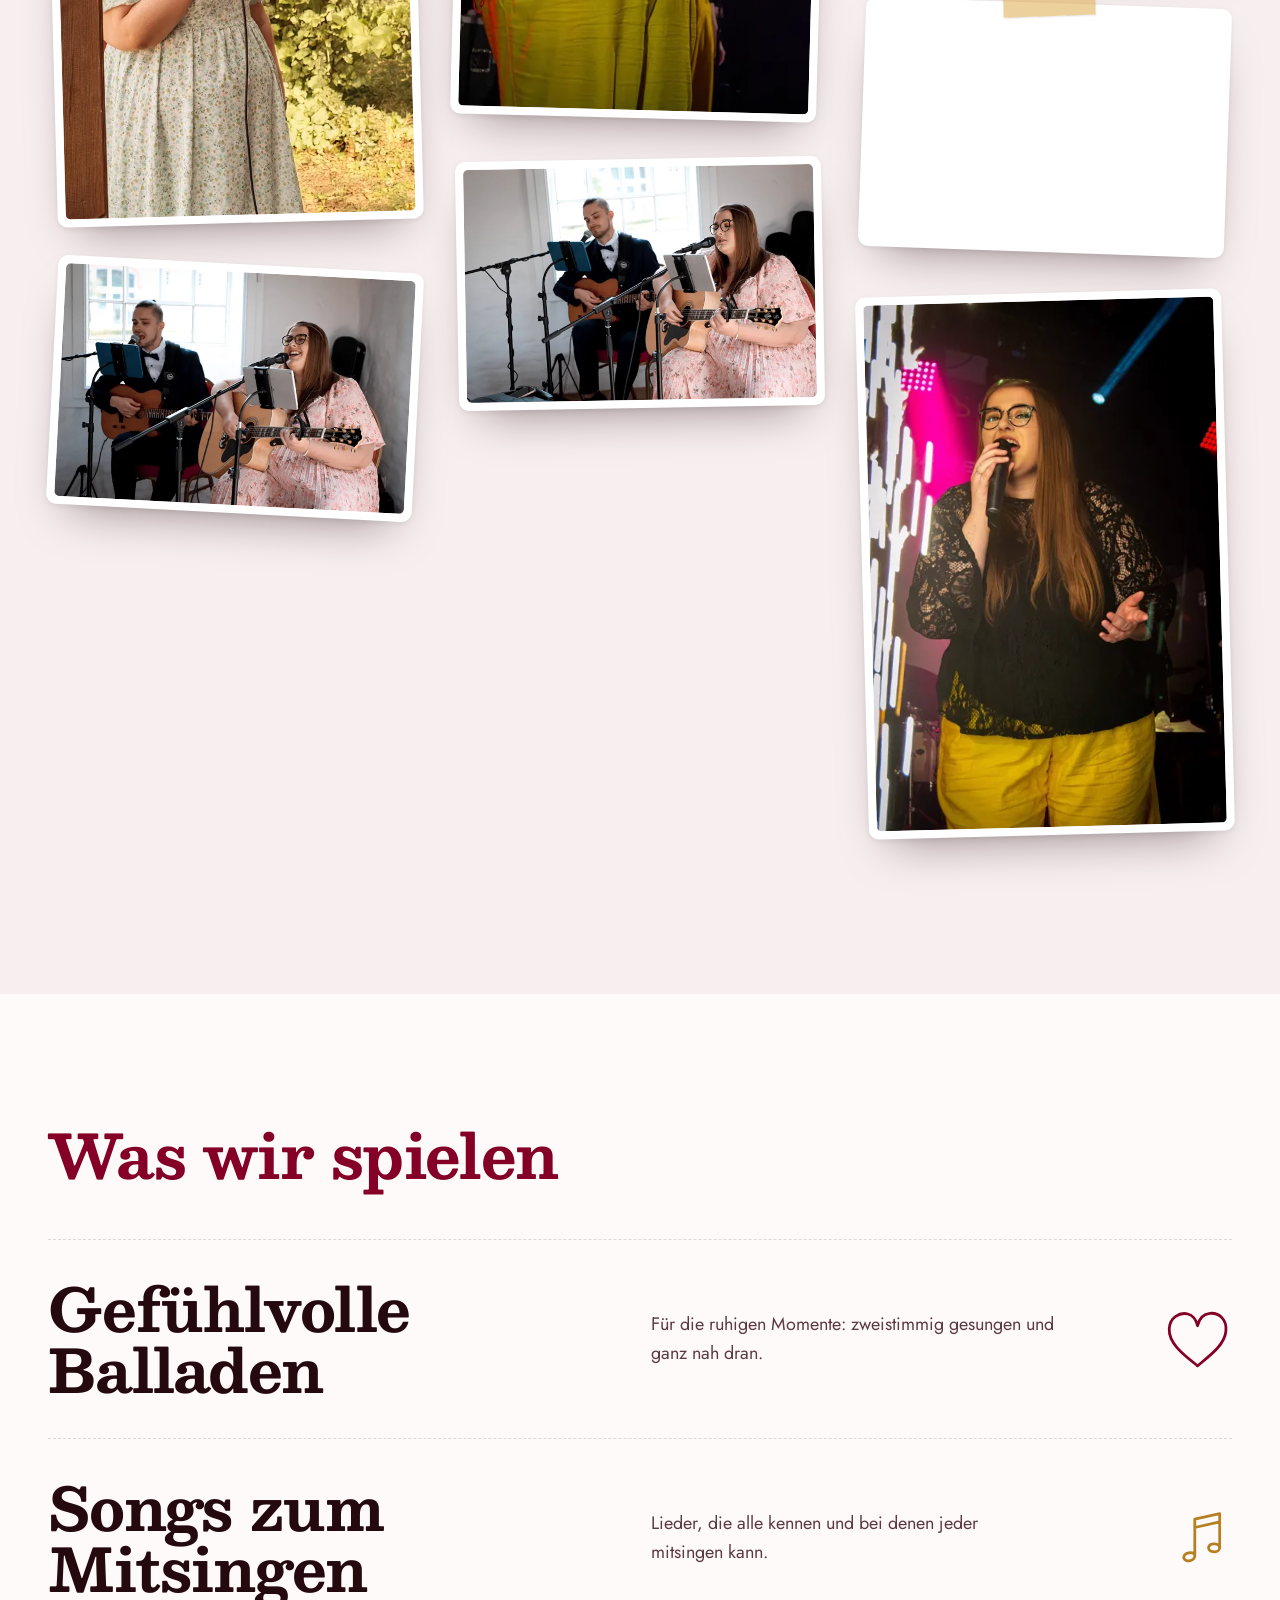
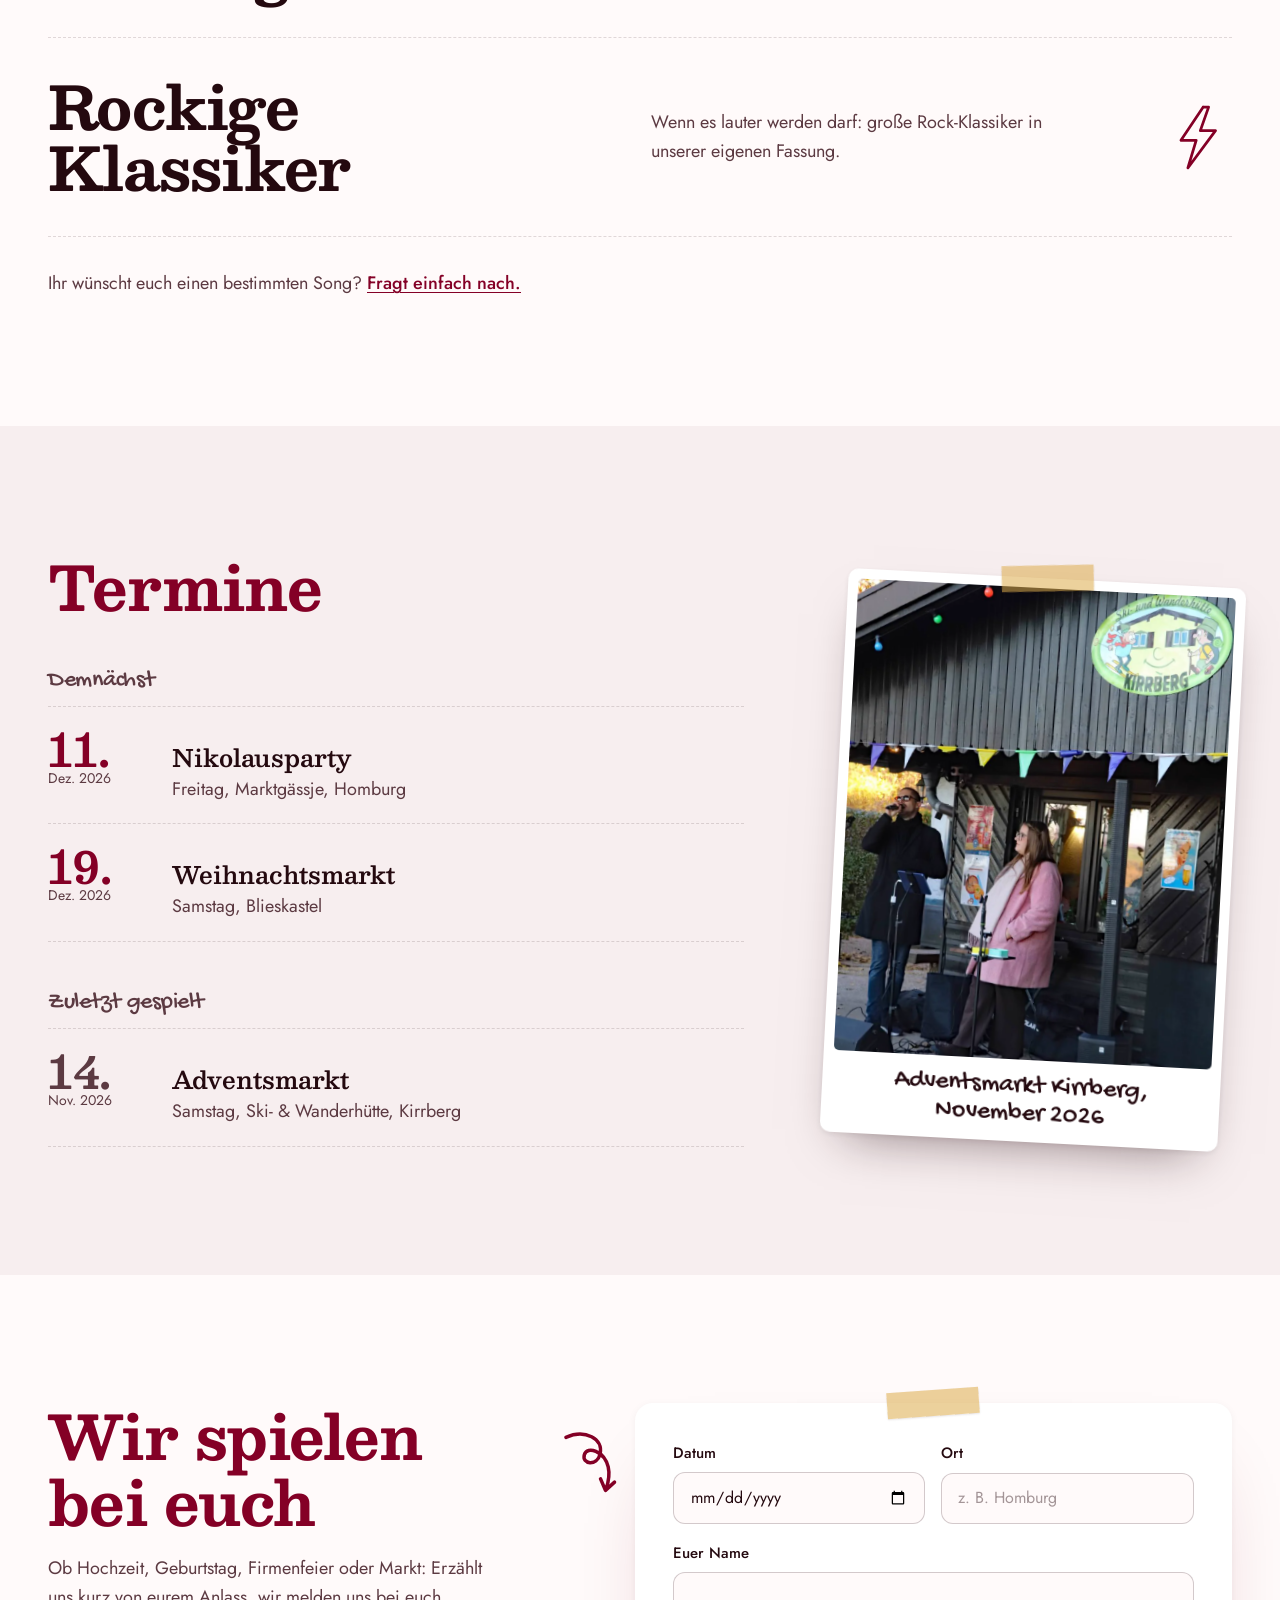
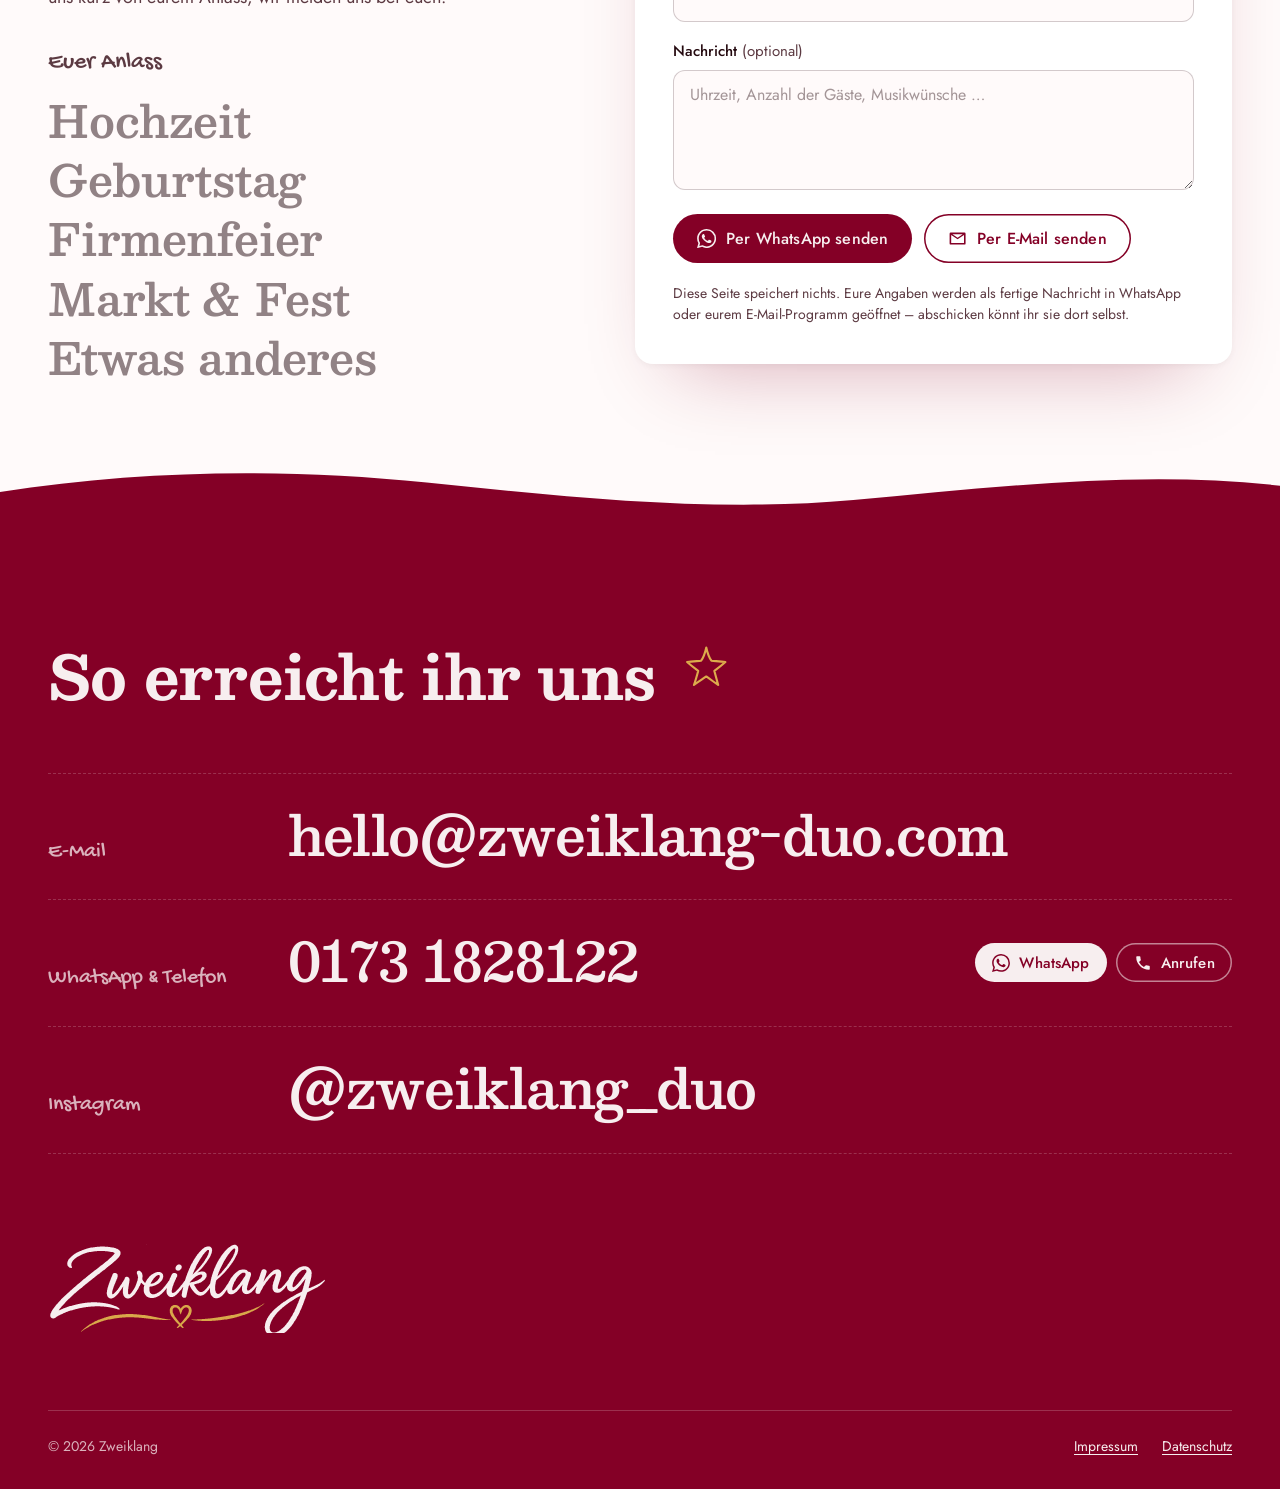
==== commit a1013494: "feat: enable full mobile content and media editing on main" ====
--- a/index.html
+++ b/index.html
@@ -37,8 +37,9 @@
     // Bewegung nur, wenn JavaScript läuft und niemand reduzierte Bewegung eingestellt hat
     if (!window.matchMedia('(prefers-reduced-motion: reduce)').matches) document.documentElement.classList.add('bewegung');
   </script>
-  <script src="assets/js/inhalte.js?v=20261117a" defer></script>
-  <script src="assets/js/main.js?v=20261117a" defer></script>
+  <script src="assets/js/inhalte.js?v=20261117c" defer></script>
+  <script src="assets/js/inhalt-laden.js?v=20261117c" defer></script>
+  <script src="assets/js/main.js?v=20261117c" defer></script>
 </head>
 <body>
   <a class="sprung" href="#inhalt">Zum Inhalt springen</a>
